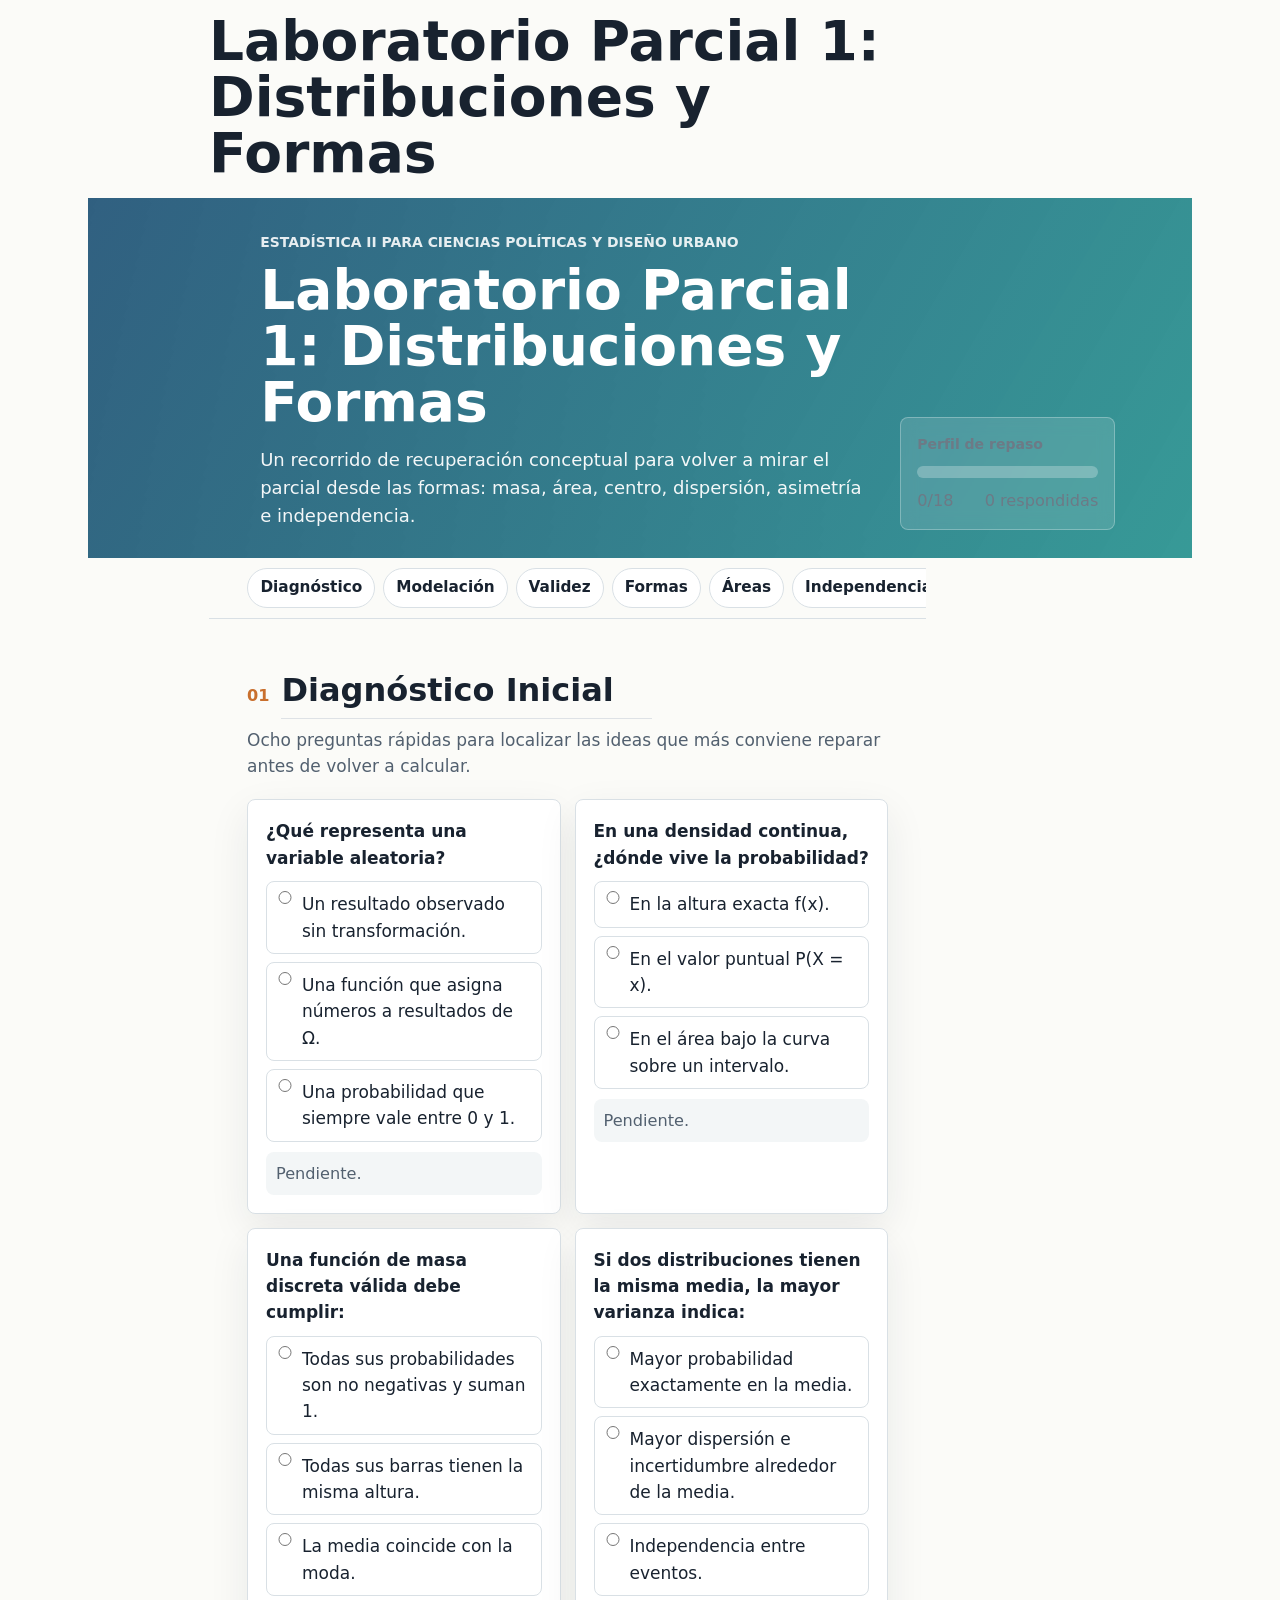
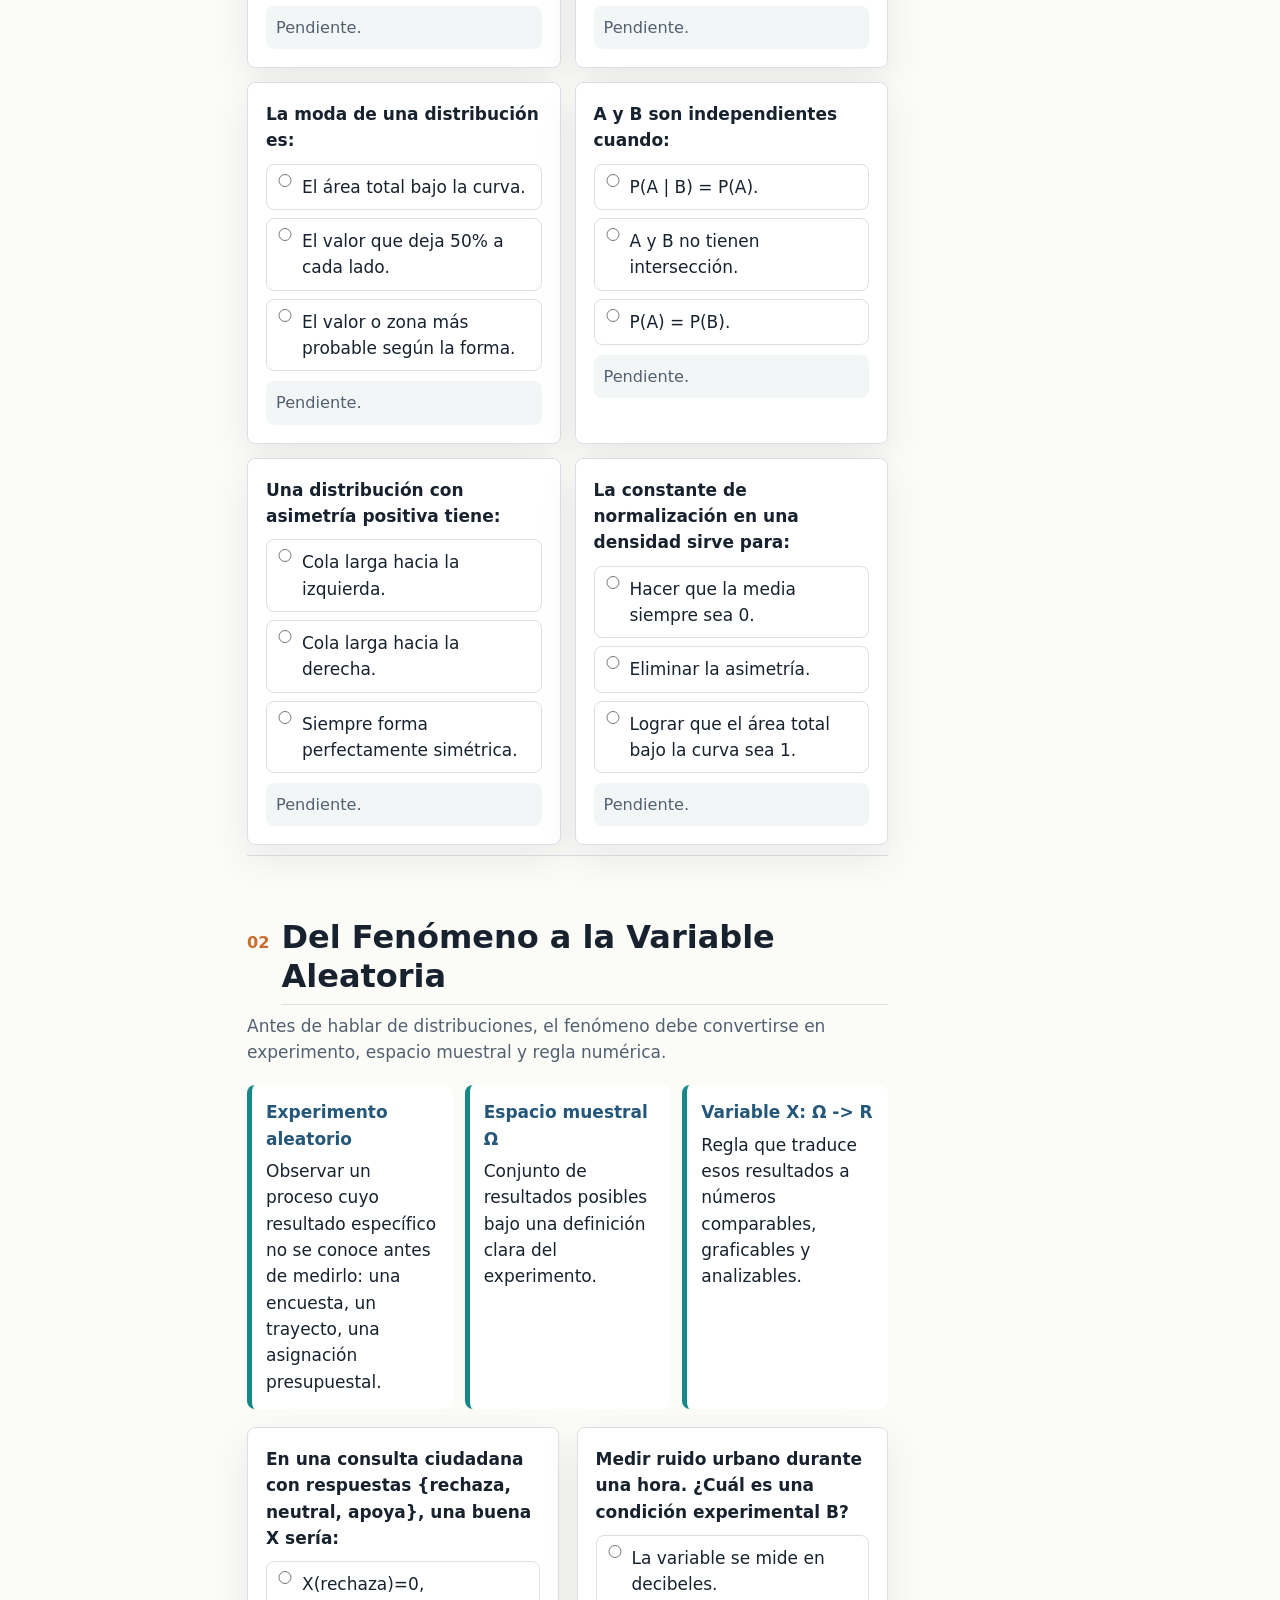
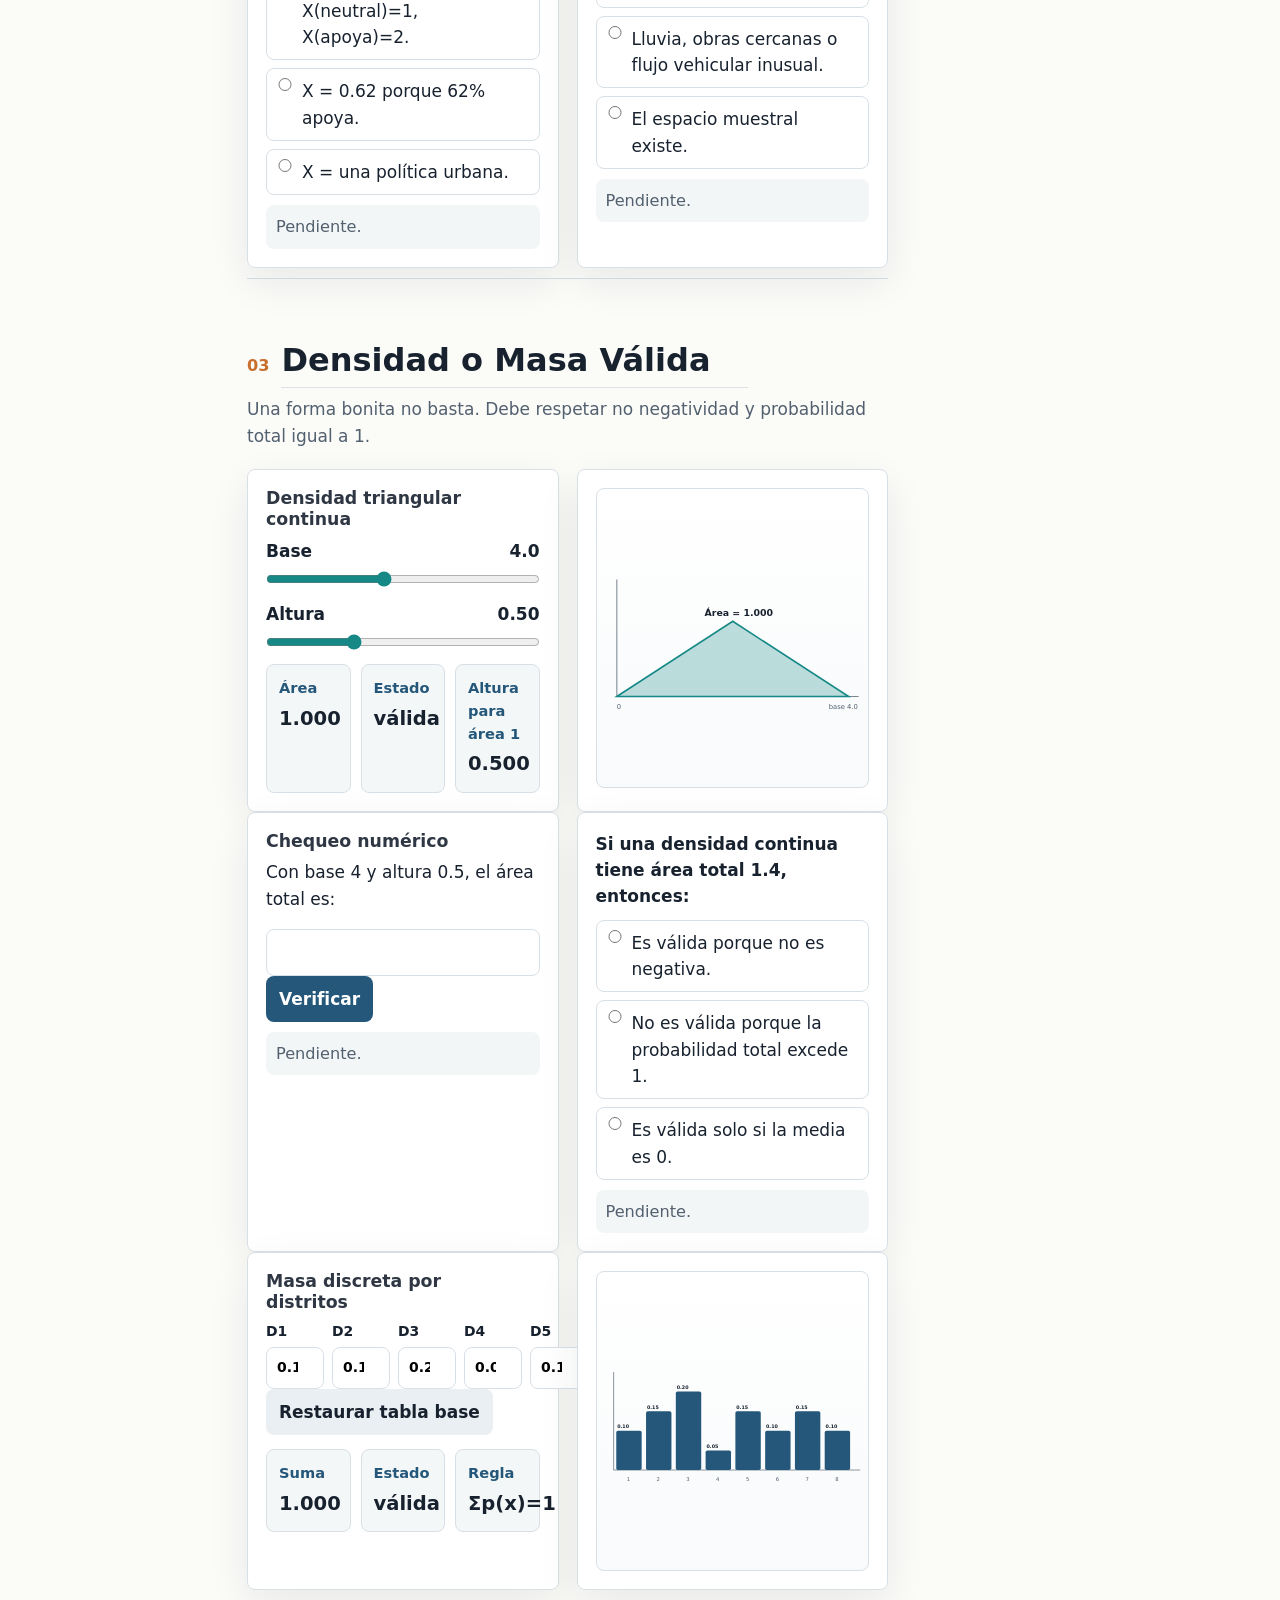
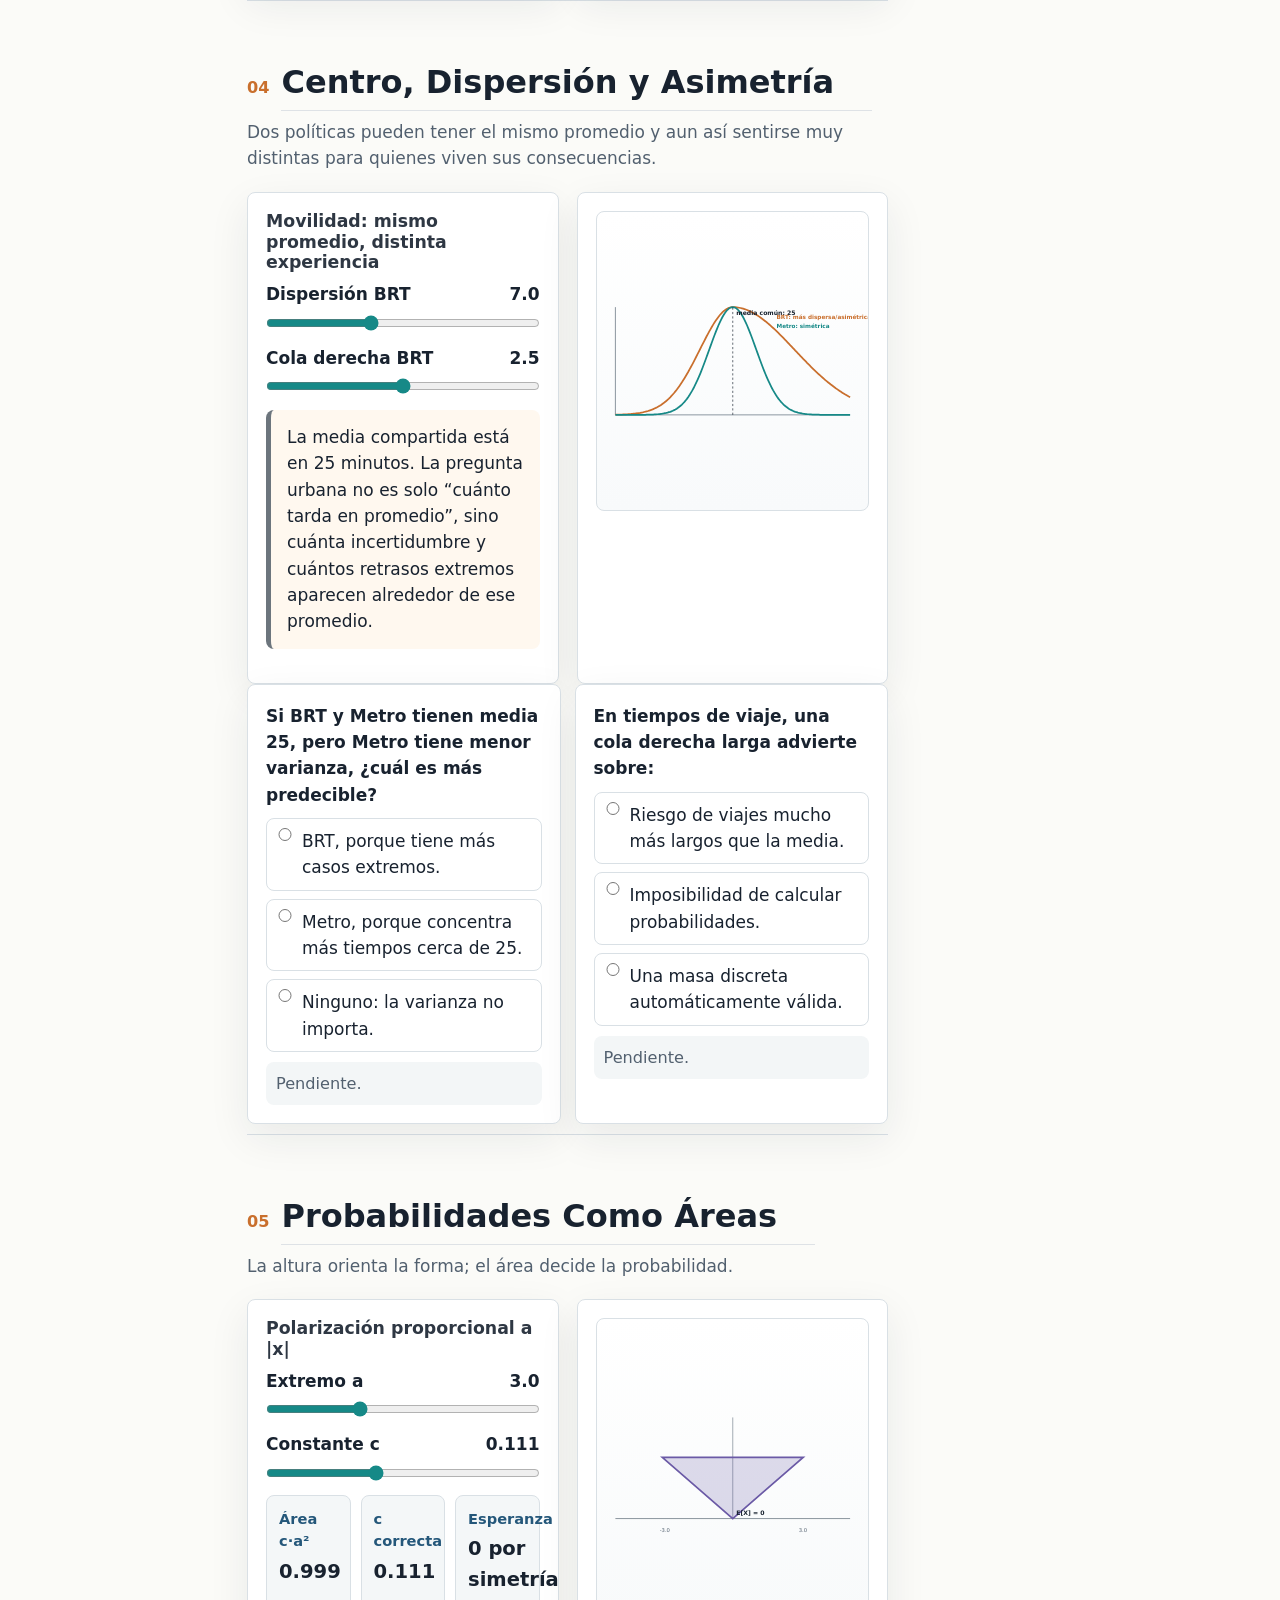
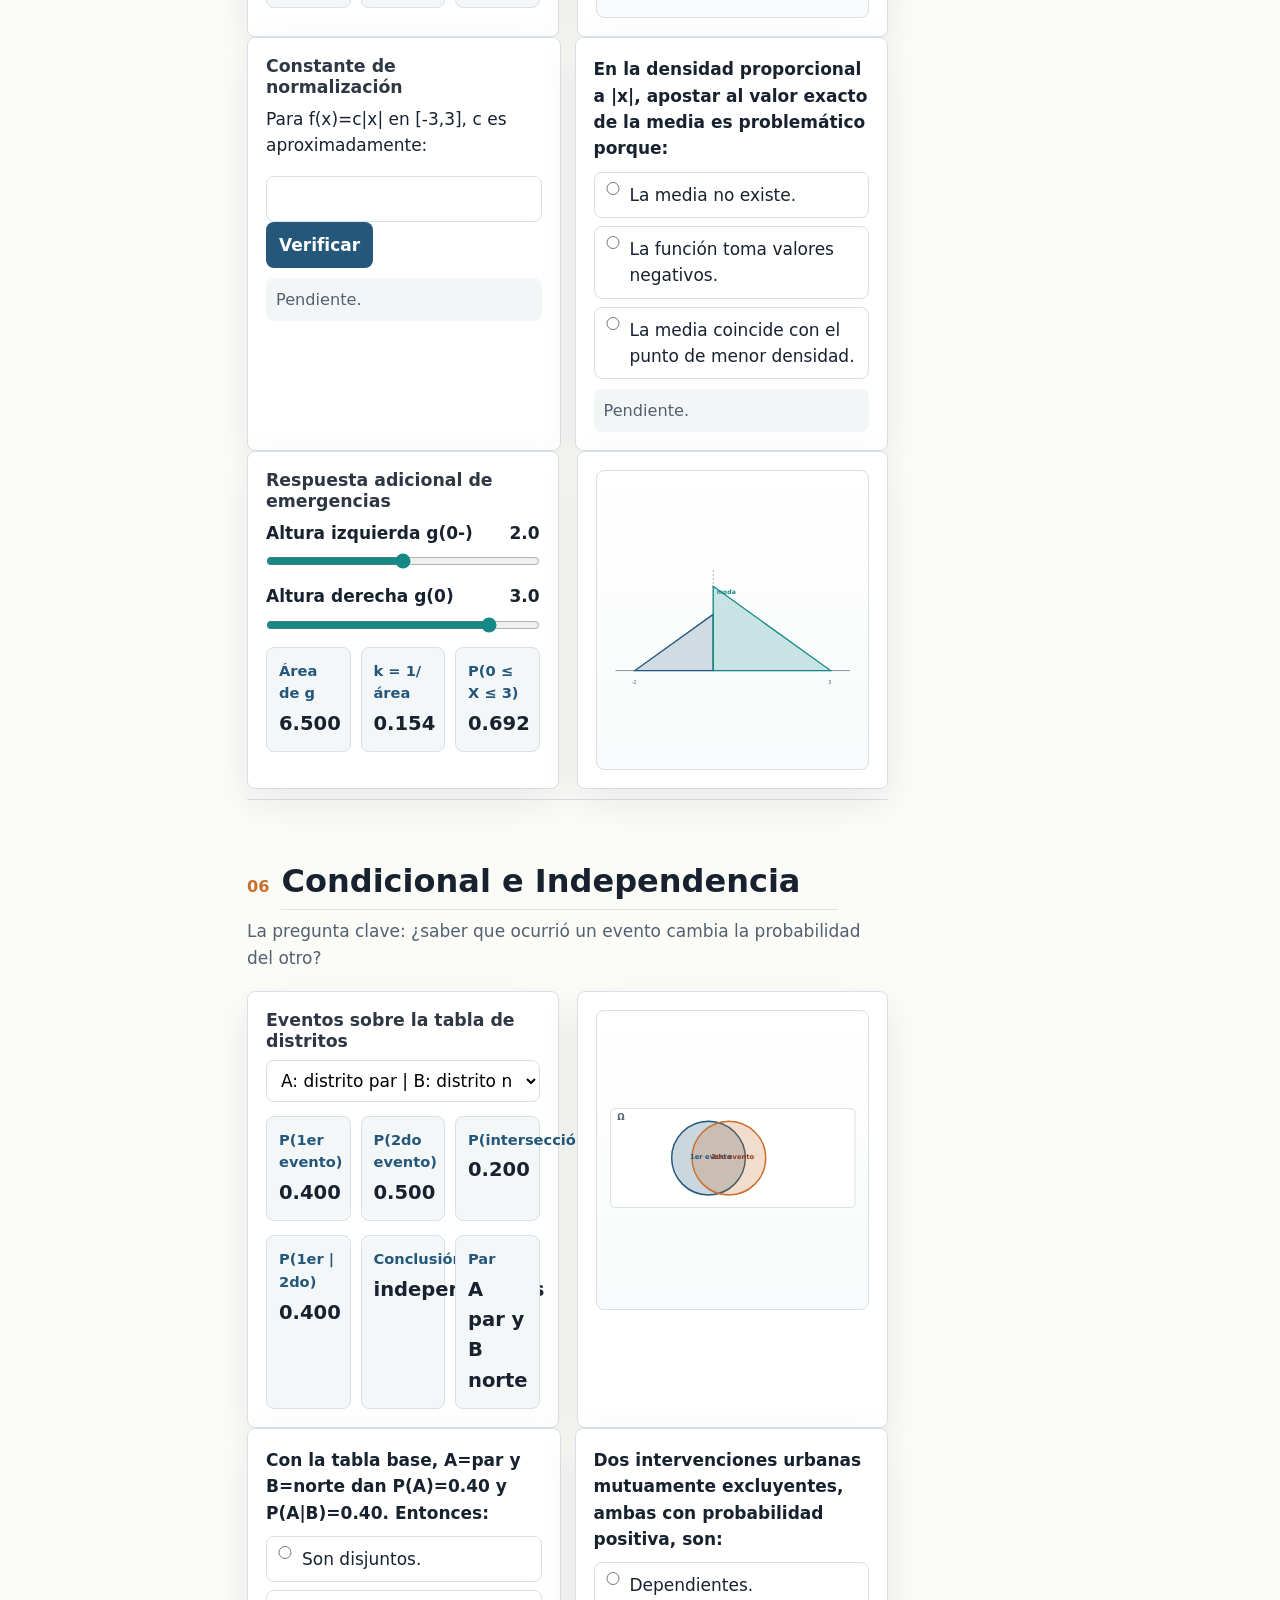
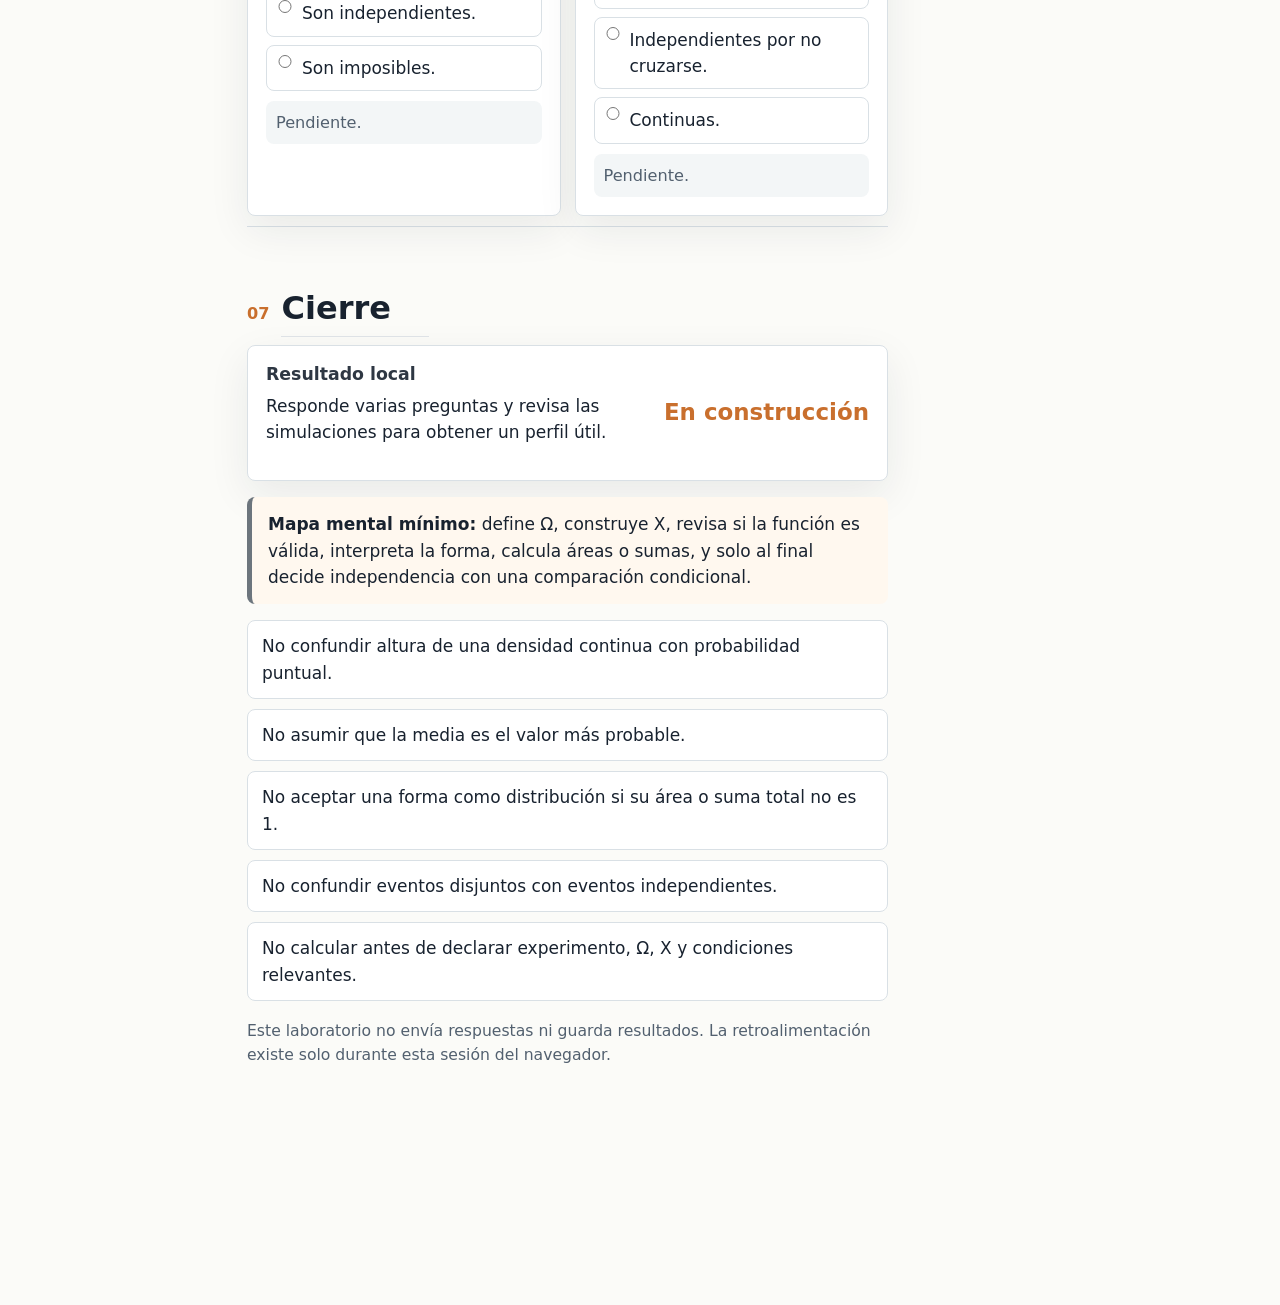
==== docs/index.html @ 86fc9bc8 "Add interactive reinforcement lab" ====
<!DOCTYPE html>
<html xmlns="http://www.w3.org/1999/xhtml" lang="es" xml:lang="es"><head>

<meta charset="utf-8">
<meta name="generator" content="quarto-1.10.18">

<meta name="viewport" content="width=device-width, initial-scale=1.0, user-scalable=yes">


<title>Laboratorio Parcial 1: Distribuciones y Formas – Laboratorio Parcial 1</title>
<style>
/* Default styles provided by pandoc.
** See https://pandoc.org/MANUAL.html#variables-for-html for config info.
*/
span.smallcaps{font-variant: small-caps;}
div.columns{display: flex; gap: 1.5em;}
div.column{flex: auto;}
@media screen {
div.columns{gap: min(4vw, 1.5em);}
div.column{overflow-x: auto;}
}
div.hanging-indent{margin-left: 1.5em; text-indent: -1.5em;}
ul.task-list{list-style: none;}
ul.task-list li input[type="checkbox"] {
  width: 0.8em;
  margin: 0 0.8em 0.2em -1em; /* quarto-specific, see https://github.com/quarto-dev/quarto-cli/issues/4556 */ 
  vertical-align: middle;
}
</style>


<script src="site_libs/quarto-nav/quarto-nav.js"></script>
<script src="site_libs/clipboard/clipboard.min.js"></script>
<script src="site_libs/quarto-html/quarto.js" type="module"></script>
<script src="site_libs/quarto-html/tabsets/tabsets.js" type="module"></script>
<script src="site_libs/quarto-html/popper.min.js"></script>
<script src="site_libs/quarto-html/tippy.umd.min.js"></script>
<script src="site_libs/quarto-html/anchor.min.js"></script>
<link href="site_libs/quarto-html/tippy.css" rel="stylesheet">
<link href="site_libs/quarto-html/quarto-syntax-highlighting-64a204ab8560d761af7679ceaba22944.css" rel="stylesheet" id="quarto-text-highlighting-styles">
<script src="site_libs/bootstrap/bootstrap.min.js"></script>
<link href="site_libs/bootstrap/bootstrap-icons.css" rel="stylesheet">
<link href="site_libs/bootstrap/bootstrap-172ba59bd5e0b52282274ba0c0cc16fc.min.css" rel="stylesheet" append-hash="true" id="quarto-bootstrap" data-mode="light">
<script id="quarto-search-options" type="application/json">{
  "language": {
    "search-no-results-text": "No se han encontrado resultados",
    "search-matching-documents-text": "documentos encontrados",
    "search-copy-link-title": "Copiar el enlace en la búsqueda",
    "search-hide-matches-text": "Ocultar resultados adicionales",
    "search-more-match-text": "resultado adicional en este documento",
    "search-more-matches-text": "resultados adicionales en este documento",
    "search-clear-button-title": "Borrar",
    "search-text-placeholder": "",
    "search-detached-cancel-button-title": "Cancelar",
    "search-submit-button-title": "Enviar",
    "search-label": "Buscar"
  }
}</script>


<link rel="stylesheet" href="styles.css">
</head>

<body class="quarto-light">

<div id="quarto-search-results"></div>
<!-- content -->
<div id="quarto-content" class="quarto-container page-columns page-rows-contents page-layout-article">
<!-- sidebar -->
<!-- margin-sidebar -->
    <div id="quarto-margin-sidebar" class="sidebar margin-sidebar zindex-bottom">
        
    </div>
<!-- main -->
<main class="content page-columns page-full" id="quarto-document-content">

<header id="title-block-header" class="quarto-title-block default">
<div class="quarto-title">
<h1 class="title">Laboratorio Parcial 1: Distribuciones y Formas</h1>
</div>



<div class="quarto-title-meta">

    
  
    
  </div>
  


</header>


<div class="lab-shell page-columns page-full">
  <header class="lab-header page-columns page-full">
    <div class="header-grid page-columns page-full">
      <div>
        <p class="eyebrow">Estadística II para Ciencias Políticas y Diseño Urbano</p>
        <h1>Laboratorio Parcial 1: Distribuciones y Formas</h1>
        <p class="lead">Un recorrido de recuperación conceptual para volver a mirar el parcial desde las formas: masa, área, centro, dispersión, asimetría e independencia.</p>
      </div>
      <aside class="status-panel" aria-label="Progreso de autoevaluación">
        <p class="status-title">Perfil de repaso</p>
        <div class="meter" aria-hidden="true"><div class="meter-fill" id="scoreFill"></div></div>
        <div class="score-line"><span id="scoreCount">0/0</span><span id="answeredCount">0 respondidas</span></div>
      </aside>
    </div>
  </header>

  <nav class="lab-nav" aria-label="Secciones del laboratorio">
    <a href="#diagnostico">Diagnóstico</a>
    <a href="#modelacion">Modelación</a>
    <a href="#validez">Validez</a>
    <a href="#formas">Formas</a>
    <a href="#areas">Áreas</a>
    <a href="#independencia">Independencia</a>
    <a href="#cierre">Cierre</a>
  </nav>

  <main>
    <section class="module" id="diagnostico">
      <div class="module-title"><span>01</span><h2 class="anchored">Diagnóstico Inicial</h2></div>
      <p class="module-intro">Ocho preguntas rápidas para localizar las ideas que más conviene reparar antes de volver a calcular.</p>
      <div class="quiz-grid">
        <article class="quiz-card" data-question="d1" data-answer="b" data-ok="Correcto: una variable aleatoria traduce resultados posibles a números." data-hint="Revisa la regla X: Ω -> R. No es solo una lista de resultados.">
          <p class="question">¿Qué representa una variable aleatoria?</p>
          <div class="options">
            <label class="option"><input type="radio" name="d1" value="a">Un resultado observado sin transformación.</label>
            <label class="option"><input type="radio" name="d1" value="b">Una función que asigna números a resultados de Ω.</label>
            <label class="option"><input type="radio" name="d1" value="c">Una probabilidad que siempre vale entre 0 y 1.</label>
          </div>
          <div class="feedback">Pendiente.</div>
        </article>

        <article class="quiz-card" data-question="d2" data-answer="c" data-ok="Bien: en una continua, la probabilidad está en el área de intervalos." data-hint="En variables continuas, la altura sola no es una probabilidad puntual.">
          <p class="question">En una densidad continua, ¿dónde vive la probabilidad?</p>
          <div class="options">
            <label class="option"><input type="radio" name="d2" value="a">En la altura exacta f(x).</label>
            <label class="option"><input type="radio" name="d2" value="b">En el valor puntual P(X = x).</label>
            <label class="option"><input type="radio" name="d2" value="c">En el área bajo la curva sobre un intervalo.</label>
          </div>
          <div class="feedback">Pendiente.</div>
        </article>

        <article class="quiz-card" data-question="d3" data-answer="a" data-ok="Exacto: una masa discreta válida suma 1 y no tiene probabilidades negativas." data-hint="Para una masa discreta se suman alturas; para una continua se integra área.">
          <p class="question">Una función de masa discreta válida debe cumplir:</p>
          <div class="options">
            <label class="option"><input type="radio" name="d3" value="a">Todas sus probabilidades son no negativas y suman 1.</label>
            <label class="option"><input type="radio" name="d3" value="b">Todas sus barras tienen la misma altura.</label>
            <label class="option"><input type="radio" name="d3" value="c">La media coincide con la moda.</label>
          </div>
          <div class="feedback">Pendiente.</div>
        </article>

        <article class="quiz-card" data-question="d4" data-answer="b" data-ok="Correcto: la varianza mide dispersión alrededor del centro." data-hint="La varianza no ubica el centro; mide cuánto se alejan los valores de él.">
          <p class="question">Si dos distribuciones tienen la misma media, la mayor varianza indica:</p>
          <div class="options">
            <label class="option"><input type="radio" name="d4" value="a">Mayor probabilidad exactamente en la media.</label>
            <label class="option"><input type="radio" name="d4" value="b">Mayor dispersión e incertidumbre alrededor de la media.</label>
            <label class="option"><input type="radio" name="d4" value="c">Independencia entre eventos.</label>
          </div>
          <div class="feedback">Pendiente.</div>
        </article>

        <article class="quiz-card" data-question="d5" data-answer="c" data-ok="Bien visto: la moda está donde la densidad o masa alcanza su máximo." data-hint="La moda no tiene que coincidir con el promedio, especialmente en formas asimétricas.">
          <p class="question">La moda de una distribución es:</p>
          <div class="options">
            <label class="option"><input type="radio" name="d5" value="a">El área total bajo la curva.</label>
            <label class="option"><input type="radio" name="d5" value="b">El valor que deja 50% a cada lado.</label>
            <label class="option"><input type="radio" name="d5" value="c">El valor o zona más probable según la forma.</label>
          </div>
          <div class="feedback">Pendiente.</div>
        </article>

        <article class="quiz-card" data-question="d6" data-answer="a" data-ok="Correcto: independencia significa que saber B no cambia la probabilidad de A." data-hint="No confundas independencia con que los eventos no se crucen.">
          <p class="question">A y B son independientes cuando:</p>
          <div class="options">
            <label class="option"><input type="radio" name="d6" value="a">P(A | B) = P(A).</label>
            <label class="option"><input type="radio" name="d6" value="b">A y B no tienen intersección.</label>
            <label class="option"><input type="radio" name="d6" value="c">P(A) = P(B).</label>
          </div>
          <div class="feedback">Pendiente.</div>
        </article>

        <article class="quiz-card" data-question="d7" data-answer="b" data-ok="Sí: la asimetría positiva alarga la cola hacia valores altos." data-hint="Mira hacia dónde se extiende la cola, no dónde está la mayor altura.">
          <p class="question">Una distribución con asimetría positiva tiene:</p>
          <div class="options">
            <label class="option"><input type="radio" name="d7" value="a">Cola larga hacia la izquierda.</label>
            <label class="option"><input type="radio" name="d7" value="b">Cola larga hacia la derecha.</label>
            <label class="option"><input type="radio" name="d7" value="c">Siempre forma perfectamente simétrica.</label>
          </div>
          <div class="feedback">Pendiente.</div>
        </article>

        <article class="quiz-card" data-question="d8" data-answer="c" data-ok="Correcto: normalizar es ajustar una forma para que su área total sea 1." data-hint="La constante no cambia el soporte; cambia la escala vertical de la función.">
          <p class="question">La constante de normalización en una densidad sirve para:</p>
          <div class="options">
            <label class="option"><input type="radio" name="d8" value="a">Hacer que la media siempre sea 0.</label>
            <label class="option"><input type="radio" name="d8" value="b">Eliminar la asimetría.</label>
            <label class="option"><input type="radio" name="d8" value="c">Lograr que el área total bajo la curva sea 1.</label>
          </div>
          <div class="feedback">Pendiente.</div>
        </article>
      </div>
    </section>

    <section class="module" id="modelacion">
      <div class="module-title"><span>02</span><h2 class="anchored">Del Fenómeno a la Variable Aleatoria</h2></div>
      <p class="module-intro">Antes de hablar de distribuciones, el fenómeno debe convertirse en experimento, espacio muestral y regla numérica.</p>
      <div class="concept-strip">
        <div class="concept"><strong>Experimento aleatorio</strong>Observar un proceso cuyo resultado específico no se conoce antes de medirlo: una encuesta, un trayecto, una asignación presupuestal.</div>
        <div class="concept"><strong>Espacio muestral Ω</strong>Conjunto de resultados posibles bajo una definición clara del experimento.</div>
        <div class="concept"><strong>Variable X: Ω -&gt; R</strong>Regla que traduce esos resultados a números comparables, graficables y analizables.</div>
      </div>
      <div class="grid">
        <article class="quiz-card" data-question="m1" data-answer="a" data-ok="Bien: el resultado cualitativo se traduce a una escala numérica." data-hint="Piensa en cuál opción define una regla de asignación para cada resultado posible.">
          <p class="question">En una consulta ciudadana con respuestas {rechaza, neutral, apoya}, una buena X sería:</p>
          <div class="options">
            <label class="option"><input type="radio" name="m1" value="a">X(rechaza)=0, X(neutral)=1, X(apoya)=2.</label>
            <label class="option"><input type="radio" name="m1" value="b">X = 0.62 porque 62% apoya.</label>
            <label class="option"><input type="radio" name="m1" value="c">X = una política urbana.</label>
          </div>
          <div class="feedback">Pendiente.</div>
        </article>
        <article class="quiz-card" data-question="m2" data-answer="b" data-ok="Correcto: el clima puede afectar la variabilidad, pero no define el experimento." data-hint="Separa lo estructural de lo contextual: una condición B influye sin ser la regla del experimento.">
          <p class="question">Medir ruido urbano durante una hora. ¿Cuál es una condición experimental B?</p>
          <div class="options">
            <label class="option"><input type="radio" name="m2" value="a">La variable se mide en decibeles.</label>
            <label class="option"><input type="radio" name="m2" value="b">Lluvia, obras cercanas o flujo vehicular inusual.</label>
            <label class="option"><input type="radio" name="m2" value="c">El espacio muestral existe.</label>
          </div>
          <div class="feedback">Pendiente.</div>
        </article>
      </div>
    </section>

    <section class="module" id="validez">
      <div class="module-title"><span>03</span><h2 class="anchored">Densidad o Masa Válida</h2></div>
      <p class="module-intro">Una forma bonita no basta. Debe respetar no negatividad y probabilidad total igual a 1.</p>
      <div class="grid">
        <article class="panel">
          <h3 class="anchored">Densidad triangular continua</h3>
          <div class="controls">
            <div class="control-row">
              <label for="triBase">Base <span id="triBaseValue">4.0</span></label>
              <input id="triBase" type="range" min="1" max="8" step="0.1" value="4">
            </div>
            <div class="control-row">
              <label for="triHeight">Altura <span id="triHeightValue">0.50</span></label>
              <input id="triHeight" type="range" min="0.05" max="1.5" step="0.01" value="0.5">
            </div>
          </div>
          <div class="metric-row">
            <div class="metric"><b>Área</b><span id="triArea">1.000</span></div>
            <div class="metric"><b>Estado</b><span id="triValidity">válida</span></div>
            <div class="metric"><b>Altura para área 1</b><span id="triFix">0.500</span></div>
          </div>
        </article>
        <article class="panel">
          <svg class="chart" id="triangleChart" role="img" aria-label="Triángulo de densidad con área calculada"></svg>
        </article>
      </div>
      <div class="grid">
        <article class="panel" data-question="v1" data-numeric-answer="1" data-tolerance="0.001" data-ok="Correcto: base por altura dividido entre dos da 1." data-hint="Usa área = base × altura / 2. Con base 4 y altura 0.5, revisa la multiplicación antes de dividir.">
          <h3 class="anchored">Chequeo numérico</h3>
          <p>Con base 4 y altura 0.5, el área total es:</p>
          <input type="number" step="0.001" aria-label="Área de triángulo">
          <button type="button">Verificar</button>
          <div class="feedback">Pendiente.</div>
        </article>
        <article class="quiz-card" data-question="v2" data-answer="b" data-ok="Exacto: si el área total es 1.4, hay demasiada probabilidad asignada." data-hint="La probabilidad total de todo Ω debe ser exactamente 1.">
          <p class="question">Si una densidad continua tiene área total 1.4, entonces:</p>
          <div class="options">
            <label class="option"><input type="radio" name="v2" value="a">Es válida porque no es negativa.</label>
            <label class="option"><input type="radio" name="v2" value="b">No es válida porque la probabilidad total excede 1.</label>
            <label class="option"><input type="radio" name="v2" value="c">Es válida solo si la media es 0.</label>
          </div>
          <div class="feedback">Pendiente.</div>
        </article>
      </div>

      <div class="grid">
        <article class="panel">
          <h3 class="anchored">Masa discreta por distritos</h3>
          <div class="bars-grid" aria-label="Probabilidades por distrito">
            <label class="bar-control">D1 <input class="prob-input" type="number" min="0" max="1" step="0.01" value="0.10"></label>
            <label class="bar-control">D2 <input class="prob-input" type="number" min="0" max="1" step="0.01" value="0.15"></label>
            <label class="bar-control">D3 <input class="prob-input" type="number" min="0" max="1" step="0.01" value="0.20"></label>
            <label class="bar-control">D4 <input class="prob-input" type="number" min="0" max="1" step="0.01" value="0.05"></label>
            <label class="bar-control">D5 <input class="prob-input" type="number" min="0" max="1" step="0.01" value="0.15"></label>
            <label class="bar-control">D6 <input class="prob-input" type="number" min="0" max="1" step="0.01" value="0.10"></label>
            <label class="bar-control">D7 <input class="prob-input" type="number" min="0" max="1" step="0.01" value="0.15"></label>
            <label class="bar-control">D8 <input class="prob-input" type="number" min="0" max="1" step="0.01" value="0.10"></label>
          </div>
          <button class="secondary" id="resetMass" type="button">Restaurar tabla base</button>
          <div class="metric-row">
            <div class="metric"><b>Suma</b><span id="massTotal">1.000</span></div>
            <div class="metric"><b>Estado</b><span id="massValidity">válida</span></div>
            <div class="metric"><b>Regla</b><span>Σp(x)=1</span></div>
          </div>
        </article>
        <article class="panel">
          <svg class="chart" id="barChart" role="img" aria-label="Barras de probabilidad discreta"></svg>
        </article>
      </div>
    </section>

    <section class="module" id="formas">
      <div class="module-title"><span>04</span><h2 class="anchored">Centro, Dispersión y Asimetría</h2></div>
      <p class="module-intro">Dos políticas pueden tener el mismo promedio y aun así sentirse muy distintas para quienes viven sus consecuencias.</p>
      <div class="grid">
        <article class="panel">
          <h3 class="anchored">Movilidad: mismo promedio, distinta experiencia</h3>
          <div class="controls">
            <div class="control-row">
              <label for="spread">Dispersión BRT <span id="spreadValue">7.0</span></label>
              <input id="spread" type="range" min="4" max="12" step="0.5" value="7">
            </div>
            <div class="control-row">
              <label for="skew">Cola derecha BRT <span id="skewValue">2.5</span></label>
              <input id="skew" type="range" min="0" max="5" step="0.5" value="2.5">
            </div>
          </div>
          <div class="callout">La media compartida está en 25 minutos. La pregunta urbana no es solo “cuánto tarda en promedio”, sino cuánta incertidumbre y cuántos retrasos extremos aparecen alrededor de ese promedio.</div>
        </article>
        <article class="panel">
          <svg class="chart" id="shapeChart" role="img" aria-label="Comparador de formas con la misma media"></svg>
        </article>
      </div>
      <div class="quiz-grid">
        <article class="quiz-card" data-question="f1" data-answer="b" data-ok="Correcto: menor varianza implica tiempos más predecibles alrededor del promedio." data-hint="La predictibilidad se relaciona con menor dispersión, no solo con menor media.">
          <p class="question">Si BRT y Metro tienen media 25, pero Metro tiene menor varianza, ¿cuál es más predecible?</p>
          <div class="options">
            <label class="option"><input type="radio" name="f1" value="a">BRT, porque tiene más casos extremos.</label>
            <label class="option"><input type="radio" name="f1" value="b">Metro, porque concentra más tiempos cerca de 25.</label>
            <label class="option"><input type="radio" name="f1" value="c">Ninguno: la varianza no importa.</label>
          </div>
          <div class="feedback">Pendiente.</div>
        </article>
        <article class="quiz-card" data-question="f2" data-answer="a" data-ok="Bien: una cola derecha sugiere retrasos inusualmente altos." data-hint="Asimetría positiva equivale a cola hacia valores grandes.">
          <p class="question">En tiempos de viaje, una cola derecha larga advierte sobre:</p>
          <div class="options">
            <label class="option"><input type="radio" name="f2" value="a">Riesgo de viajes mucho más largos que la media.</label>
            <label class="option"><input type="radio" name="f2" value="b">Imposibilidad de calcular probabilidades.</label>
            <label class="option"><input type="radio" name="f2" value="c">Una masa discreta automáticamente válida.</label>
          </div>
          <div class="feedback">Pendiente.</div>
        </article>
      </div>
    </section>

    <section class="module" id="areas">
      <div class="module-title"><span>05</span><h2 class="anchored">Probabilidades Como Áreas</h2></div>
      <p class="module-intro">La altura orienta la forma; el área decide la probabilidad.</p>
      <div class="grid">
        <article class="panel">
          <h3 class="anchored">Polarización proporcional a |x|</h3>
          <div class="controls">
            <div class="control-row">
              <label for="vLimit">Extremo a <span id="vLimitValue">3.0</span></label>
              <input id="vLimit" type="range" min="2" max="5" step="0.1" value="3">
            </div>
            <div class="control-row">
              <label for="vConstant">Constante c <span id="vConstantValue">0.111</span></label>
              <input id="vConstant" type="range" min="0.02" max="0.25" step="0.001" value="0.111">
            </div>
          </div>
          <div class="metric-row">
            <div class="metric"><b>Área c·a²</b><span id="vArea">1.000</span></div>
            <div class="metric"><b>c correcta</b><span id="vCorrectC">0.111</span></div>
            <div class="metric"><b>Esperanza</b><span id="vMean">0</span></div>
          </div>
        </article>
        <article class="panel">
          <svg class="chart" id="vChart" role="img" aria-label="Densidad proporcional a valor absoluto"></svg>
        </article>
      </div>
      <div class="quiz-grid">
        <article class="panel" data-question="a1" data-numeric-answer="0.111" data-tolerance="0.002" data-ok="Correcto: para [-3,3], el área de |x| es 9, así que c = 1/9." data-hint="Integra |x| en [-a,a]: el área total es a². Con a=3, despeja c·9=1.">
          <h3 class="anchored">Constante de normalización</h3>
          <p>Para f(x)=c|x| en [-3,3], c es aproximadamente:</p>
          <input type="number" step="0.001" aria-label="Constante c">
          <button type="button">Verificar</button>
          <div class="feedback">Pendiente.</div>
        </article>
        <article class="quiz-card" data-question="a2" data-answer="c" data-ok="Exacto: la media está en el centro por simetría, pero la densidad allí es mínima." data-hint="Distingue centro de masa y punto de mayor altura. En |x| el centro es el valle.">
          <p class="question">En la densidad proporcional a |x|, apostar al valor exacto de la media es problemático porque:</p>
          <div class="options">
            <label class="option"><input type="radio" name="a2" value="a">La media no existe.</label>
            <label class="option"><input type="radio" name="a2" value="b">La función toma valores negativos.</label>
            <label class="option"><input type="radio" name="a2" value="c">La media coincide con el punto de menor densidad.</label>
          </div>
          <div class="feedback">Pendiente.</div>
        </article>
      </div>

      <div class="grid">
        <article class="panel">
          <h3 class="anchored">Respuesta adicional de emergencias</h3>
          <div class="controls">
            <div class="control-row">
              <label for="leftHeight">Altura izquierda g(0-) <span id="leftHeightValue">2.0</span></label>
              <input id="leftHeight" type="range" min="0.5" max="3.5" step="0.1" value="2">
            </div>
            <div class="control-row">
              <label for="rightHeight">Altura derecha g(0) <span id="rightHeightValue">3.0</span></label>
              <input id="rightHeight" type="range" min="0.5" max="3.5" step="0.1" value="3">
            </div>
          </div>
          <div class="metric-row">
            <div class="metric"><b>Área de g</b><span id="rawArea">6.500</span></div>
            <div class="metric"><b>k = 1/área</b><span id="kValue">0.154</span></div>
            <div class="metric"><b>P(0 ≤ X ≤ 3)</b><span id="rightProb">0.692</span></div>
          </div>
        </article>
        <article class="panel">
          <svg class="chart" id="pieceChart" role="img" aria-label="Densidad triangular por tramos"></svg>
        </article>
      </div>
    </section>

    <section class="module" id="independencia">
      <div class="module-title"><span>06</span><h2 class="anchored">Condicional e Independencia</h2></div>
      <p class="module-intro">La pregunta clave: ¿saber que ocurrió un evento cambia la probabilidad del otro?</p>
      <div class="grid">
        <article class="panel">
          <h3 class="anchored">Eventos sobre la tabla de distritos</h3>
          <select id="eventPair" aria-label="Par de eventos">
            <option value="AB">A: distrito par | B: distrito norte</option>
            <option value="AC">A: distrito par | C: distrito prioritario</option>
            <option value="DE">D: distritos 1 a 4 | E: distritos 1 o 2</option>
          </select>
          <div class="metric-row">
            <div class="metric"><b>P(1er evento)</b><span id="pFirst">0.400</span></div>
            <div class="metric"><b>P(2do evento)</b><span id="pSecond">0.500</span></div>
            <div class="metric"><b>P(intersección)</b><span id="pIntersection">0.200</span></div>
          </div>
          <div class="metric-row">
            <div class="metric"><b>P(1er | 2do)</b><span id="pConditional">0.400</span></div>
            <div class="metric"><b>Conclusión</b><span id="independenceResult">independientes</span></div>
            <div class="metric"><b>Par</b><span id="eventPairLabel">A par y B norte</span></div>
          </div>
        </article>
        <article class="panel">
          <svg class="chart" id="vennChart" role="img" aria-label="Diagrama esquemático de eventos en omega"></svg>
        </article>
      </div>
      <div class="quiz-grid">
        <article class="quiz-card" data-question="i1" data-answer="b" data-ok="Correcto: si P(A|B)=P(A), saber B no modifica la probabilidad de A." data-hint="Compara la probabilidad condicional con la marginal del primer evento.">
          <p class="question">Con la tabla base, A=par y B=norte dan P(A)=0.40 y P(A|B)=0.40. Entonces:</p>
          <div class="options">
            <label class="option"><input type="radio" name="i1" value="a">Son disjuntos.</label>
            <label class="option"><input type="radio" name="i1" value="b">Son independientes.</label>
            <label class="option"><input type="radio" name="i1" value="c">Son imposibles.</label>
          </div>
          <div class="feedback">Pendiente.</div>
        </article>
        <article class="quiz-card" data-question="i2" data-answer="a" data-ok="Exacto: disyunción con probabilidades positivas produce dependencia, no independencia." data-hint="Si dos eventos positivos no se cruzan, saber que ocurrió uno hace imposible el otro.">
          <p class="question">Dos intervenciones urbanas mutuamente excluyentes, ambas con probabilidad positiva, son:</p>
          <div class="options">
            <label class="option"><input type="radio" name="i2" value="a">Dependientes.</label>
            <label class="option"><input type="radio" name="i2" value="b">Independientes por no cruzarse.</label>
            <label class="option"><input type="radio" name="i2" value="c">Continuas.</label>
          </div>
          <div class="feedback">Pendiente.</div>
        </article>
      </div>
    </section>

    <section class="module" id="cierre">
      <div class="module-title"><span>07</span><h2 class="anchored">Cierre</h2></div>
      <div class="profile-box">
        <div>
          <h3 class="anchored">Resultado local</h3>
          <p id="profileText">Responde varias preguntas y revisa las simulaciones para obtener un perfil útil.</p>
        </div>
        <div class="profile-label" id="profileLabel">En construcción</div>
      </div>
      <div class="callout"><strong>Mapa mental mínimo:</strong> define Ω, construye X, revisa si la función es válida, interpreta la forma, calcula áreas o sumas, y solo al final decide independencia con una comparación condicional.</div>
      <ul class="checklist">
        <li>No confundir altura de una densidad continua con probabilidad puntual.</li>
        <li>No asumir que la media es el valor más probable.</li>
        <li>No aceptar una forma como distribución si su área o suma total no es 1.</li>
        <li>No confundir eventos disjuntos con eventos independientes.</li>
        <li>No calcular antes de declarar experimento, Ω, X y condiciones relevantes.</li>
      </ul>
      <p class="footer-note">Este laboratorio no envía respuestas ni guarda resultados. La retroalimentación existe solo durante esta sesión del navegador.</p>
    </section>
  </main>
</div>



</main> <!-- /main -->
<script id="quarto-html-after-body" type="application/javascript">
  window.document.addEventListener("DOMContentLoaded", function (event) {
    const icon = "";
    const anchorJS = new window.AnchorJS();
    anchorJS.options = {
      placement: 'right',
      icon: icon
    };
    anchorJS.add('.anchored');
    const isCodeAnnotation = (el) => {
      for (const clz of el.classList) {
        if (clz.startsWith('code-annotation-')) {                     
          return true;
        }
      }
      return false;
    }
    const onCopySuccess = function(e) {
      // button target
      const button = e.trigger;
      // don't keep focus
      button.blur();
      // flash "checked"
      button.classList.add('code-copy-button-checked');
      var currentTitle = button.getAttribute("title");
      button.setAttribute("title", "Copiado");
      let tooltip;
      if (window.bootstrap) {
        button.setAttribute("data-bs-toggle", "tooltip");
        button.setAttribute("data-bs-placement", "left");
        button.setAttribute("data-bs-title", "Copiado");
        tooltip = new bootstrap.Tooltip(button, 
          { trigger: "manual", 
            customClass: "code-copy-button-tooltip",
            offset: [0, -8]});
        tooltip.show();    
      }
      setTimeout(function() {
        if (tooltip) {
          tooltip.hide();
          button.removeAttribute("data-bs-title");
          button.removeAttribute("data-bs-toggle");
          button.removeAttribute("data-bs-placement");
        }
        button.setAttribute("title", currentTitle);
        button.classList.remove('code-copy-button-checked');
      }, 1000);
      // clear code selection
      e.clearSelection();
    }
    const getTextToCopy = function(trigger) {
      const outerScaffold = trigger.parentElement.cloneNode(true);
      const codeEl = outerScaffold.querySelector('code');
      for (const childEl of codeEl.children) {
        if (isCodeAnnotation(childEl)) {
          childEl.remove();
        }
      }
      return codeEl.innerText;
    }
    const clipboard = new window.ClipboardJS('.code-copy-button:not([data-in-quarto-modal])', {
      text: getTextToCopy
    });
    clipboard.on('success', onCopySuccess);
    if (window.document.getElementById('quarto-embedded-source-code-modal')) {
      const clipboardModal = new window.ClipboardJS('.code-copy-button[data-in-quarto-modal]', {
        text: getTextToCopy,
        container: window.document.getElementById('quarto-embedded-source-code-modal')
      });
      clipboardModal.on('success', onCopySuccess);
    }
      var localhostRegex = new RegExp(/^(?:http|https):\/\/localhost\:?[0-9]*\//);
      var mailtoRegex = new RegExp(/^mailto:/);
        var filterRegex = new RegExp('/' + window.location.host + '/');
      var isInternal = (href) => {
          return filterRegex.test(href) || localhostRegex.test(href) || mailtoRegex.test(href);
      }
      // Inspect non-navigation links and adorn them if external
     var links = window.document.querySelectorAll('a[href]:not(.nav-link):not(.navbar-brand):not(.toc-action):not(.sidebar-link):not(.sidebar-item-toggle):not(.pagination-link):not(.no-external):not([aria-hidden]):not(.dropdown-item):not(.quarto-navigation-tool):not(.about-link)');
      for (var i=0; i<links.length; i++) {
        const link = links[i];
        if (!isInternal(link.href)) {
          // undo the damage that might have been done by quarto-nav.js in the case of
          // links that we want to consider external
          if (link.dataset.originalHref !== undefined) {
            link.href = link.dataset.originalHref;
          }
        }
      }
    function tippyHover(el, contentFn, onTriggerFn, onUntriggerFn) {
      const config = {
        allowHTML: true,
        maxWidth: 500,
        delay: 100,
        arrow: false,
        appendTo: function(el) {
            return el.parentElement;
        },
        interactive: true,
        interactiveBorder: 10,
        theme: 'quarto',
        placement: 'bottom-start',
      };
      if (contentFn) {
        config.content = contentFn;
      }
      if (onTriggerFn) {
        config.onTrigger = onTriggerFn;
      }
      if (onUntriggerFn) {
        config.onUntrigger = onUntriggerFn;
      }
      window.tippy(el, config); 
    }
    const noterefs = window.document.querySelectorAll('a[role="doc-noteref"]');
    for (var i=0; i<noterefs.length; i++) {
      const ref = noterefs[i];
      tippyHover(ref, function() {
        // use id or data attribute instead here
        let href = ref.getAttribute('data-footnote-href') || ref.getAttribute('href');
        try { href = new URL(href).hash; } catch {}
        const id = href.replace(/^#\/?/, "");
        const note = window.document.getElementById(id);
        if (note) {
          return note.innerHTML;
        } else {
          return "";
        }
      });
    }
    const xrefs = window.document.querySelectorAll('a.quarto-xref');
    const processXRef = (id, note) => {
      // Strip column container classes
      const stripColumnClz = (el) => {
        el.classList.remove("page-full", "page-columns");
        if (el.children) {
          for (const child of el.children) {
            stripColumnClz(child);
          }
        }
      }
      stripColumnClz(note)
      if (id === null || id.startsWith('sec-')) {
        // Special case sections, only their first couple elements
        const container = document.createElement("div");
        if (note.children && note.children.length > 2) {
          container.appendChild(note.children[0].cloneNode(true));
          for (let i = 1; i < note.children.length; i++) {
            const child = note.children[i];
            if (child.tagName === "P" && child.innerText === "") {
              continue;
            } else {
              container.appendChild(child.cloneNode(true));
              break;
            }
          }
          if (window.Quarto?.typesetMath) {
            window.Quarto.typesetMath(container);
          }
          return container.innerHTML
        } else {
          if (window.Quarto?.typesetMath) {
            window.Quarto.typesetMath(note);
          }
          return note.innerHTML;
        }
      } else {
        // Remove any anchor links if they are present
        const anchorLink = note.querySelector('a.anchorjs-link');
        if (anchorLink) {
          anchorLink.remove();
        }
        if (window.Quarto?.typesetMath) {
          window.Quarto.typesetMath(note);
        }
        if (note.classList.contains("callout")) {
          return note.outerHTML;
        } else {
          return note.innerHTML;
        }
      }
    }
    for (var i=0; i<xrefs.length; i++) {
      const xref = xrefs[i];
      tippyHover(xref, undefined, function(instance) {
        instance.disable();
        let url = xref.getAttribute('href');
        let hash = undefined; 
        if (url.startsWith('#')) {
          hash = url;
        } else {
          try { hash = new URL(url).hash; } catch {}
        }
        if (hash) {
          const id = hash.replace(/^#\/?/, "");
          const note = window.document.getElementById(id);
          if (note !== null) {
            try {
              const html = processXRef(id, note.cloneNode(true));
              instance.setContent(html);
            } finally {
              instance.enable();
              instance.show();
            }
          } else {
            // See if we can fetch this
            fetch(url.split('#')[0])
            .then(res => res.text())
            .then(html => {
              const parser = new DOMParser();
              const htmlDoc = parser.parseFromString(html, "text/html");
              const note = htmlDoc.getElementById(id);
              if (note !== null) {
                const html = processXRef(id, note);
                instance.setContent(html);
              } 
            }).finally(() => {
              instance.enable();
              instance.show();
            });
          }
        } else {
          // See if we can fetch a full url (with no hash to target)
          // This is a special case and we should probably do some content thinning / targeting
          fetch(url)
          .then(res => res.text())
          .then(html => {
            const parser = new DOMParser();
            const htmlDoc = parser.parseFromString(html, "text/html");
            const note = htmlDoc.querySelector('main.content');
            if (note !== null) {
              // This should only happen for chapter cross references
              // (since there is no id in the URL)
              // remove the first header
              if (note.children.length > 0 && note.children[0].tagName === "HEADER") {
                note.children[0].remove();
              }
              const html = processXRef(null, note);
              instance.setContent(html);
            } 
          }).finally(() => {
            instance.enable();
            instance.show();
          });
        }
      }, function(instance) {
      });
    }
        let selectedAnnoteEl;
        const selectorForAnnotation = ( cell, annotation) => {
          let cellAttr = 'data-code-cell="' + cell + '"';
          let lineAttr = 'data-code-annotation="' +  annotation + '"';
          const selector = 'span[' + cellAttr + '][' + lineAttr + ']';
          return selector;
        }
        const selectCodeLines = (annoteEl) => {
          const doc = window.document;
          const targetCell = annoteEl.getAttribute("data-target-cell");
          const targetAnnotation = annoteEl.getAttribute("data-target-annotation");
          const annoteSpan = window.document.querySelector(selectorForAnnotation(targetCell, targetAnnotation));
          const lines = annoteSpan.getAttribute("data-code-lines").split(",");
          const lineIds = lines.map((line) => {
            return targetCell + "-" + line;
          })
          let top = null;
          let height = null;
          let parent = null;
          if (lineIds.length > 0) {
              //compute the position of the single el (top and bottom and make a div)
              const el = window.document.getElementById(lineIds[0]);
              top = el.offsetTop;
              height = el.offsetHeight;
              parent = el.parentElement.parentElement;
            if (lineIds.length > 1) {
              const lastEl = window.document.getElementById(lineIds[lineIds.length - 1]);
              const bottom = lastEl.offsetTop + lastEl.offsetHeight;
              height = bottom - top;
            }
            if (top !== null && height !== null && parent !== null) {
              // cook up a div (if necessary) and position it 
              let div = window.document.getElementById("code-annotation-line-highlight");
              if (div === null) {
                div = window.document.createElement("div");
                div.setAttribute("id", "code-annotation-line-highlight");
                div.style.position = 'absolute';
                parent.appendChild(div);
              }
              div.style.top = top - 2 + "px";
              div.style.height = height + 4 + "px";
              div.style.left = 0;
              let gutterDiv = window.document.getElementById("code-annotation-line-highlight-gutter");
              if (gutterDiv === null) {
                gutterDiv = window.document.createElement("div");
                gutterDiv.setAttribute("id", "code-annotation-line-highlight-gutter");
                gutterDiv.style.position = 'absolute';
                const codeCell = window.document.getElementById(targetCell);
                const gutter = codeCell.querySelector('.code-annotation-gutter');
                gutter.appendChild(gutterDiv);
              }
              gutterDiv.style.top = top - 2 + "px";
              gutterDiv.style.height = height + 4 + "px";
            }
            selectedAnnoteEl = annoteEl;
          }
        };
        const unselectCodeLines = () => {
          const elementsIds = ["code-annotation-line-highlight", "code-annotation-line-highlight-gutter"];
          elementsIds.forEach((elId) => {
            const div = window.document.getElementById(elId);
            if (div) {
              div.remove();
            }
          });
          selectedAnnoteEl = undefined;
        };
          // Handle positioning of the toggle
      window.addEventListener(
        "resize",
        throttle(() => {
          elRect = undefined;
          if (selectedAnnoteEl) {
            selectCodeLines(selectedAnnoteEl);
          }
        }, 10)
      );
      function throttle(fn, ms) {
      let throttle = false;
      let timer;
        return (...args) => {
          if(!throttle) { // first call gets through
              fn.apply(this, args);
              throttle = true;
          } else { // all the others get throttled
              if(timer) clearTimeout(timer); // cancel #2
              timer = setTimeout(() => {
                fn.apply(this, args);
                timer = throttle = false;
              }, ms);
          }
        };
      }
        // Attach click handler to the DT
        const annoteDls = window.document.querySelectorAll('dt[data-target-cell]');
        for (const annoteDlNode of annoteDls) {
          annoteDlNode.addEventListener('click', (event) => {
            const clickedEl = event.target;
            if (clickedEl !== selectedAnnoteEl) {
              unselectCodeLines();
              const activeEl = window.document.querySelector('dt[data-target-cell].code-annotation-active');
              if (activeEl) {
                activeEl.classList.remove('code-annotation-active');
              }
              selectCodeLines(clickedEl);
              clickedEl.classList.add('code-annotation-active');
            } else {
              // Unselect the line
              unselectCodeLines();
              clickedEl.classList.remove('code-annotation-active');
            }
          });
        }
    const findCites = (el) => {
      const parentEl = el.parentElement;
      if (parentEl) {
        const cites = parentEl.dataset.cites;
        if (cites) {
          return {
            el,
            cites: cites.split(' ')
          };
        } else {
          return findCites(el.parentElement)
        }
      } else {
        return undefined;
      }
    };
    var bibliorefs = window.document.querySelectorAll('a[role="doc-biblioref"]');
    for (var i=0; i<bibliorefs.length; i++) {
      const ref = bibliorefs[i];
      const citeInfo = findCites(ref);
      if (citeInfo) {
        tippyHover(citeInfo.el, function() {
          var popup = window.document.createElement('div');
          citeInfo.cites.forEach(function(cite) {
            var citeDiv = window.document.createElement('div');
            citeDiv.classList.add('hanging-indent');
            citeDiv.classList.add('csl-entry');
            var biblioDiv = window.document.getElementById('ref-' + cite);
            if (biblioDiv) {
              citeDiv.innerHTML = biblioDiv.innerHTML;
            }
            popup.appendChild(citeDiv);
          });
          return popup.innerHTML;
        });
      }
    }
  });
  </script>
</div> <!-- /content -->
<script src="data.js"></script>
<script src="lab.js"></script>




</body></html>
---- docs/site_libs/quarto-html/tippy.css ----
.tippy-box[data-animation=fade][data-state=hidden]{opacity:0}[data-tippy-root]{max-width:calc(100vw - 10px)}.tippy-box{position:relative;background-color:#333;color:#fff;border-radius:4px;font-size:14px;line-height:1.4;white-space:normal;outline:0;transition-property:transform,visibility,opacity}.tippy-box[data-placement^=top]>.tippy-arrow{bottom:0}.tippy-box[data-placement^=top]>.tippy-arrow:before{bottom:-7px;left:0;border-width:8px 8px 0;border-top-color:initial;transform-origin:center top}.tippy-box[data-placement^=bottom]>.tippy-arrow{top:0}.tippy-box[data-placement^=bottom]>.tippy-arrow:before{top:-7px;left:0;border-width:0 8px 8px;border-bottom-color:initial;transform-origin:center bottom}.tippy-box[data-placement^=left]>.tippy-arrow{right:0}.tippy-box[data-placement^=left]>.tippy-arrow:before{border-width:8px 0 8px 8px;border-left-color:initial;right:-7px;transform-origin:center left}.tippy-box[data-placement^=right]>.tippy-arrow{left:0}.tippy-box[data-placement^=right]>.tippy-arrow:before{left:-7px;border-width:8px 8px 8px 0;border-right-color:initial;transform-origin:center right}.tippy-box[data-inertia][data-state=visible]{transition-timing-function:cubic-bezier(.54,1.5,.38,1.11)}.tippy-arrow{width:16px;height:16px;color:#333}.tippy-arrow:before{content:"";position:absolute;border-color:transparent;border-style:solid}.tippy-content{position:relative;padding:5px 9px;z-index:1}
---- docs/site_libs/quarto-html/quarto-syntax-highlighting-64a204ab8560d761af7679ceaba22944.css ----
/* quarto syntax highlight colors */
:root {
  --quarto-hl-ot-color: #003B4F;
  --quarto-hl-at-color: #657422;
  --quarto-hl-ss-color: #20794D;
  --quarto-hl-an-color: #5E5E5E;
  --quarto-hl-fu-color: #4758AB;
  --quarto-hl-st-color: #20794D;
  --quarto-hl-cf-color: #003B4F;
  --quarto-hl-op-color: #5E5E5E;
  --quarto-hl-er-color: #AD0000;
  --quarto-hl-bn-color: #AD0000;
  --quarto-hl-al-color: #AD0000;
  --quarto-hl-va-color: #111111;
  --quarto-hl-bu-color: inherit;
  --quarto-hl-ex-color: inherit;
  --quarto-hl-pp-color: #AD0000;
  --quarto-hl-in-color: #5E5E5E;
  --quarto-hl-vs-color: #20794D;
  --quarto-hl-wa-color: #5E5E5E;
  --quarto-hl-do-color: #5E5E5E;
  --quarto-hl-im-color: #00769E;
  --quarto-hl-ch-color: #20794D;
  --quarto-hl-dt-color: #AD0000;
  --quarto-hl-fl-color: #AD0000;
  --quarto-hl-co-color: #5E5E5E;
  --quarto-hl-cv-color: #5E5E5E;
  --quarto-hl-cn-color: #8f5902;
  --quarto-hl-sc-color: #5E5E5E;
  --quarto-hl-dv-color: #AD0000;
  --quarto-hl-kw-color: #003B4F;
}

/* other quarto variables */
:root {
  --quarto-font-monospace: SFMono-Regular, Menlo, Monaco, Consolas, "Liberation Mono", "Courier New", monospace;
}

/* syntax highlight based on Pandoc's rules */
pre > code.sourceCode > span {
  color: #003B4F;
}

code.sourceCode > span {
  color: #003B4F;
}

div.sourceCode,
div.sourceCode pre.sourceCode {
  color: #003B4F;
}

/* Normal */
code span {
  color: #003B4F;
}

/* Alert */
code span.al {
  color: #AD0000;
  font-style: inherit;
}

/* Annotation */
code span.an {
  color: #5E5E5E;
  font-style: inherit;
}

/* Attribute */
code span.at {
  color: #657422;
  font-style: inherit;
}

/* BaseN */
code span.bn {
  color: #AD0000;
  font-style: inherit;
}

/* BuiltIn */
code span.bu {
  font-style: inherit;
}

/* ControlFlow */
code span.cf {
  color: #003B4F;
  font-weight: bold;
  font-style: inherit;
}

/* Char */
code span.ch {
  color: #20794D;
  font-style: inherit;
}

/* Constant */
code span.cn {
  color: #8f5902;
  font-style: inherit;
}

/* Comment */
code span.co {
  color: #5E5E5E;
  font-style: inherit;
}

/* CommentVar */
code span.cv {
  color: #5E5E5E;
  font-style: italic;
}

/* Documentation */
code span.do {
  color: #5E5E5E;
  font-style: italic;
}

/* DataType */
code span.dt {
  color: #AD0000;
  font-style: inherit;
}

/* DecVal */
code span.dv {
  color: #AD0000;
  font-style: inherit;
}

/* Error */
code span.er {
  color: #AD0000;
  font-style: inherit;
}

/* Extension */
code span.ex {
  font-style: inherit;
}

/* Float */
code span.fl {
  color: #AD0000;
  font-style: inherit;
}

/* Function */
code span.fu {
  color: #4758AB;
  font-style: inherit;
}

/* Import */
code span.im {
  color: #00769E;
  font-style: inherit;
}

/* Information */
code span.in {
  color: #5E5E5E;
  font-style: inherit;
}

/* Keyword */
code span.kw {
  color: #003B4F;
  font-weight: bold;
  font-style: inherit;
}

/* Operator */
code span.op {
  color: #5E5E5E;
  font-style: inherit;
}

/* Other */
code span.ot {
  color: #003B4F;
  font-style: inherit;
}

/* Preprocessor */
code span.pp {
  color: #AD0000;
  font-style: inherit;
}

/* SpecialChar */
code span.sc {
  color: #5E5E5E;
  font-style: inherit;
}

/* SpecialString */
code span.ss {
  color: #20794D;
  font-style: inherit;
}

/* String */
code span.st {
  color: #20794D;
  font-style: inherit;
}

/* Variable */
code span.va {
  color: #111111;
  font-style: inherit;
}

/* VerbatimString */
code span.vs {
  color: #20794D;
  font-style: inherit;
}

/* Warning */
code span.wa {
  color: #5E5E5E;
  font-style: italic;
}

.prevent-inlining {
  content: "</";
}

/*# sourceMappingURL=9d8d5bb603a83b8298b89080a598c93b.css.map */
---- docs/styles.css ----
:root {
  --ink: #18222f;
  --muted: #52606f;
  --paper: #fbfbf8;
  --surface: #ffffff;
  --line: #d9e0e5;
  --blue: #24577a;
  --teal: #168987;
  --orange: #c96f2d;
  --green: #3a7d44;
  --red: #b94747;
  --violet: #6b5aa6;
  --shadow: 0 14px 40px rgba(24, 34, 47, 0.08);
}

* {
  box-sizing: border-box;
}

html {
  scroll-behavior: smooth;
}

body {
  margin: 0;
  color: var(--ink);
  background: var(--paper);
  font-family: Inter, ui-sans-serif, system-ui, -apple-system, BlinkMacSystemFont, "Segoe UI", sans-serif;
  line-height: 1.55;
}

a {
  color: var(--blue);
}

.lab-shell {
  min-height: 100vh;
}

.lab-header {
  background:
    linear-gradient(120deg, rgba(36, 87, 122, 0.94), rgba(22, 137, 135, 0.86)),
    linear-gradient(45deg, rgba(201, 111, 45, 0.2), transparent 55%);
  color: white;
  padding: 34px clamp(18px, 4vw, 52px) 28px;
}

.header-grid {
  display: grid;
  grid-template-columns: minmax(0, 1.4fr) minmax(280px, 0.8fr);
  gap: 26px;
  align-items: end;
  max-width: 1180px;
  margin: 0 auto;
}

.eyebrow {
  margin: 0 0 8px;
  font-size: 0.82rem;
  font-weight: 700;
  letter-spacing: 0;
  text-transform: uppercase;
  opacity: 0.88;
}

h1 {
  margin: 0;
  max-width: 780px;
  font-size: clamp(2rem, 4.3vw, 4rem);
  line-height: 1.02;
  letter-spacing: 0;
}

.lead {
  max-width: 760px;
  margin: 16px 0 0;
  font-size: 1.06rem;
  opacity: 0.94;
}

.status-panel {
  background: rgba(255, 255, 255, 0.13);
  border: 1px solid rgba(255, 255, 255, 0.28);
  border-radius: 8px;
  padding: 16px;
  backdrop-filter: blur(8px);
}

.status-title {
  margin: 0 0 10px;
  font-weight: 800;
}

.meter {
  height: 12px;
  background: rgba(255, 255, 255, 0.26);
  border-radius: 999px;
  overflow: hidden;
}

.meter-fill {
  width: 0%;
  height: 100%;
  background: #f3c35b;
  transition: width 180ms ease;
}

.score-line {
  display: flex;
  justify-content: space-between;
  gap: 10px;
  margin-top: 10px;
  font-size: 0.95rem;
}

.lab-nav {
  position: sticky;
  top: 0;
  z-index: 10;
  display: flex;
  gap: 8px;
  overflow-x: auto;
  padding: 10px clamp(12px, 3vw, 42px);
  background: rgba(251, 251, 248, 0.94);
  border-bottom: 1px solid var(--line);
  backdrop-filter: blur(10px);
}

.lab-nav a {
  flex: 0 0 auto;
  color: var(--ink);
  text-decoration: none;
  border: 1px solid var(--line);
  background: var(--surface);
  border-radius: 999px;
  padding: 7px 12px;
  font-size: 0.9rem;
  font-weight: 650;
}

.lab-nav a:focus-visible,
button:focus-visible,
input:focus-visible,
select:focus-visible {
  outline: 3px solid rgba(201, 111, 45, 0.35);
  outline-offset: 2px;
}

main {
  max-width: 1180px;
  margin: 0 auto;
  padding: 24px clamp(16px, 3vw, 38px) 58px;
}

.module {
  margin: 0 0 34px;
  padding: 28px 0 10px;
  border-bottom: 1px solid var(--line);
}

.module:last-child {
  border-bottom: 0;
}

.module-title {
  display: flex;
  align-items: baseline;
  gap: 12px;
  margin: 0 0 8px;
}

.module-title span {
  color: var(--orange);
  font-size: 0.95rem;
  font-weight: 800;
}

h2 {
  margin: 0;
  font-size: clamp(1.5rem, 2.5vw, 2.2rem);
  letter-spacing: 0;
}

h3 {
  margin: 0 0 8px;
  font-size: 1.02rem;
  letter-spacing: 0;
}

.module-intro {
  max-width: 820px;
  color: var(--muted);
  margin: 0 0 20px;
}

.grid {
  display: grid;
  grid-template-columns: repeat(2, minmax(0, 1fr));
  gap: 18px;
}

.grid.three {
  grid-template-columns: repeat(3, minmax(0, 1fr));
}

.panel,
.quiz-card {
  background: var(--surface);
  border: 1px solid var(--line);
  border-radius: 8px;
  box-shadow: var(--shadow);
  padding: 18px;
}

.concept-strip {
  display: grid;
  grid-template-columns: repeat(3, minmax(0, 1fr));
  gap: 12px;
  margin: 18px 0;
}

.concept {
  background: var(--surface);
  border-left: 5px solid var(--teal);
  border-radius: 8px;
  padding: 14px;
  min-height: 126px;
}

.concept strong {
  display: block;
  margin-bottom: 6px;
  color: var(--blue);
}

.quiz-grid {
  display: grid;
  grid-template-columns: repeat(2, minmax(0, 1fr));
  gap: 14px;
}

.question {
  margin: 0 0 10px;
  font-weight: 750;
}

.options {
  display: grid;
  gap: 8px;
}

.option {
  display: grid;
  grid-template-columns: 18px 1fr;
  gap: 8px;
  align-items: start;
  padding: 9px;
  border: 1px solid var(--line);
  border-radius: 8px;
  cursor: pointer;
}

.option:hover {
  border-color: rgba(22, 137, 135, 0.58);
}

.feedback {
  min-height: 34px;
  margin-top: 10px;
  padding: 9px 10px;
  border-radius: 8px;
  color: var(--muted);
  background: #f3f6f7;
  font-size: 0.95rem;
}

.feedback.ok {
  color: #23562a;
  background: #e9f5ec;
}

.feedback.warn {
  color: #8a3b23;
  background: #fff0e5;
}

.controls {
  display: grid;
  gap: 14px;
}

.control-row {
  display: grid;
  gap: 7px;
}

.control-row label {
  display: flex;
  justify-content: space-between;
  gap: 14px;
  font-weight: 700;
}

input[type="range"] {
  width: 100%;
  accent-color: var(--teal);
}

input[type="number"],
select {
  width: 100%;
  border: 1px solid var(--line);
  border-radius: 8px;
  padding: 9px 10px;
  font: inherit;
  background: white;
}

button {
  border: 0;
  border-radius: 8px;
  padding: 10px 13px;
  background: var(--blue);
  color: white;
  font-weight: 800;
  cursor: pointer;
}

button.secondary {
  background: #e9eff2;
  color: var(--ink);
}

button:hover {
  filter: brightness(1.04);
}

.metric-row {
  display: grid;
  grid-template-columns: repeat(3, minmax(0, 1fr));
  gap: 10px;
  margin-top: 14px;
}

.metric {
  padding: 12px;
  border-radius: 8px;
  background: #f4f7f8;
  border: 1px solid var(--line);
}

.metric b {
  display: block;
  color: var(--blue);
  font-size: 0.86rem;
}

.metric span {
  display: block;
  margin-top: 4px;
  font-size: 1.15rem;
  font-weight: 850;
}

.chart {
  width: 100%;
  min-height: 300px;
  border: 1px solid var(--line);
  border-radius: 8px;
  background: linear-gradient(#ffffff, #f8fafb);
}

.bars-grid {
  display: grid;
  grid-template-columns: repeat(8, minmax(58px, 1fr));
  gap: 8px;
  align-items: end;
}

.bar-control {
  display: grid;
  gap: 5px;
  font-size: 0.82rem;
  font-weight: 700;
}

.bar-control input {
  min-width: 0;
}

.callout {
  border-left: 5px solid var(--orange);
  background: #fff8ef;
  border-radius: 8px;
  padding: 14px 16px;
  margin: 16px 0;
}

.checklist {
  display: grid;
  gap: 10px;
  margin: 0;
  padding: 0;
  list-style: none;
}

.checklist li {
  background: var(--surface);
  border: 1px solid var(--line);
  border-radius: 8px;
  padding: 12px 14px;
}

.profile-box {
  display: grid;
  grid-template-columns: minmax(0, 1fr) auto;
  gap: 16px;
  align-items: center;
  background: var(--surface);
  border: 1px solid var(--line);
  border-radius: 8px;
  box-shadow: var(--shadow);
  padding: 18px;
}

.profile-label {
  color: var(--orange);
  font-weight: 900;
  font-size: 1.35rem;
}

.footer-note {
  color: var(--muted);
  font-size: 0.92rem;
  margin-top: 18px;
}

@media (max-width: 860px) {
  .header-grid,
  .grid,
  .grid.three,
  .quiz-grid,
  .concept-strip,
  .profile-box {
    grid-template-columns: 1fr;
  }

  .metric-row {
    grid-template-columns: 1fr;
  }

  .bars-grid {
    grid-template-columns: repeat(4, minmax(58px, 1fr));
  }

  .chart {
    min-height: 250px;
  }
}

@media (max-width: 520px) {
  .module {
    padding-top: 22px;
  }

  .panel,
  .quiz-card {
    padding: 14px;
  }

  .bars-grid {
    grid-template-columns: repeat(2, minmax(58px, 1fr));
  }
}
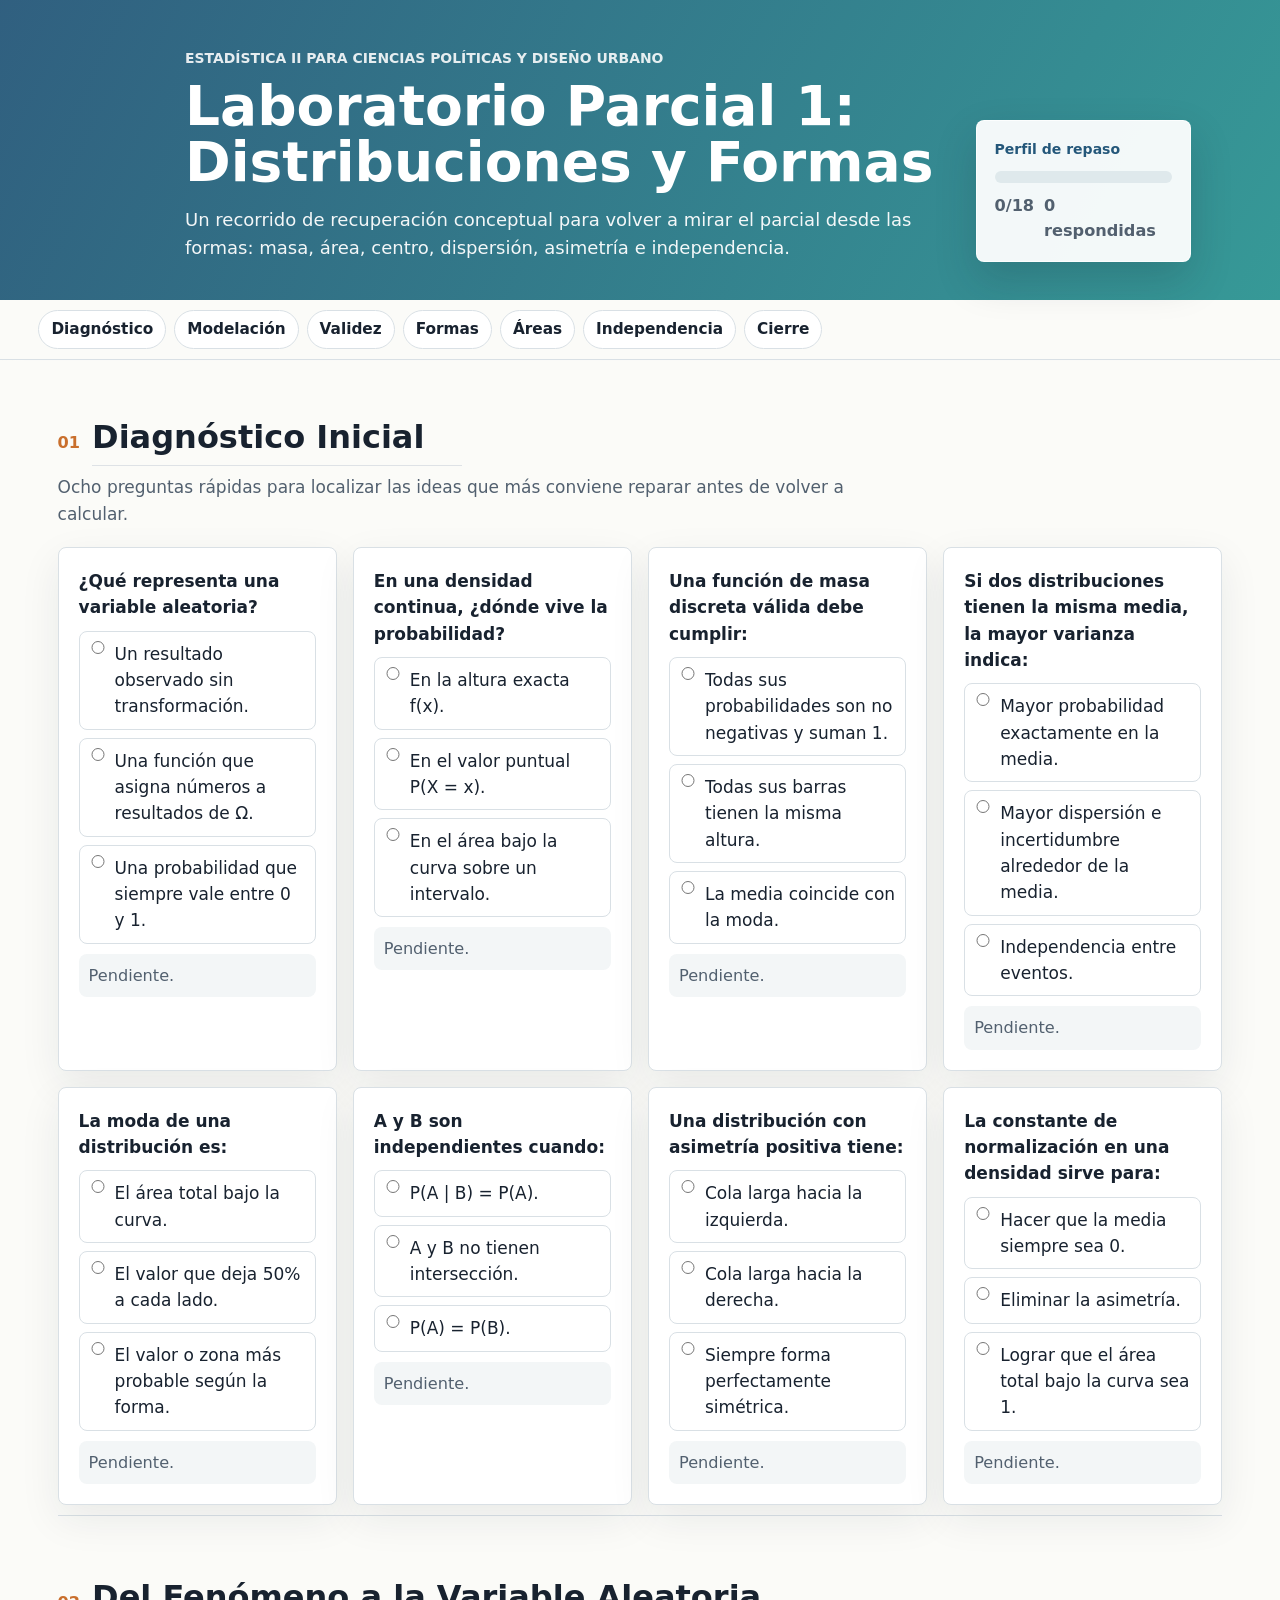
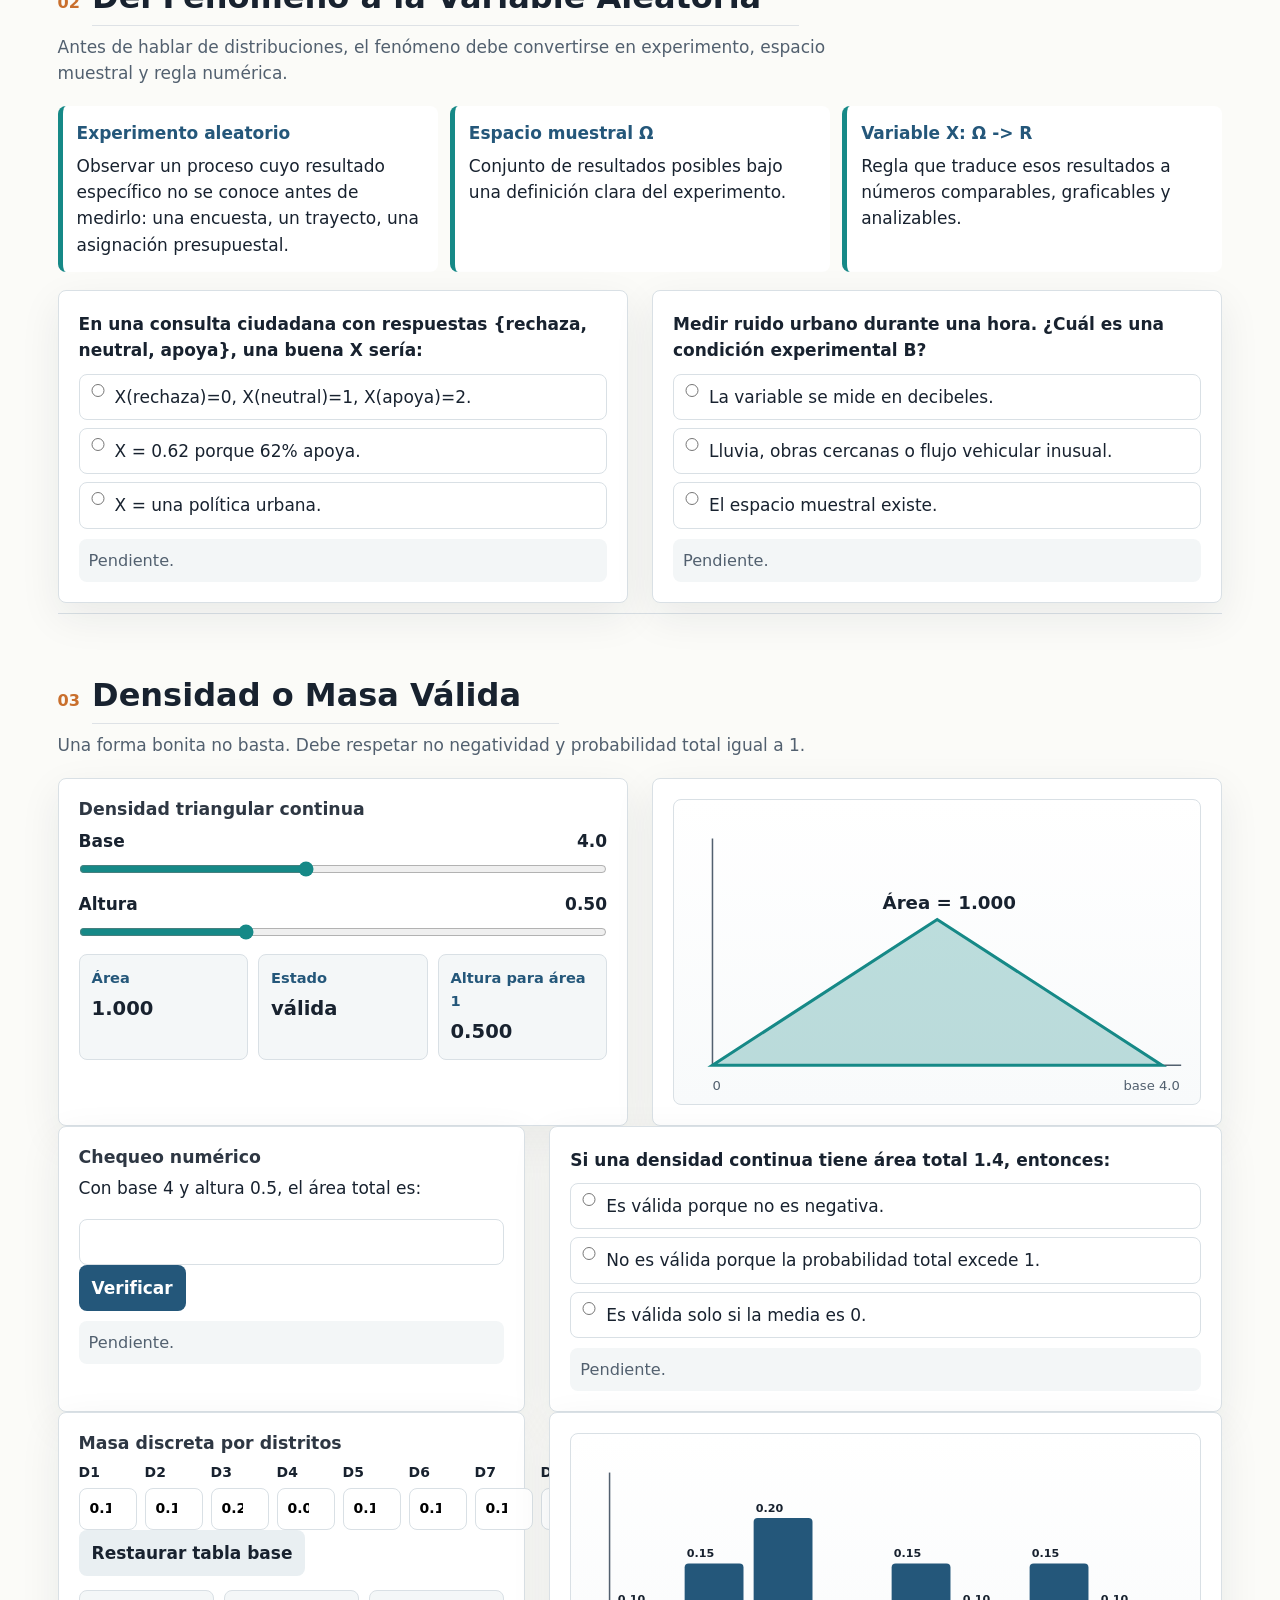
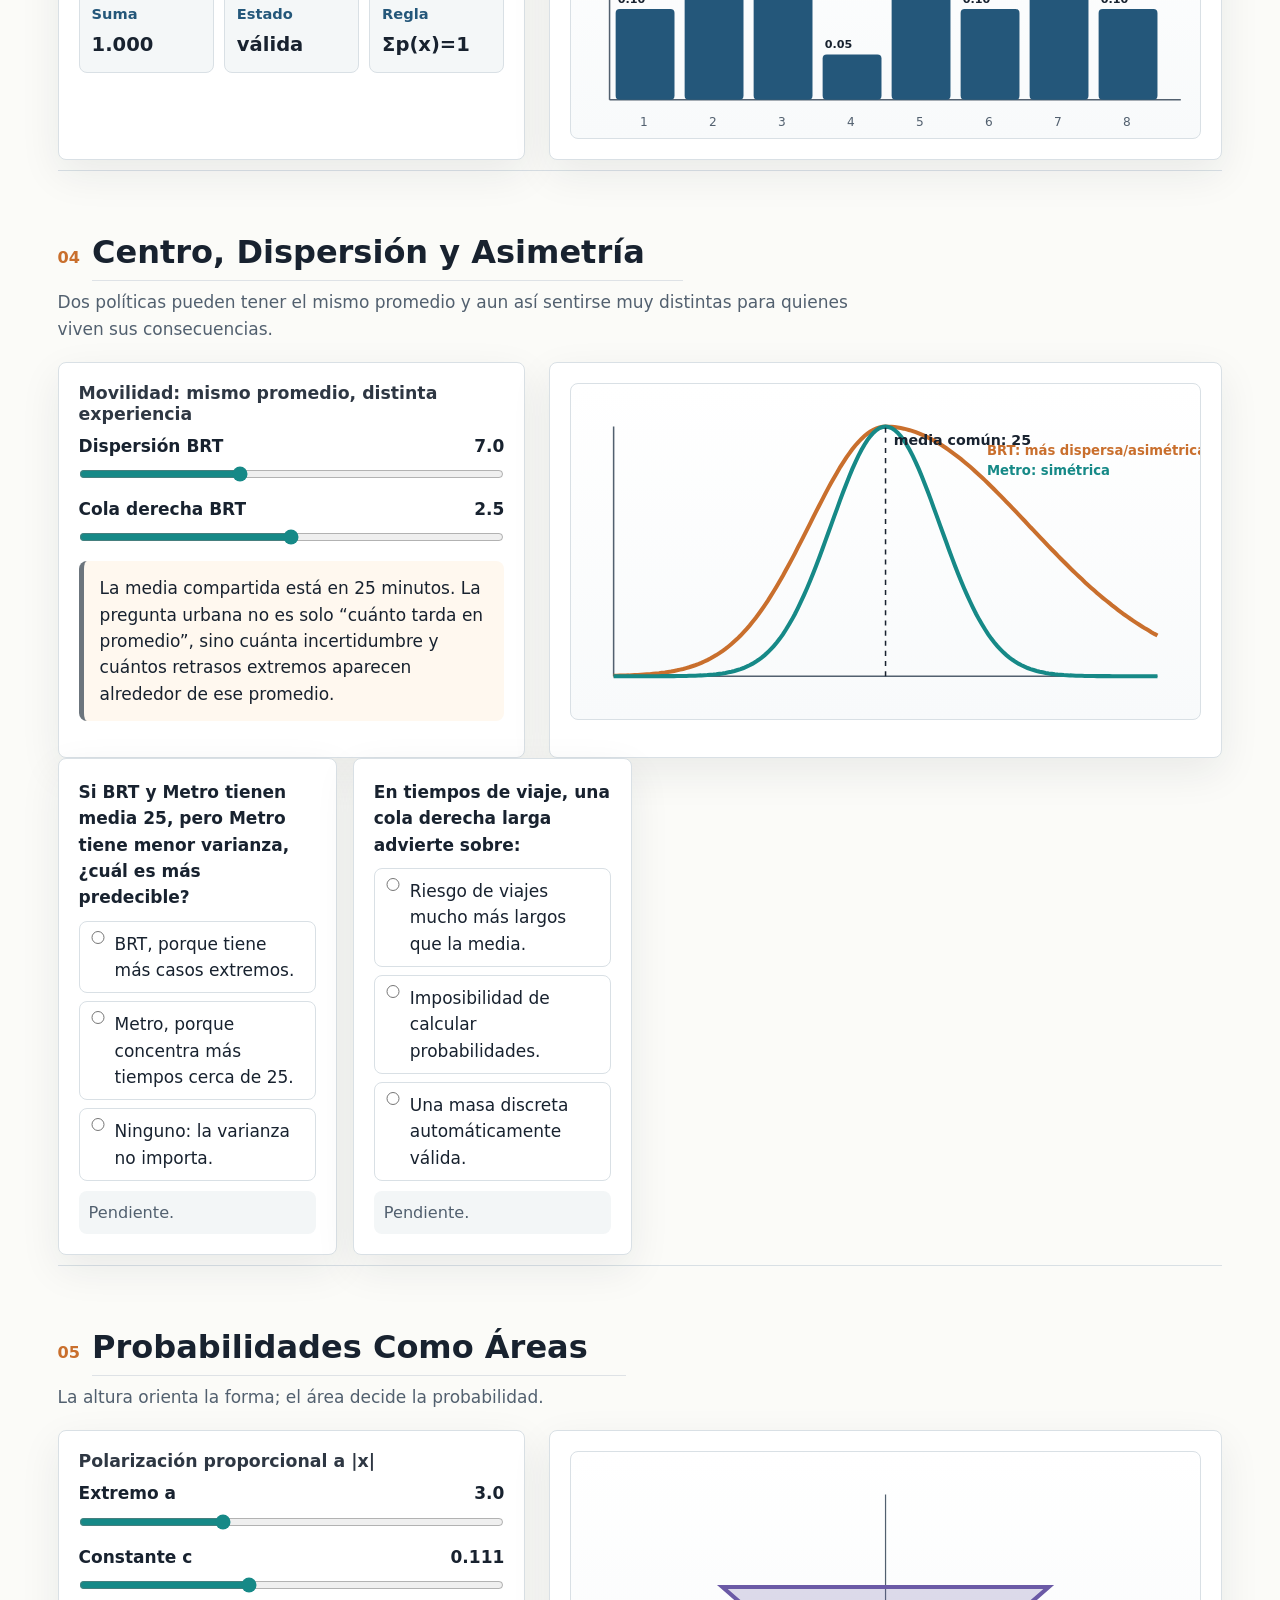
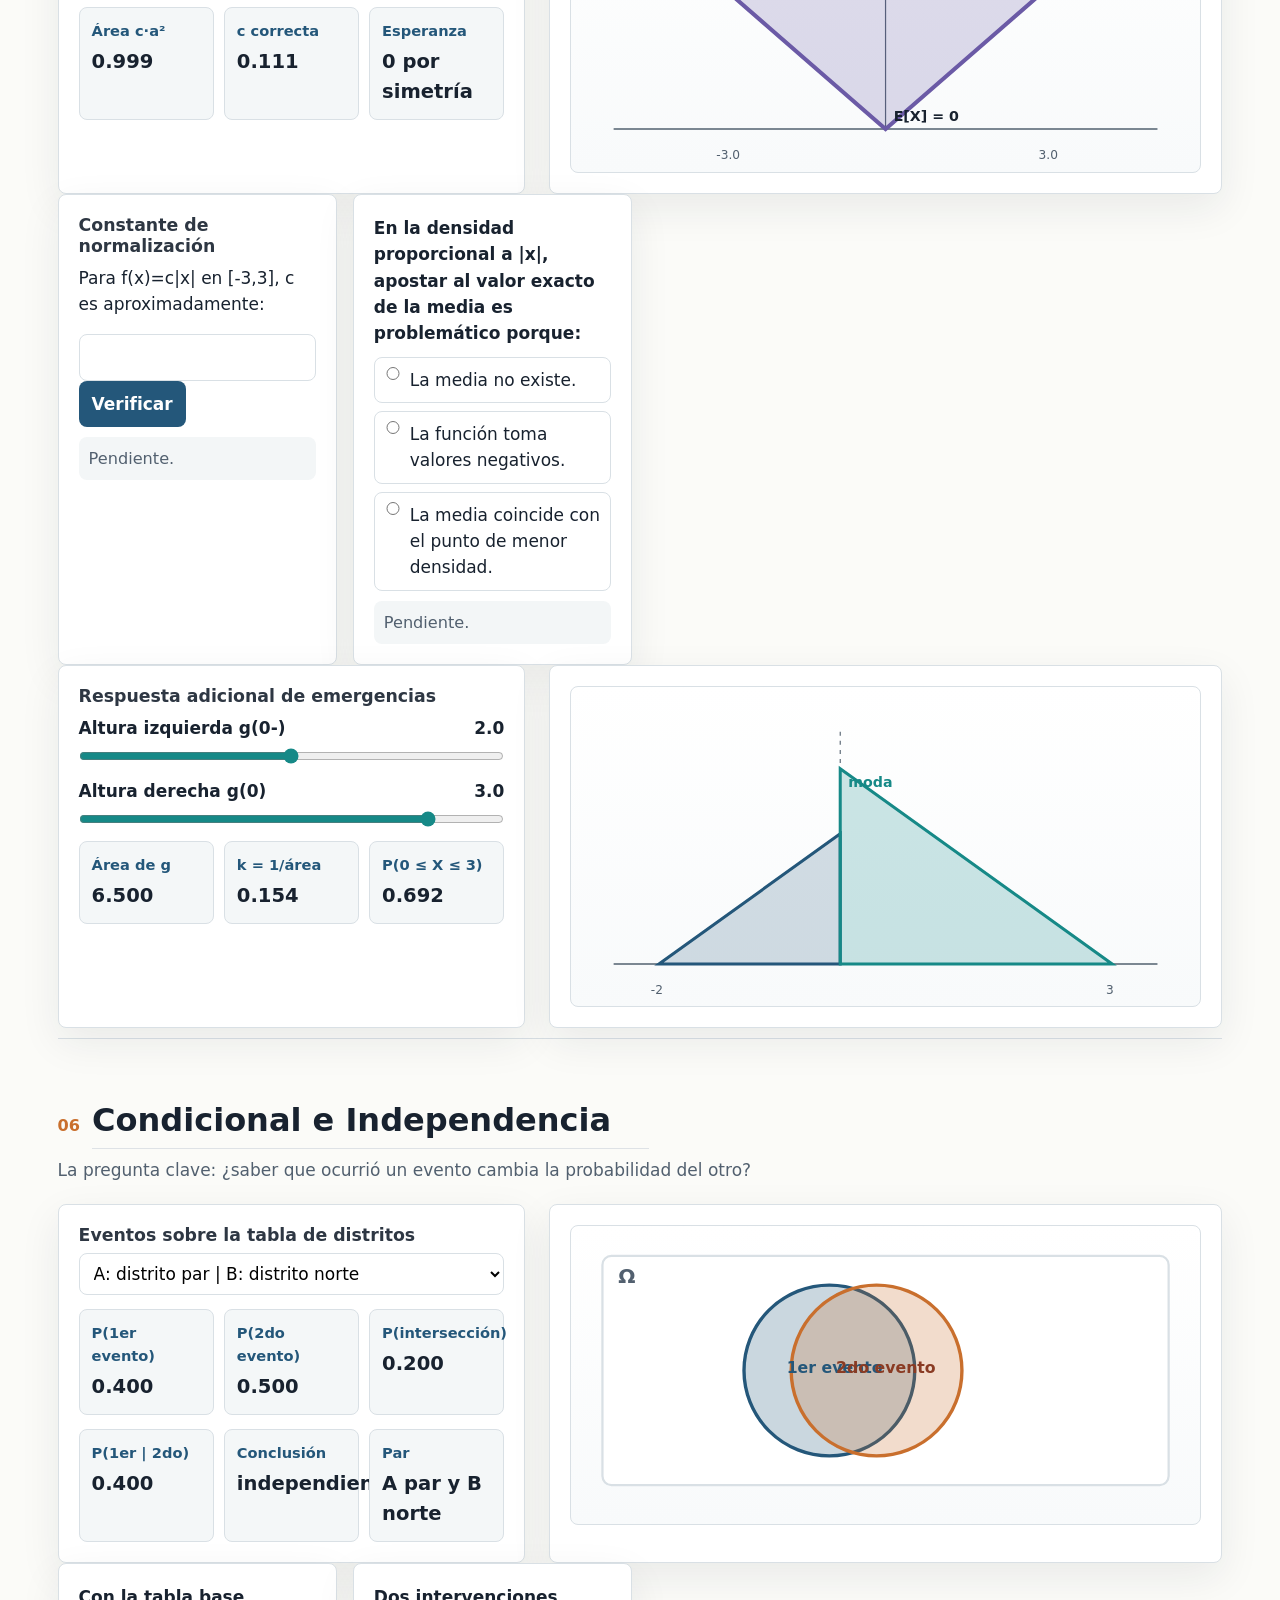
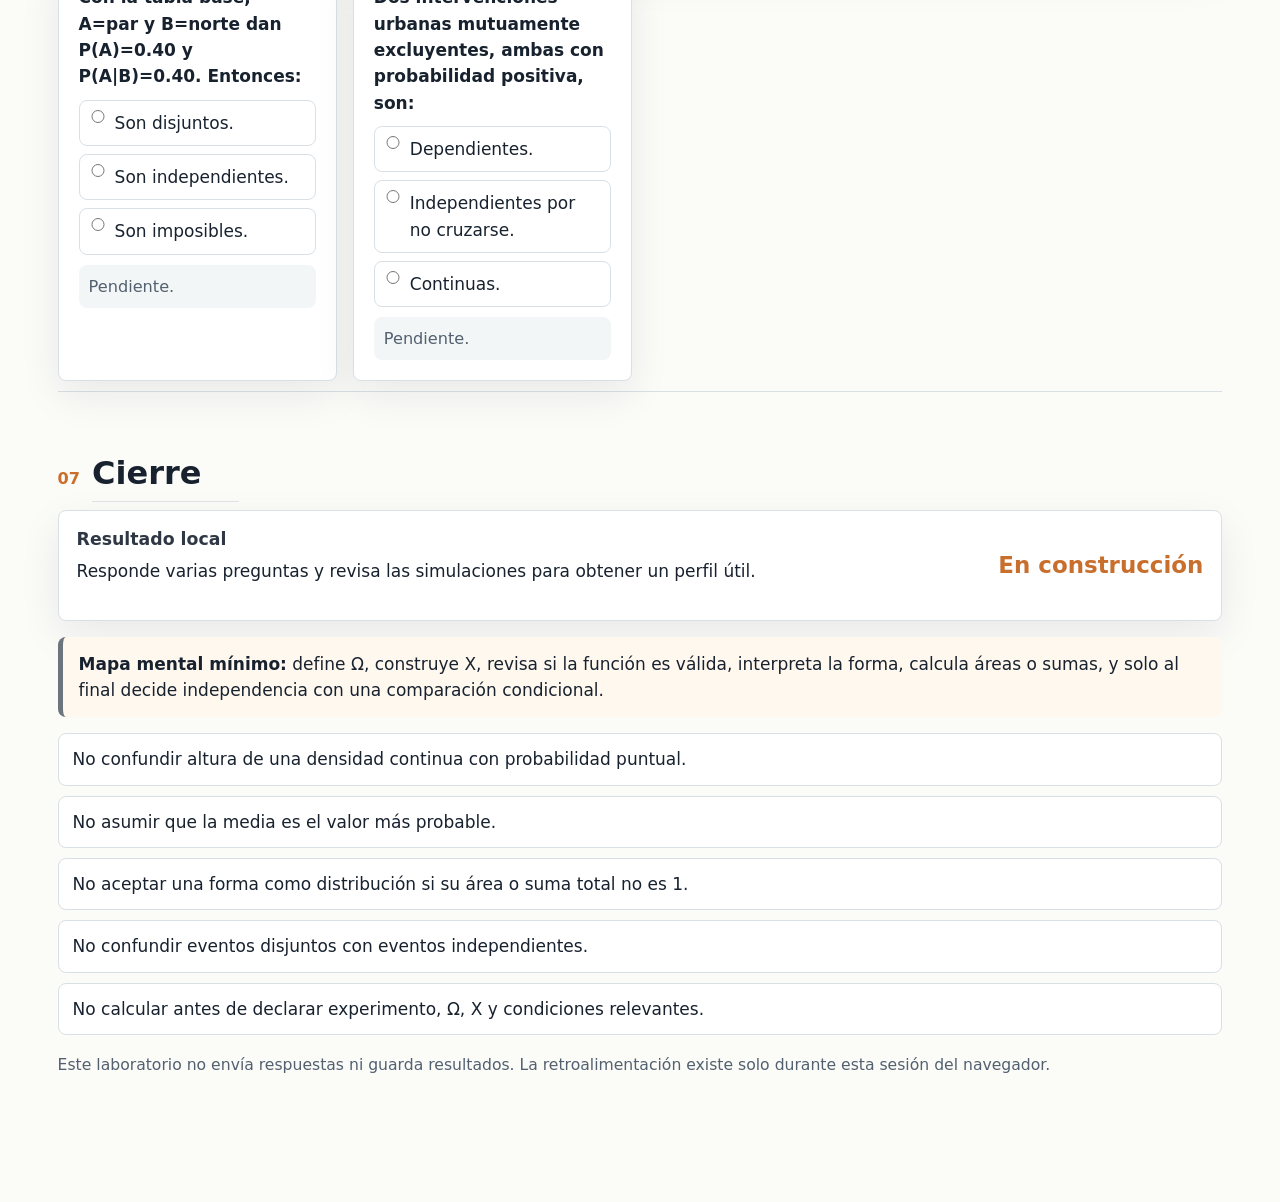
==== commit 6a97ec96: "Improve lab desktop layout and progress contrast" ====
--- a/docs/index.html
+++ b/docs/index.html
@@ -262,7 +262,7 @@
           <svg class="chart" id="triangleChart" role="img" aria-label="Triángulo de densidad con área calculada"></svg>
         </article>
       </div>
-      <div class="grid">
+      <div class="grid visual-pair">
         <article class="panel" data-question="v1" data-numeric-answer="1" data-tolerance="0.001" data-ok="Correcto: base por altura dividido entre dos da 1." data-hint="Usa área = base × altura / 2. Con base 4 y altura 0.5, revisa la multiplicación antes de dividir.">
           <h3 class="anchored">Chequeo numérico</h3>
           <p>Con base 4 y altura 0.5, el área total es:</p>
@@ -281,7 +281,7 @@
         </article>
       </div>
 
-      <div class="grid">
+      <div class="grid visual-pair">
         <article class="panel">
           <h3 class="anchored">Masa discreta por distritos</h3>
           <div class="bars-grid" aria-label="Probabilidades por distrito">
@@ -310,7 +310,7 @@
     <section class="module" id="formas">
       <div class="module-title"><span>04</span><h2 class="anchored">Centro, Dispersión y Asimetría</h2></div>
       <p class="module-intro">Dos políticas pueden tener el mismo promedio y aun así sentirse muy distintas para quienes viven sus consecuencias.</p>
-      <div class="grid">
+      <div class="grid visual-pair">
         <article class="panel">
           <h3 class="anchored">Movilidad: mismo promedio, distinta experiencia</h3>
           <div class="controls">
@@ -354,7 +354,7 @@
     <section class="module" id="areas">
       <div class="module-title"><span>05</span><h2 class="anchored">Probabilidades Como Áreas</h2></div>
       <p class="module-intro">La altura orienta la forma; el área decide la probabilidad.</p>
-      <div class="grid">
+      <div class="grid visual-pair">
         <article class="panel">
           <h3 class="anchored">Polarización proporcional a |x|</h3>
           <div class="controls">
@@ -396,7 +396,7 @@
         </article>
       </div>
 
-      <div class="grid">
+      <div class="grid visual-pair">
         <article class="panel">
           <h3 class="anchored">Respuesta adicional de emergencias</h3>
           <div class="controls">
@@ -424,7 +424,7 @@
     <section class="module" id="independencia">
       <div class="module-title"><span>06</span><h2 class="anchored">Condicional e Independencia</h2></div>
       <p class="module-intro">La pregunta clave: ¿saber que ocurrió un evento cambia la probabilidad del otro?</p>
-      <div class="grid">
+      <div class="grid visual-pair">
         <article class="panel">
           <h3 class="anchored">Eventos sobre la tabla de distritos</h3>
           <select id="eventPair" aria-label="Par de eventos">
--- a/docs/styles.css
+++ b/docs/styles.css
@@ -29,12 +29,33 @@
   line-height: 1.55;
 }
 
+#quarto-content {
+  display: block !important;
+  padding: 0 !important;
+}
+
+#title-block-header,
+#quarto-margin-sidebar,
+.margin-sidebar {
+  display: none !important;
+}
+
+main#quarto-document-content {
+  display: block !important;
+  width: 100% !important;
+  max-width: none !important;
+  margin: 0 !important;
+  padding: 0 !important;
+}
+
 a {
   color: var(--blue);
 }
 
 .lab-shell {
+  display: block !important;
   min-height: 100vh;
+  width: 100%;
 }
 
 .lab-header {
@@ -42,15 +63,15 @@
     linear-gradient(120deg, rgba(36, 87, 122, 0.94), rgba(22, 137, 135, 0.86)),
     linear-gradient(45deg, rgba(201, 111, 45, 0.2), transparent 55%);
   color: white;
-  padding: 34px clamp(18px, 4vw, 52px) 28px;
+  padding: 48px clamp(24px, 5vw, 76px) 38px;
 }
 
 .header-grid {
   display: grid;
-  grid-template-columns: minmax(0, 1.4fr) minmax(280px, 0.8fr);
-  gap: 26px;
+  grid-template-columns: minmax(0, 1.55fr) minmax(320px, 0.55fr);
+  gap: 34px;
   align-items: end;
-  max-width: 1180px;
+  max-width: 1500px;
   margin: 0 auto;
 }
 
@@ -79,21 +100,23 @@
 }
 
 .status-panel {
-  background: rgba(255, 255, 255, 0.13);
-  border: 1px solid rgba(255, 255, 255, 0.28);
-  border-radius: 8px;
-  padding: 16px;
-  backdrop-filter: blur(8px);
+  color: var(--ink);
+  background: rgba(255, 255, 255, 0.94);
+  border: 1px solid rgba(255, 255, 255, 0.78);
+  border-radius: 8px;
+  padding: 18px;
+  box-shadow: 0 18px 42px rgba(24, 34, 47, 0.18);
 }
 
 .status-title {
   margin: 0 0 10px;
   font-weight: 800;
+  color: var(--blue);
 }
 
 .meter {
   height: 12px;
-  background: rgba(255, 255, 255, 0.26);
+  background: #dfe9ec;
   border-radius: 999px;
   overflow: hidden;
 }
@@ -101,7 +124,7 @@
 .meter-fill {
   width: 0%;
   height: 100%;
-  background: #f3c35b;
+  background: var(--orange);
   transition: width 180ms ease;
 }
 
@@ -111,6 +134,8 @@
   gap: 10px;
   margin-top: 10px;
   font-size: 0.95rem;
+  color: var(--muted);
+  font-weight: 750;
 }
 
 .lab-nav {
@@ -146,10 +171,12 @@
   outline-offset: 2px;
 }
 
-main {
-  max-width: 1180px;
+.lab-shell > main {
+  grid-column: screen-start / screen-end !important;
+  width: 100% !important;
+  max-width: 1500px;
   margin: 0 auto;
-  padding: 24px clamp(16px, 3vw, 38px) 58px;
+  padding: 30px clamp(24px, 4.5vw, 76px) 64px;
 }
 
 .module {
@@ -196,7 +223,7 @@
 .grid {
   display: grid;
   grid-template-columns: repeat(2, minmax(0, 1fr));
-  gap: 18px;
+  gap: 24px;
 }
 
 .grid.three {
@@ -235,8 +262,8 @@
 
 .quiz-grid {
   display: grid;
-  grid-template-columns: repeat(2, minmax(0, 1fr));
-  gap: 14px;
+  grid-template-columns: repeat(4, minmax(230px, 1fr));
+  gap: 16px;
 }
 
 .question {
@@ -458,6 +485,17 @@
   }
 }
 
+@media (min-width: 1180px) {
+  .grid.visual-pair {
+    grid-template-columns: minmax(360px, 0.82fr) minmax(540px, 1.18fr);
+  }
+
+  .quiz-card,
+  .panel {
+    padding: 20px;
+  }
+}
+
 @media (max-width: 520px) {
   .module {
     padding-top: 22px;
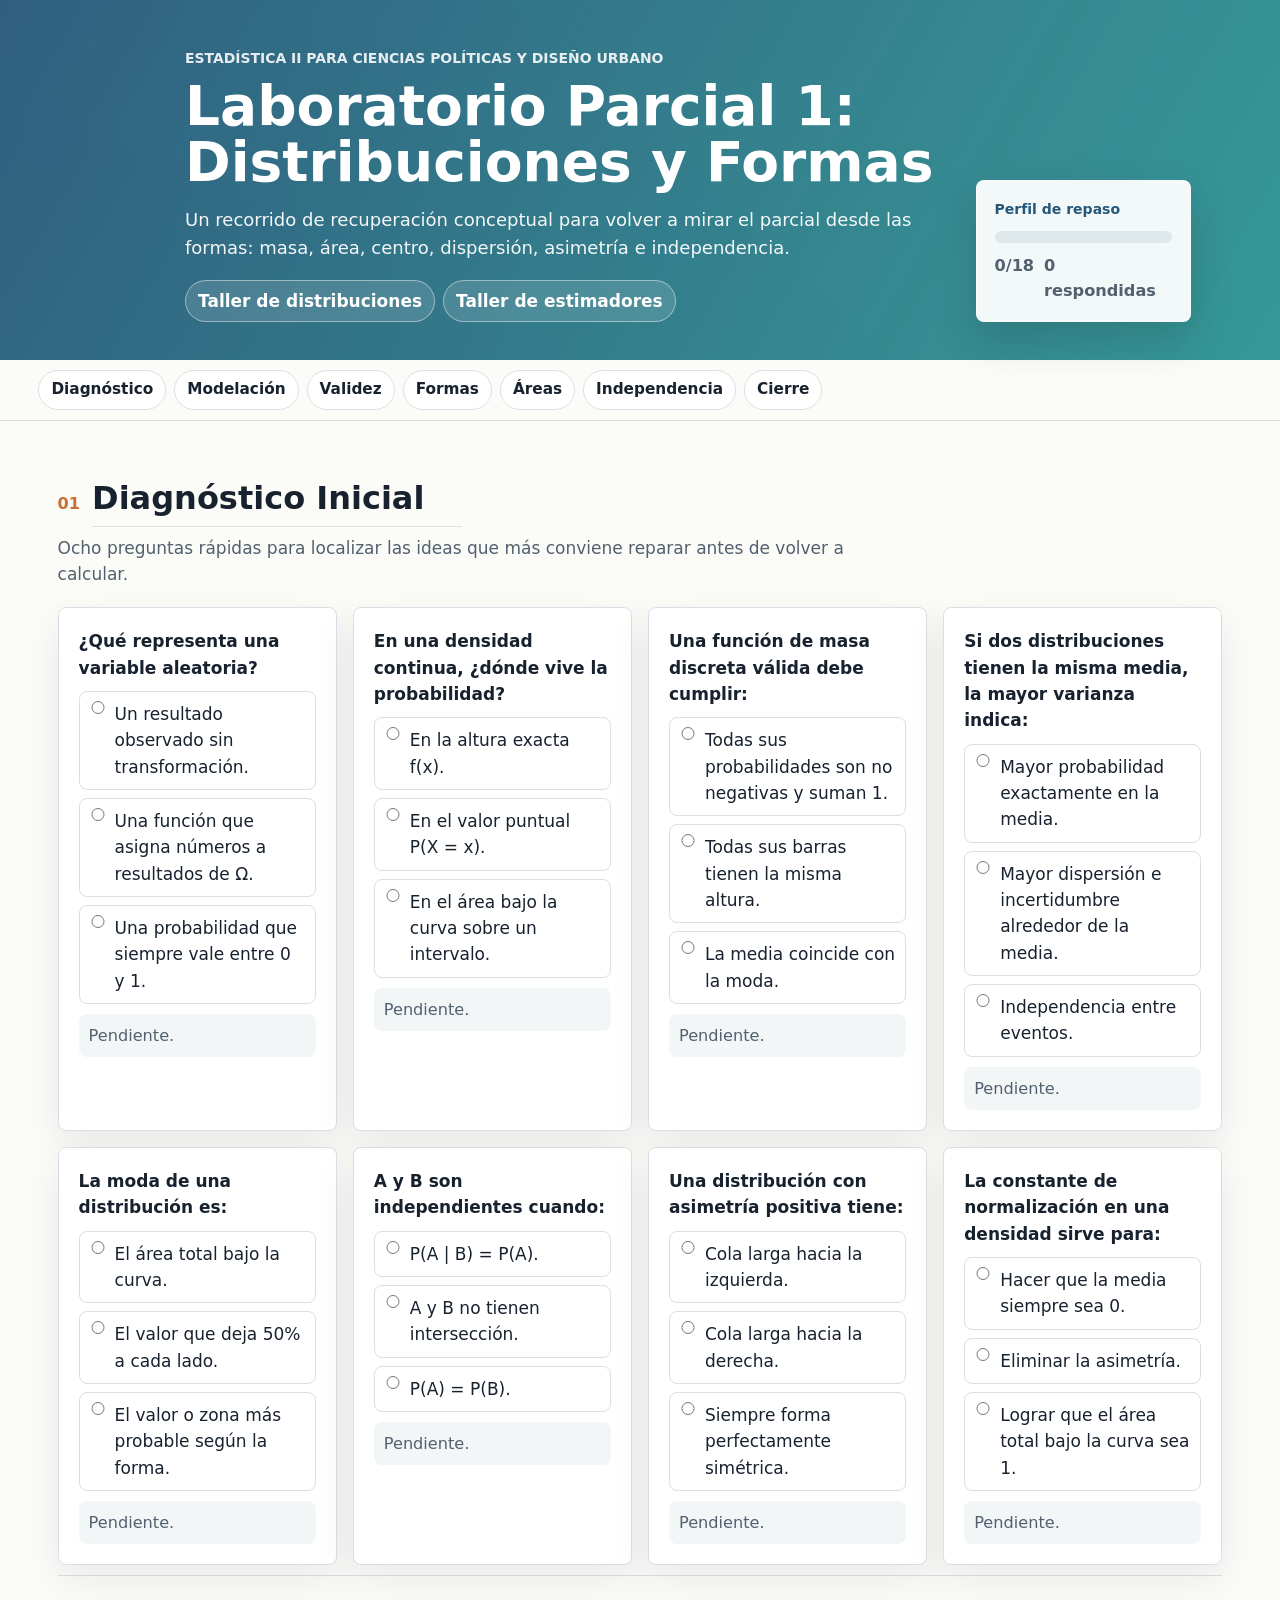
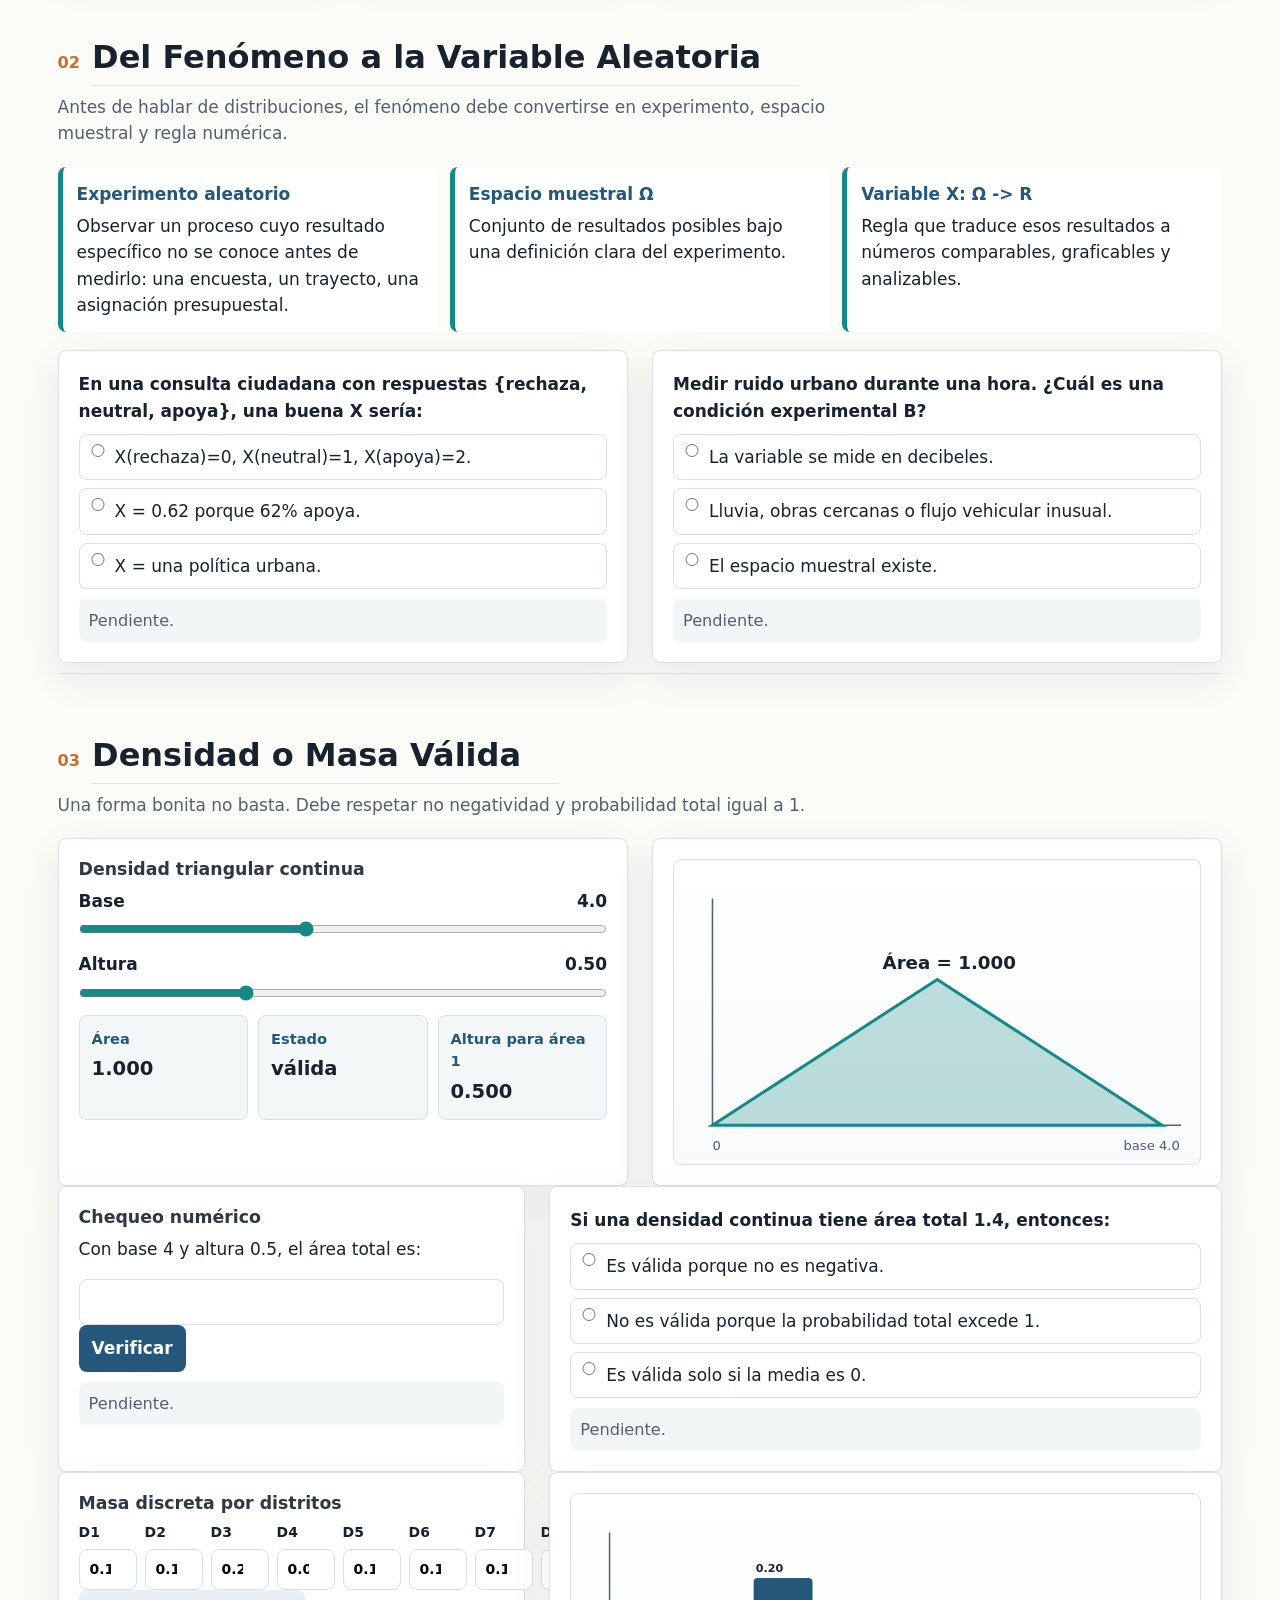
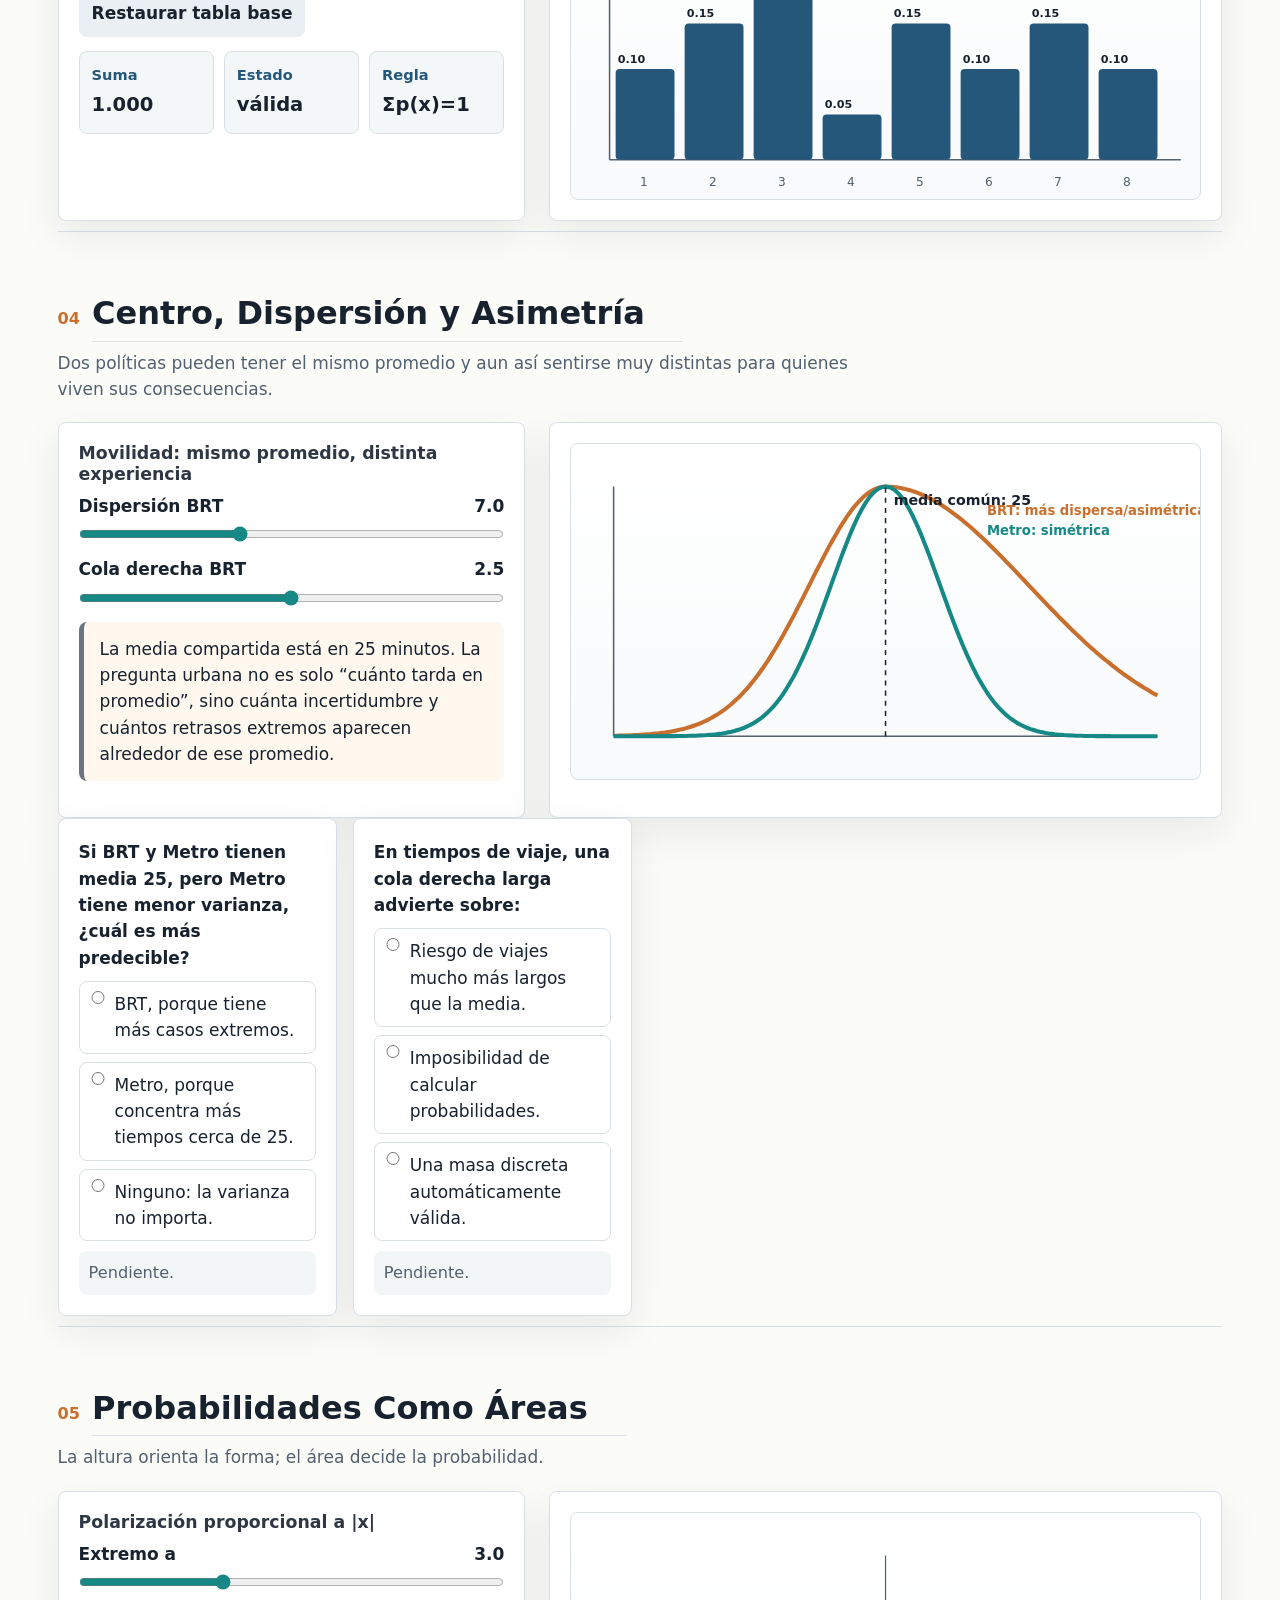
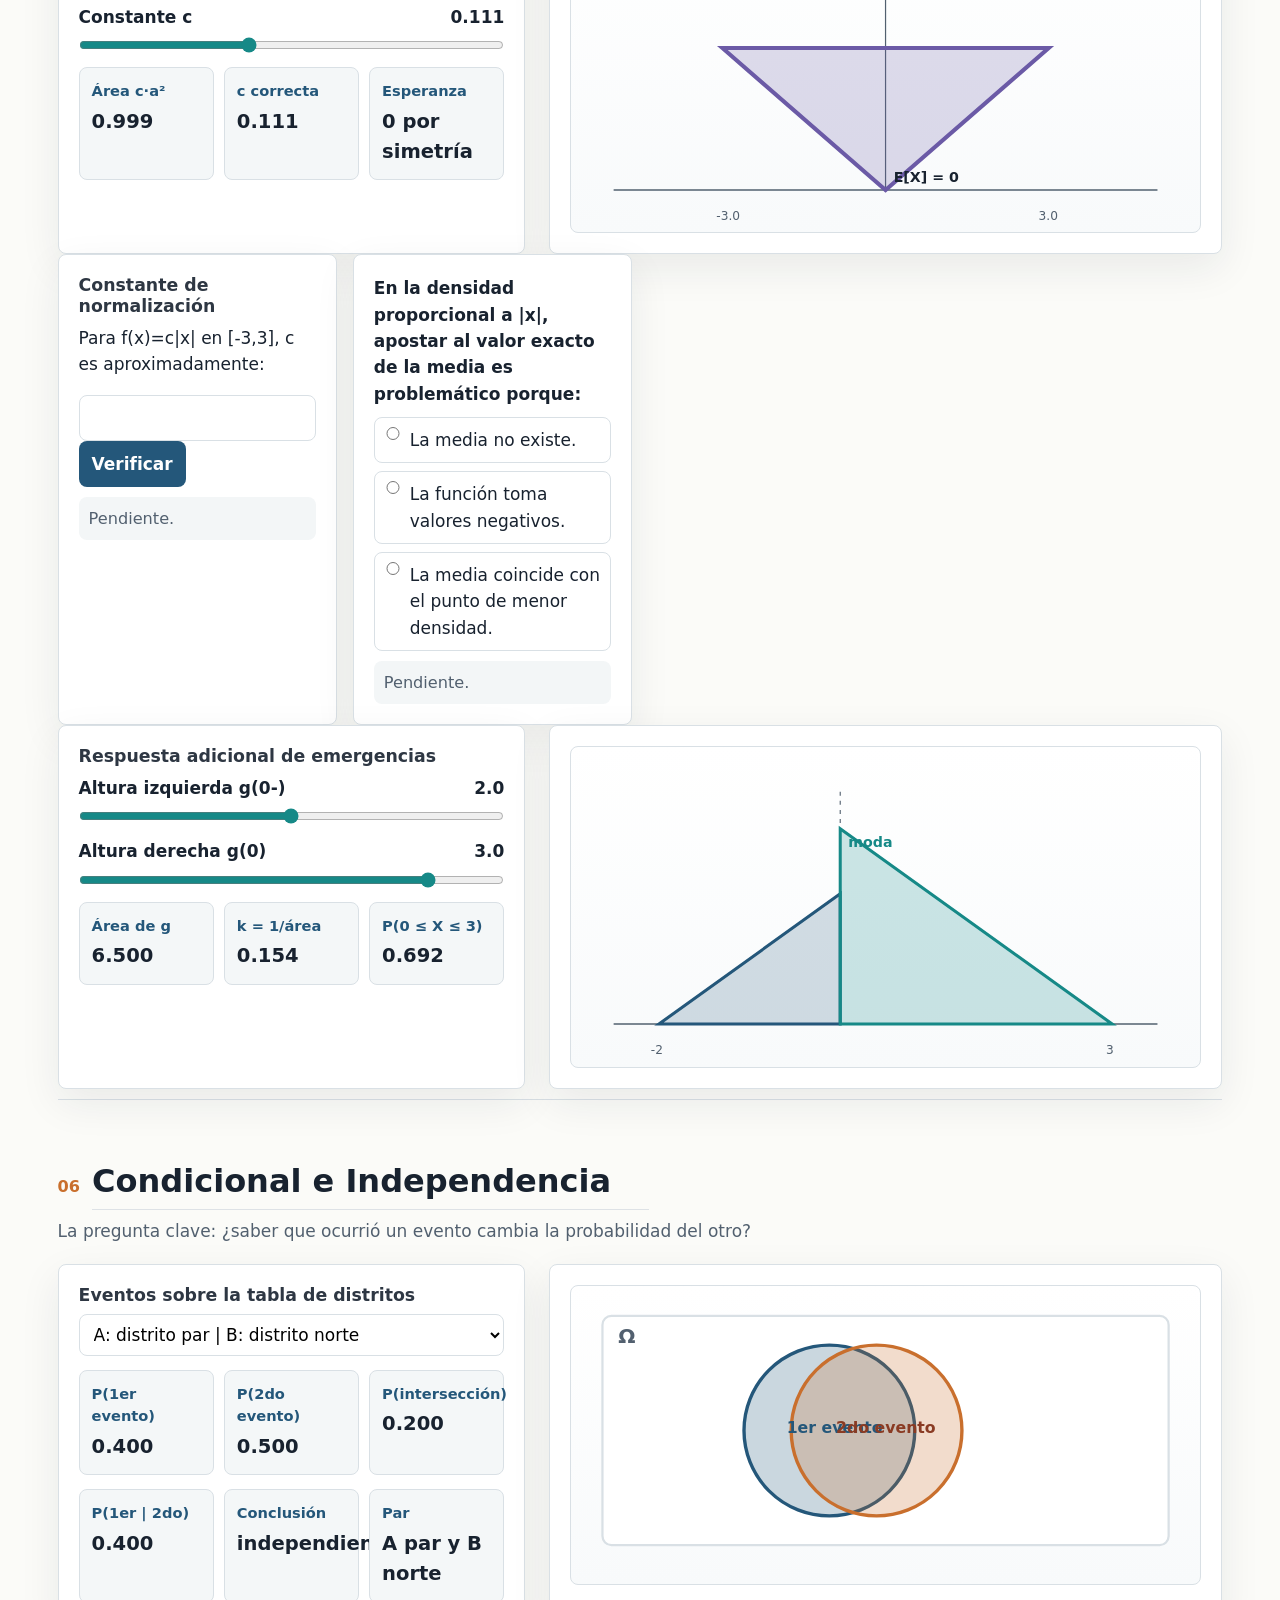
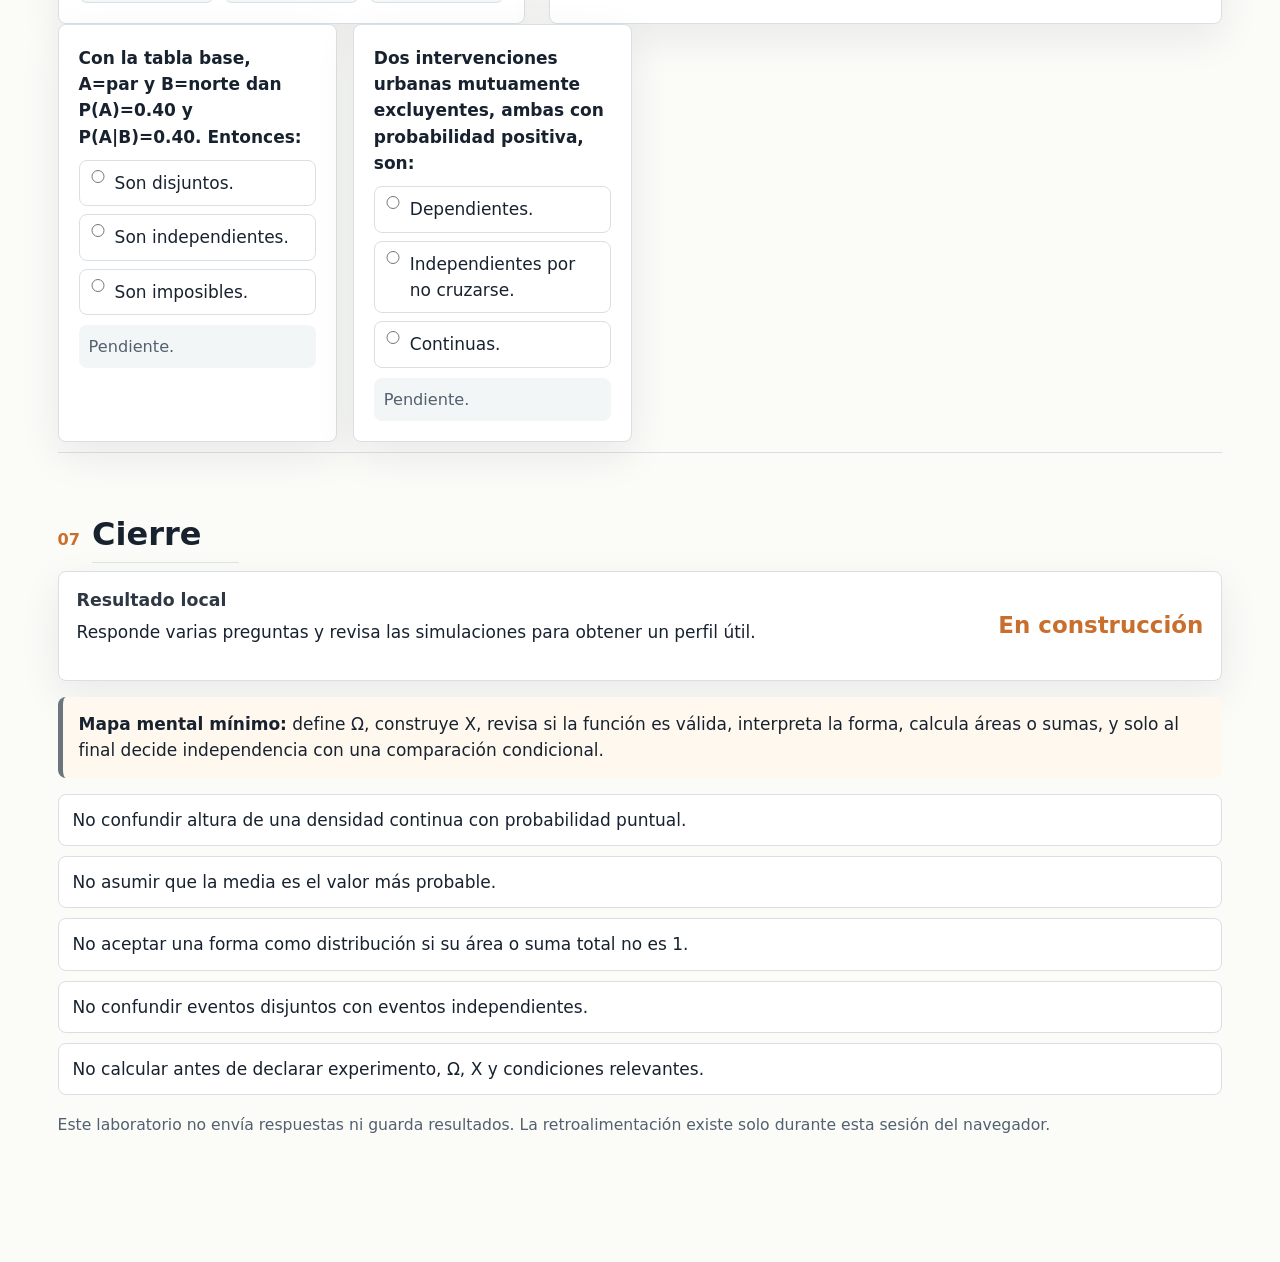
==== commit cb951feb: "Add interactive distribution and estimator workshops" ====
--- a/docs/index.html
+++ b/docs/index.html
@@ -59,6 +59,7 @@
 
 
 <link rel="stylesheet" href="styles.css">
+<link rel="stylesheet" href="workshops.css">
 </head>
 
 <body class="quarto-light">
@@ -100,6 +101,10 @@
         <p class="eyebrow">Estadística II para Ciencias Políticas y Diseño Urbano</p>
         <h1>Laboratorio Parcial 1: Distribuciones y Formas</h1>
         <p class="lead">Un recorrido de recuperación conceptual para volver a mirar el parcial desde las formas: masa, área, centro, dispersión, asimetría e independencia.</p>
+        <div class="site-links">
+          <a href="taller_distribuciones/">Taller de distribuciones</a>
+          <a href="taller_estimadores/">Taller de estimadores</a>
+        </div>
       </div>
       <aside class="status-panel" aria-label="Progreso de autoevaluación">
         <p class="status-title">Perfil de repaso</p>
--- a/docs/workshops.css
+++ b/docs/workshops.css
@@ -0,0 +1,193 @@
+:root {
+  --workshop-aqua: #168987;
+  --workshop-blue: #24577a;
+  --workshop-orange: #c96f2d;
+  --workshop-purple: #6b5aa6;
+}
+
+.workshop-kicker {
+  display: inline-flex;
+  align-items: center;
+  gap: 8px;
+  margin-top: 14px;
+  color: rgba(255, 255, 255, 0.92);
+  font-weight: 750;
+}
+
+.site-links {
+  display: flex;
+  flex-wrap: wrap;
+  gap: 8px;
+  margin-top: 18px;
+}
+
+.site-links a {
+  color: white;
+  text-decoration: none;
+  border: 1px solid rgba(255, 255, 255, 0.44);
+  border-radius: 999px;
+  padding: 7px 12px;
+  font-weight: 750;
+  background: rgba(255, 255, 255, 0.13);
+}
+
+.dist-gallery {
+  display: grid;
+  grid-template-columns: repeat(4, minmax(210px, 1fr));
+  gap: 16px;
+}
+
+.dist-card {
+  background: var(--surface);
+  border: 1px solid var(--line);
+  border-radius: 8px;
+  padding: 16px;
+  box-shadow: var(--shadow);
+  min-height: 230px;
+}
+
+.dist-card strong {
+  display: block;
+  color: var(--blue);
+  font-size: 1.05rem;
+  margin-bottom: 6px;
+}
+
+.tag-row {
+  display: flex;
+  flex-wrap: wrap;
+  gap: 6px;
+  margin: 10px 0 12px;
+}
+
+.tag {
+  display: inline-flex;
+  border-radius: 999px;
+  padding: 4px 8px;
+  background: #eef5f5;
+  color: var(--blue);
+  font-size: 0.78rem;
+  font-weight: 800;
+}
+
+.choice-grid {
+  display: grid;
+  grid-template-columns: repeat(3, minmax(0, 1fr));
+  gap: 10px;
+}
+
+.choice-button {
+  border: 1px solid var(--line);
+  background: #f7fafb;
+  color: var(--ink);
+  text-align: left;
+  min-height: 72px;
+}
+
+.choice-button.selected-ok {
+  border-color: #65a86f;
+  background: #e9f5ec;
+}
+
+.choice-button.selected-warn {
+  border-color: #d4915a;
+  background: #fff0e5;
+}
+
+.parameter-grid {
+  display: grid;
+  grid-template-columns: repeat(2, minmax(0, 1fr));
+  gap: 12px;
+}
+
+.plot-pair {
+  display: grid;
+  grid-template-columns: minmax(390px, 1fr) minmax(390px, 1fr);
+  gap: 16px;
+  align-items: start;
+}
+
+.wide-chart {
+  min-height: 360px;
+}
+
+.mini-note {
+  color: var(--muted);
+  font-size: 0.92rem;
+  margin: 8px 0 0;
+}
+
+.formula-chip {
+  display: inline-flex;
+  align-items: center;
+  border: 1px solid var(--line);
+  border-radius: 8px;
+  padding: 8px 10px;
+  background: #f8fafb;
+  color: var(--blue);
+  font-family: ui-monospace, SFMono-Regular, Consolas, "Liberation Mono", monospace;
+  font-weight: 800;
+}
+
+.sim-actions {
+  display: flex;
+  flex-wrap: wrap;
+  gap: 10px;
+  margin-top: 12px;
+}
+
+.coverage-pill {
+  display: inline-flex;
+  align-items: center;
+  min-height: 40px;
+  border-radius: 999px;
+  padding: 8px 14px;
+  background: #eef5f5;
+  color: var(--blue);
+  font-weight: 850;
+}
+
+.hypothesis-band {
+  display: grid;
+  grid-template-columns: minmax(0, 0.8fr) minmax(0, 1.2fr);
+  gap: 16px;
+}
+
+.target-grid {
+  display: grid;
+  grid-template-columns: repeat(4, minmax(0, 1fr));
+  gap: 14px;
+}
+
+.target-card {
+  background: white;
+  border: 1px solid var(--line);
+  border-radius: 8px;
+  padding: 12px;
+  text-align: center;
+}
+
+.target-card svg {
+  width: 100%;
+  height: auto;
+}
+
+.target-card strong {
+  color: var(--blue);
+}
+
+@media (max-width: 980px) {
+  .dist-gallery,
+  .choice-grid,
+  .plot-pair,
+  .hypothesis-band,
+  .target-grid {
+    grid-template-columns: 1fr;
+  }
+}
+
+@media (max-width: 640px) {
+  .parameter-grid {
+    grid-template-columns: 1fr;
+  }
+}
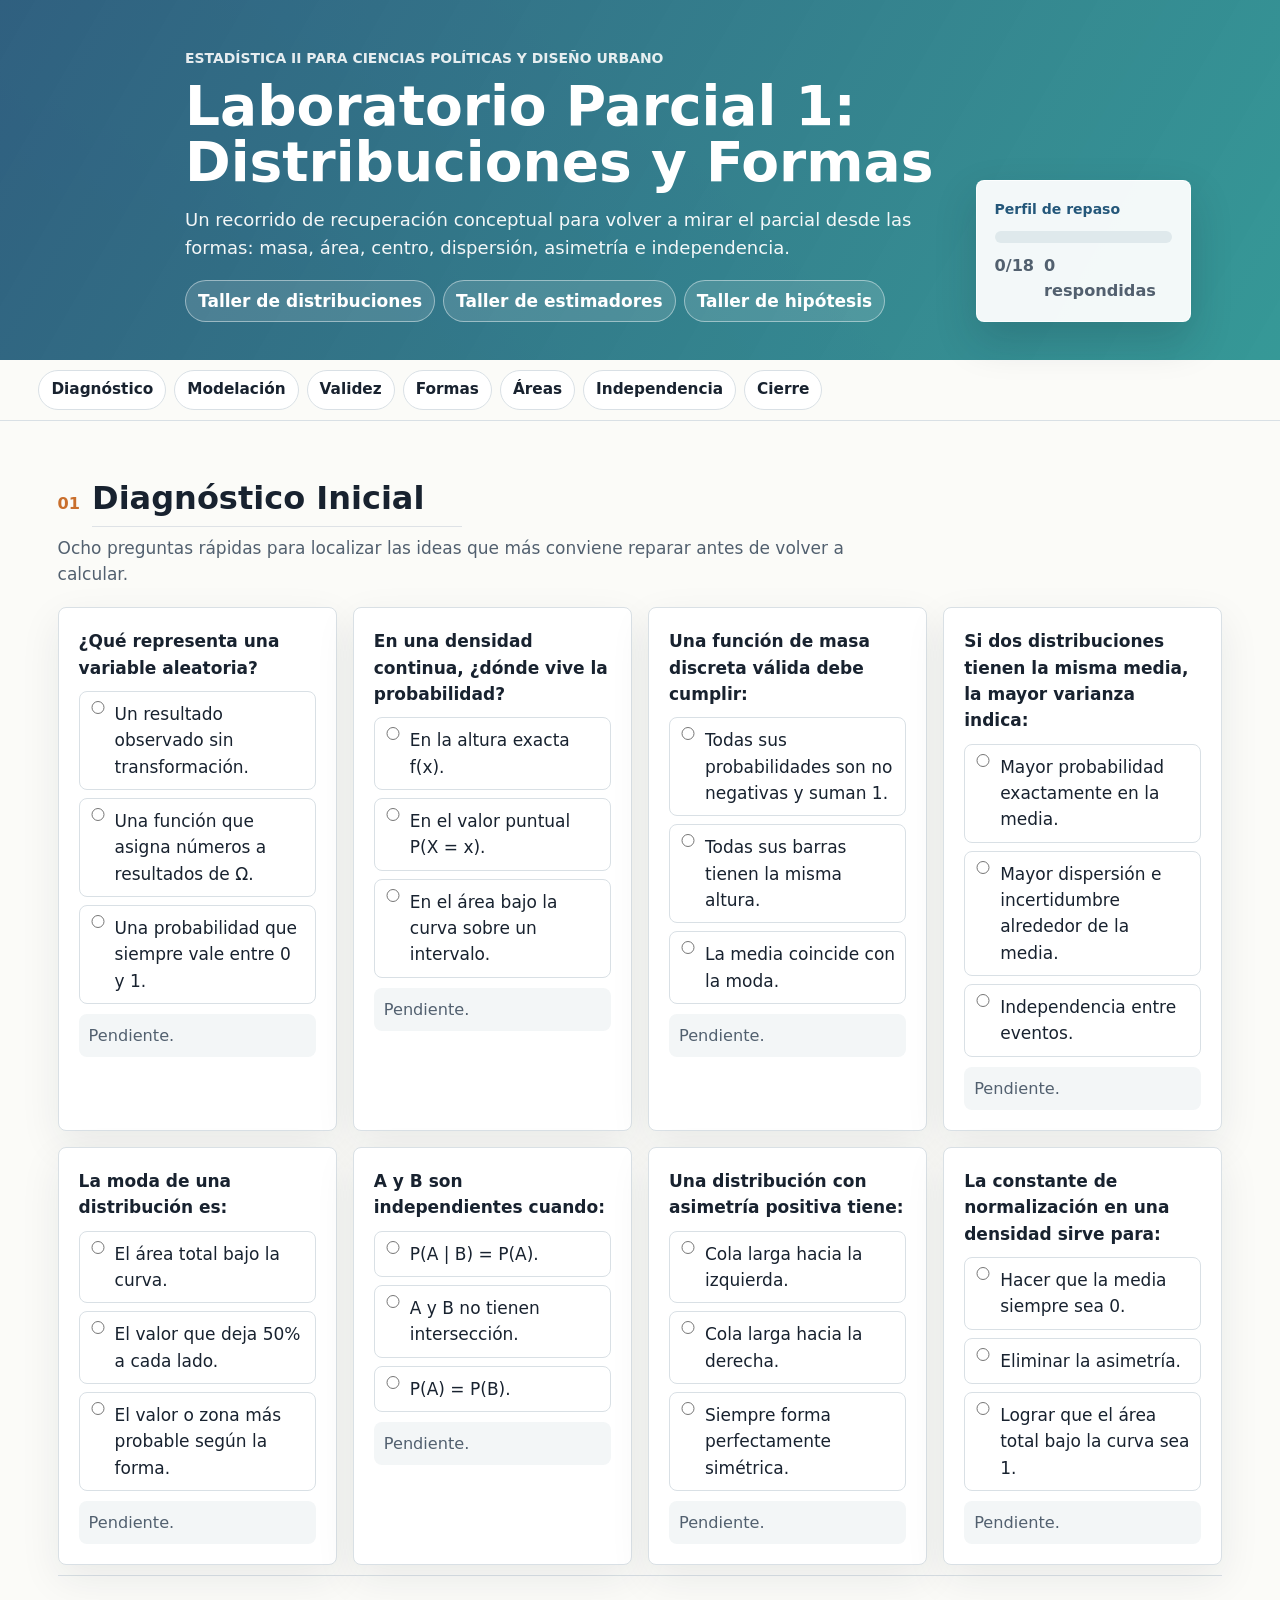
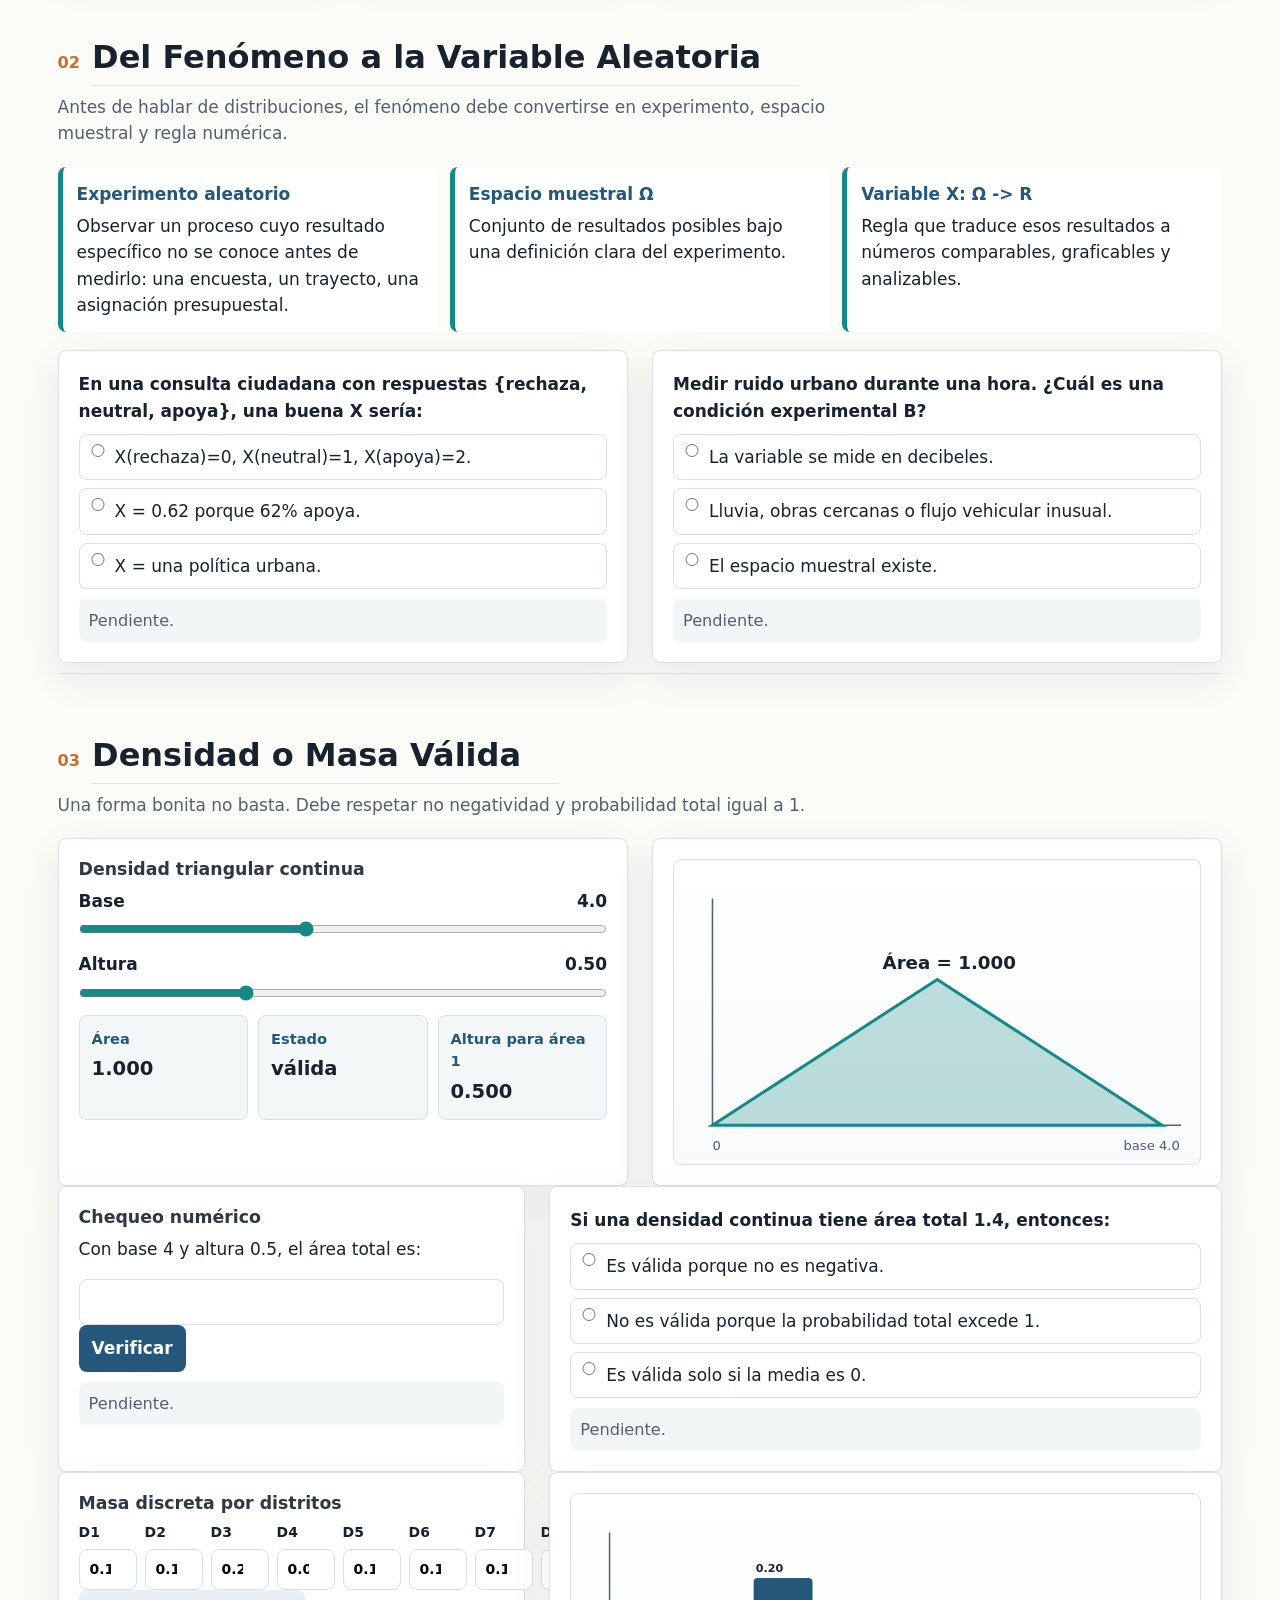
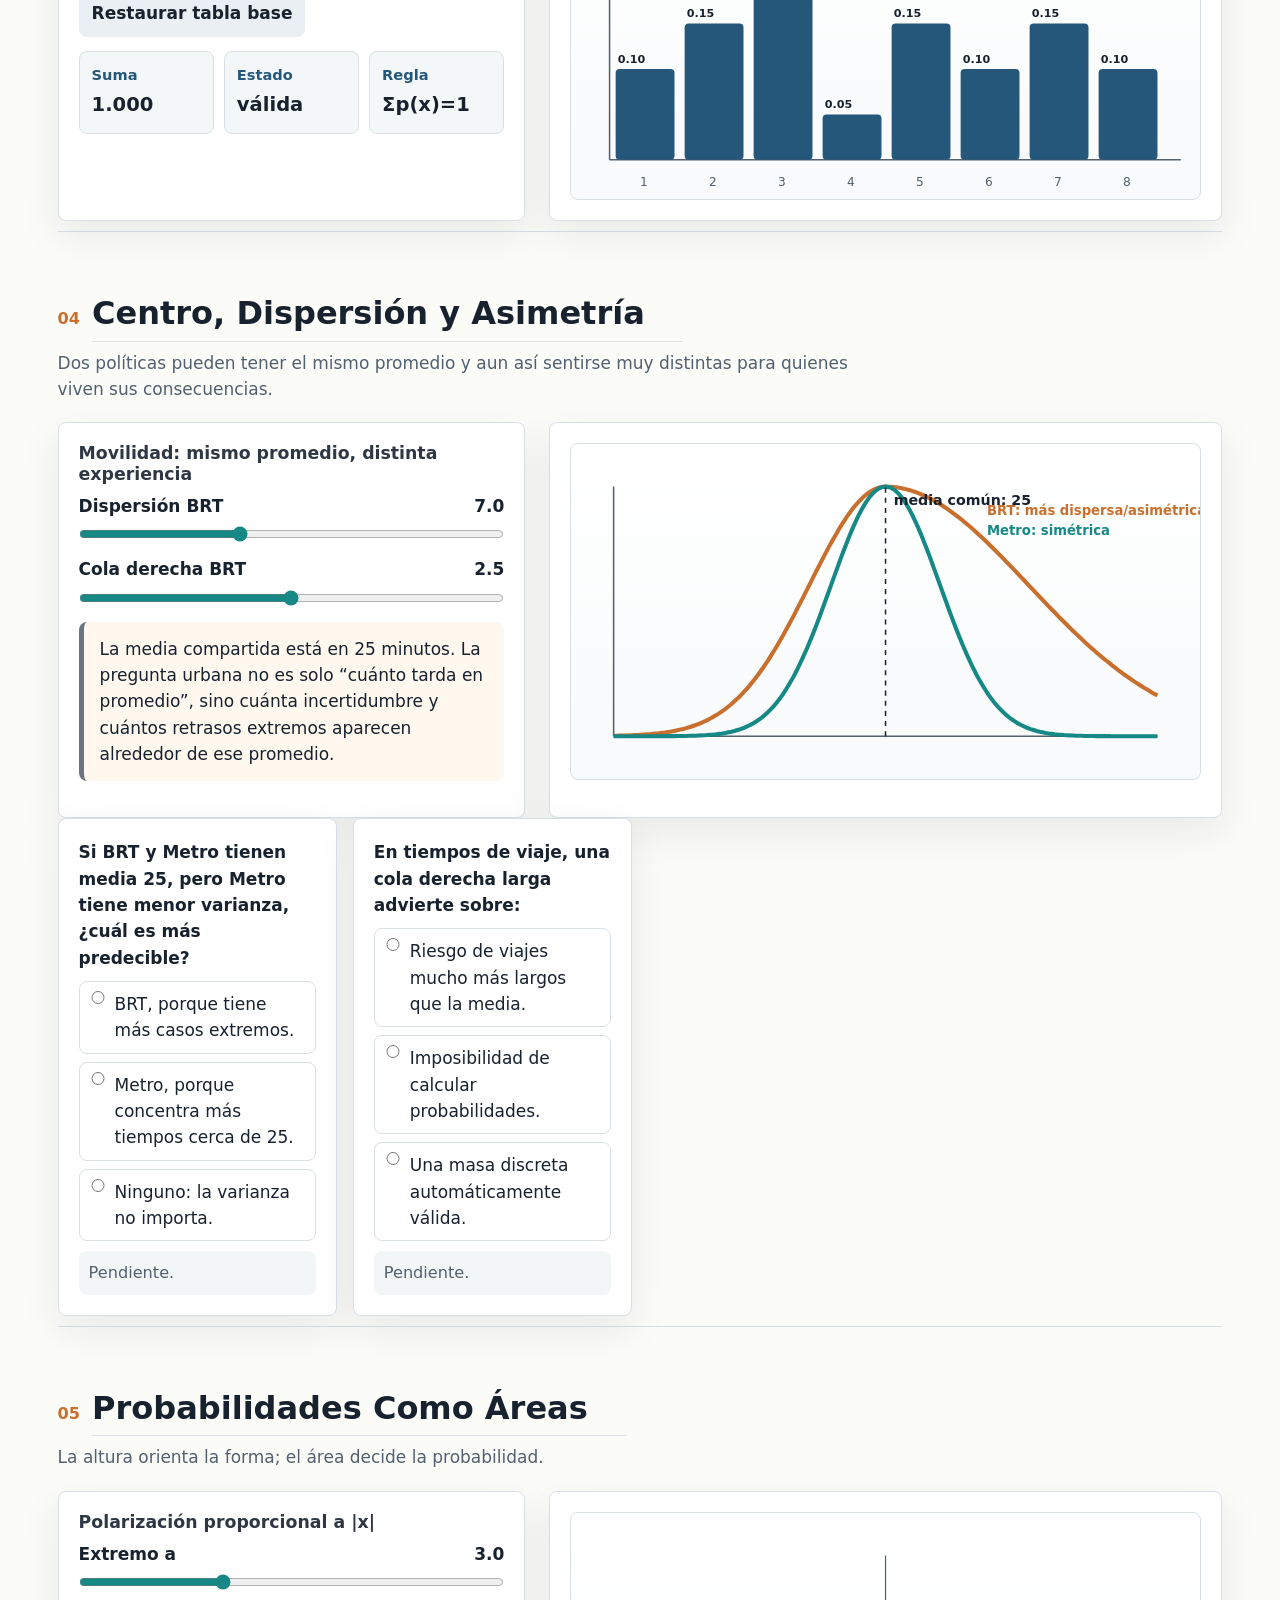
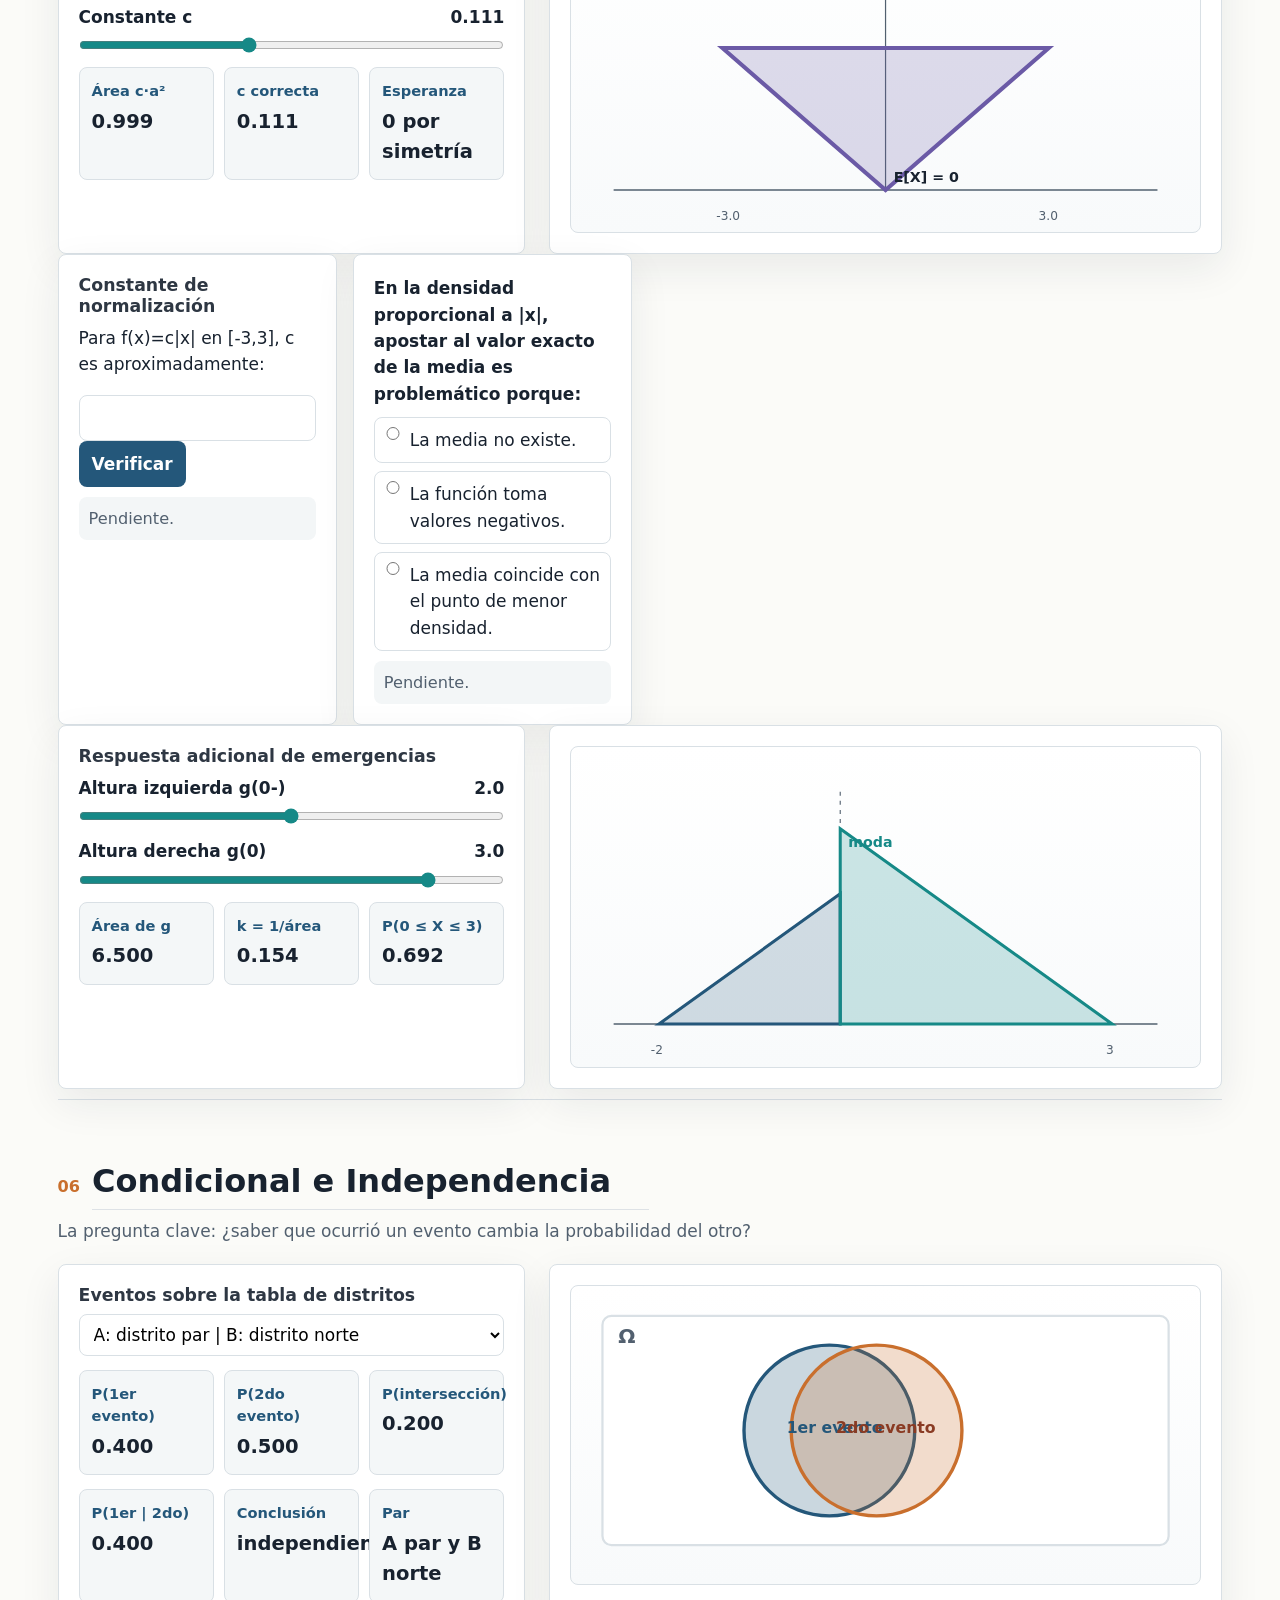
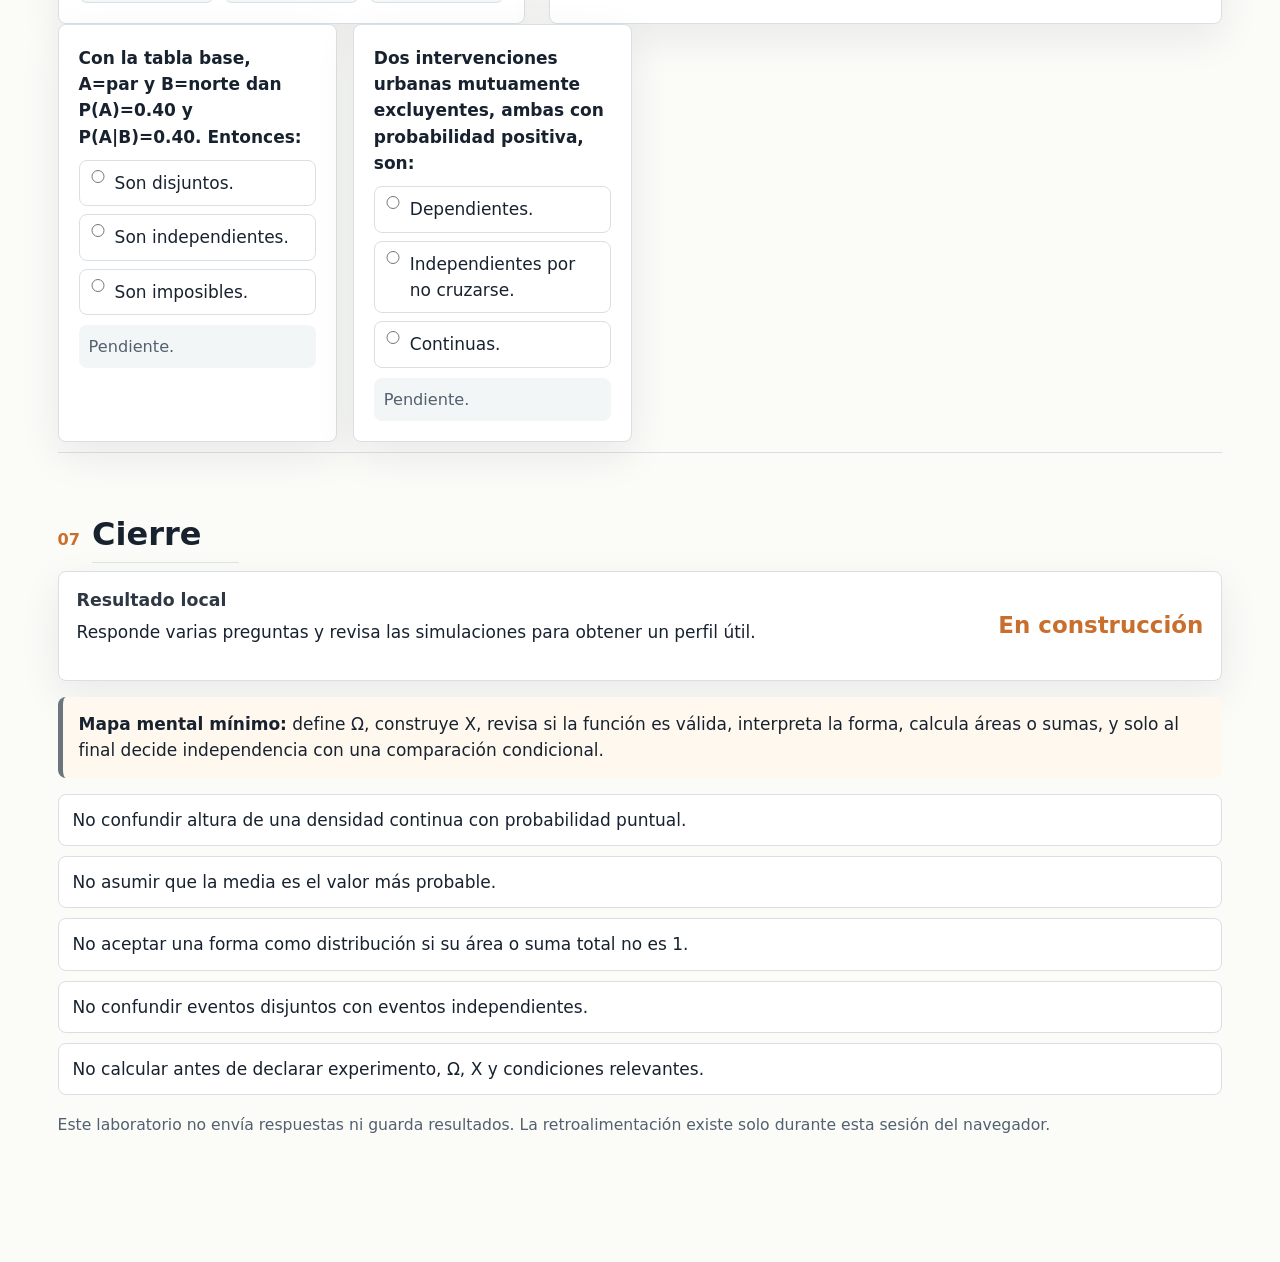
==== commit 5c4f6811: "Add hypothesis testing workshop" ====
--- a/docs/index.html
+++ b/docs/index.html
@@ -104,6 +104,7 @@
         <div class="site-links">
           <a href="taller_distribuciones/">Taller de distribuciones</a>
           <a href="taller_estimadores/">Taller de estimadores</a>
+          <a href="taller_hipotesis/">Taller de hipótesis</a>
         </div>
       </div>
       <aside class="status-panel" aria-label="Progreso de autoevaluación">
--- a/docs/workshops.css
+++ b/docs/workshops.css
@@ -153,6 +153,50 @@
   gap: 16px;
 }
 
+.test-selector-grid {
+  display: grid;
+  grid-template-columns: repeat(2, minmax(0, 1fr));
+  gap: 12px;
+}
+
+.decision-panel {
+  margin-top: 14px;
+  border-left: 5px solid var(--workshop-aqua);
+  border-radius: 8px;
+  background: #eef7f7;
+  color: var(--ink);
+  padding: 14px 16px;
+}
+
+.decision-panel strong {
+  display: block;
+  color: var(--workshop-blue);
+  font-size: 1.04rem;
+  margin-bottom: 5px;
+}
+
+.decision-panel p {
+  margin: 0;
+}
+
+.table-input-grid {
+  display: grid;
+  grid-template-columns: 90px repeat(2, minmax(92px, 1fr));
+  gap: 8px;
+  align-items: center;
+}
+
+.table-input-grid strong {
+  color: var(--workshop-blue);
+  font-size: 0.9rem;
+}
+
+.case-pack {
+  display: grid;
+  grid-template-columns: repeat(3, minmax(260px, 1fr));
+  gap: 16px;
+}
+
 .target-grid {
   display: grid;
   grid-template-columns: repeat(4, minmax(0, 1fr));
@@ -181,13 +225,19 @@
   .choice-grid,
   .plot-pair,
   .hypothesis-band,
-  .target-grid {
+  .target-grid,
+  .case-pack {
     grid-template-columns: 1fr;
   }
 }
 
 @media (max-width: 640px) {
-  .parameter-grid {
+  .parameter-grid,
+  .test-selector-grid {
     grid-template-columns: 1fr;
   }
-}
+
+  .table-input-grid {
+    grid-template-columns: 72px repeat(2, minmax(76px, 1fr));
+  }
+}
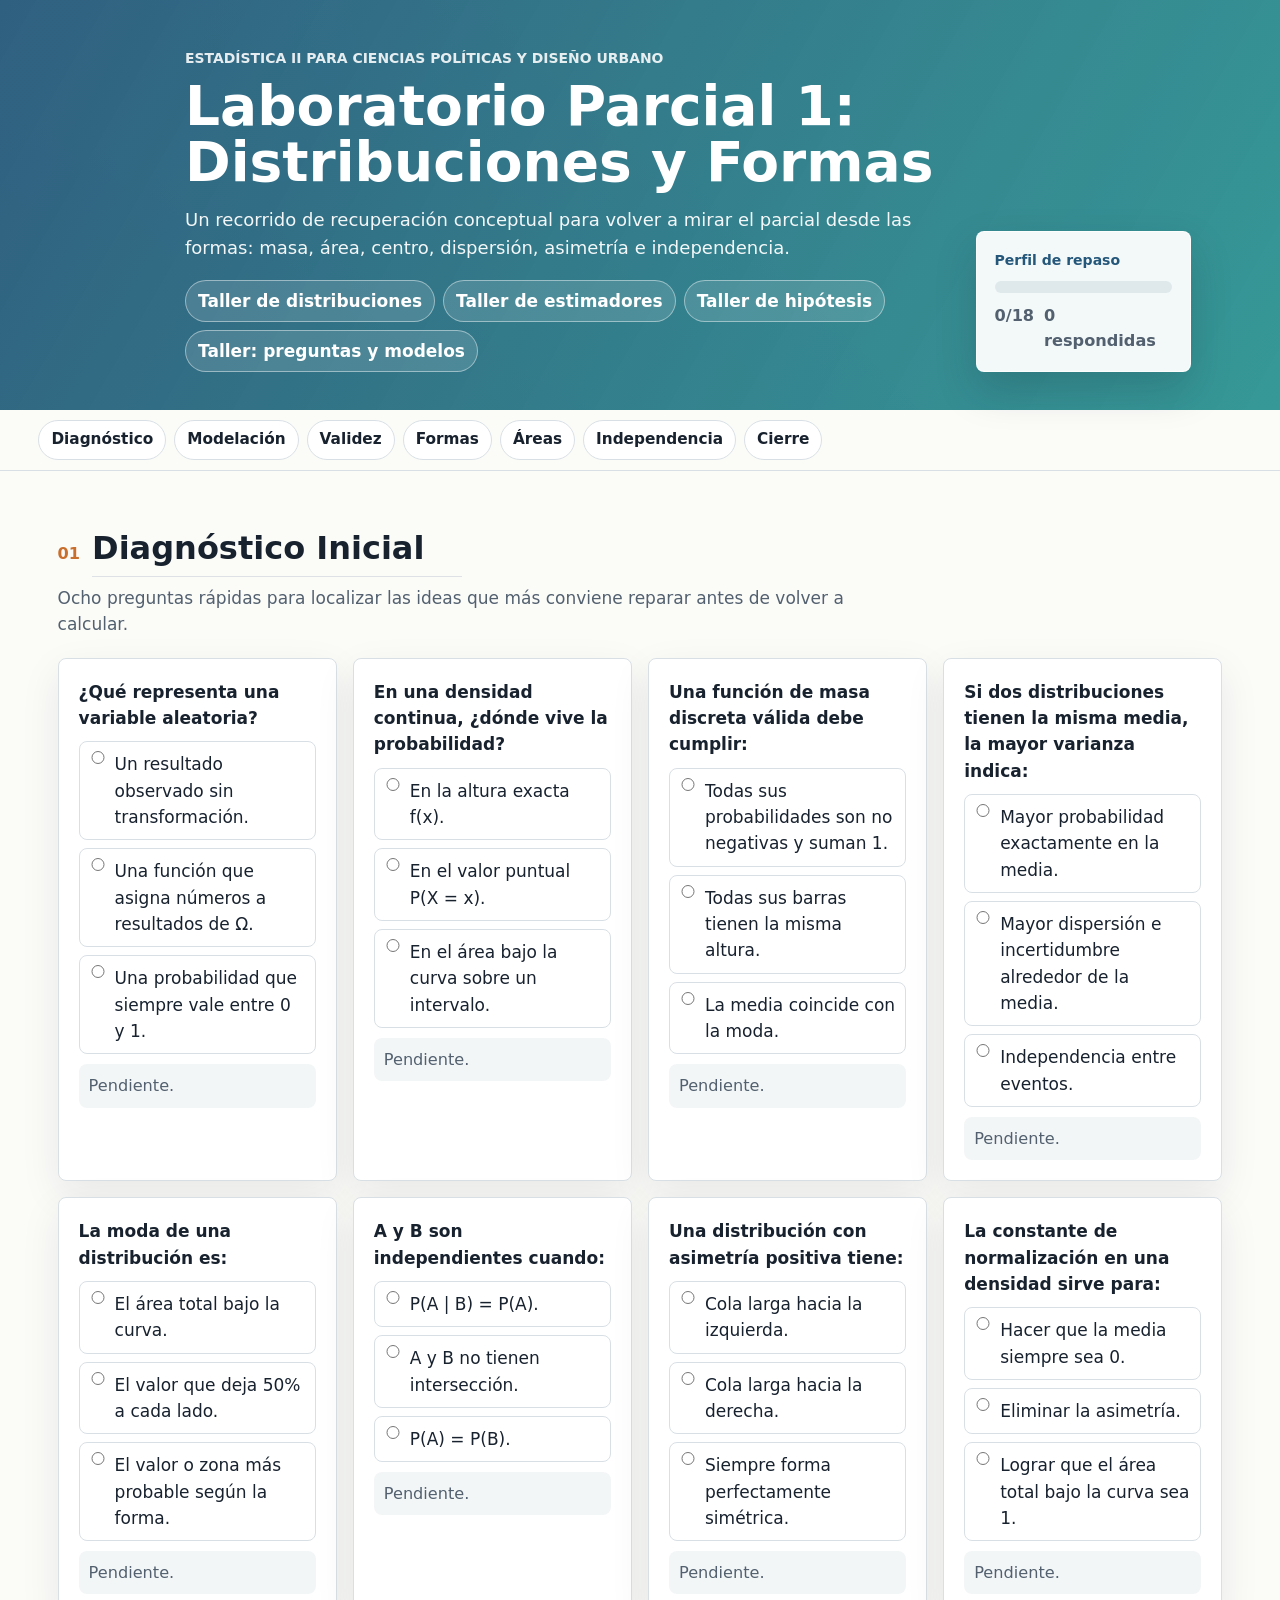
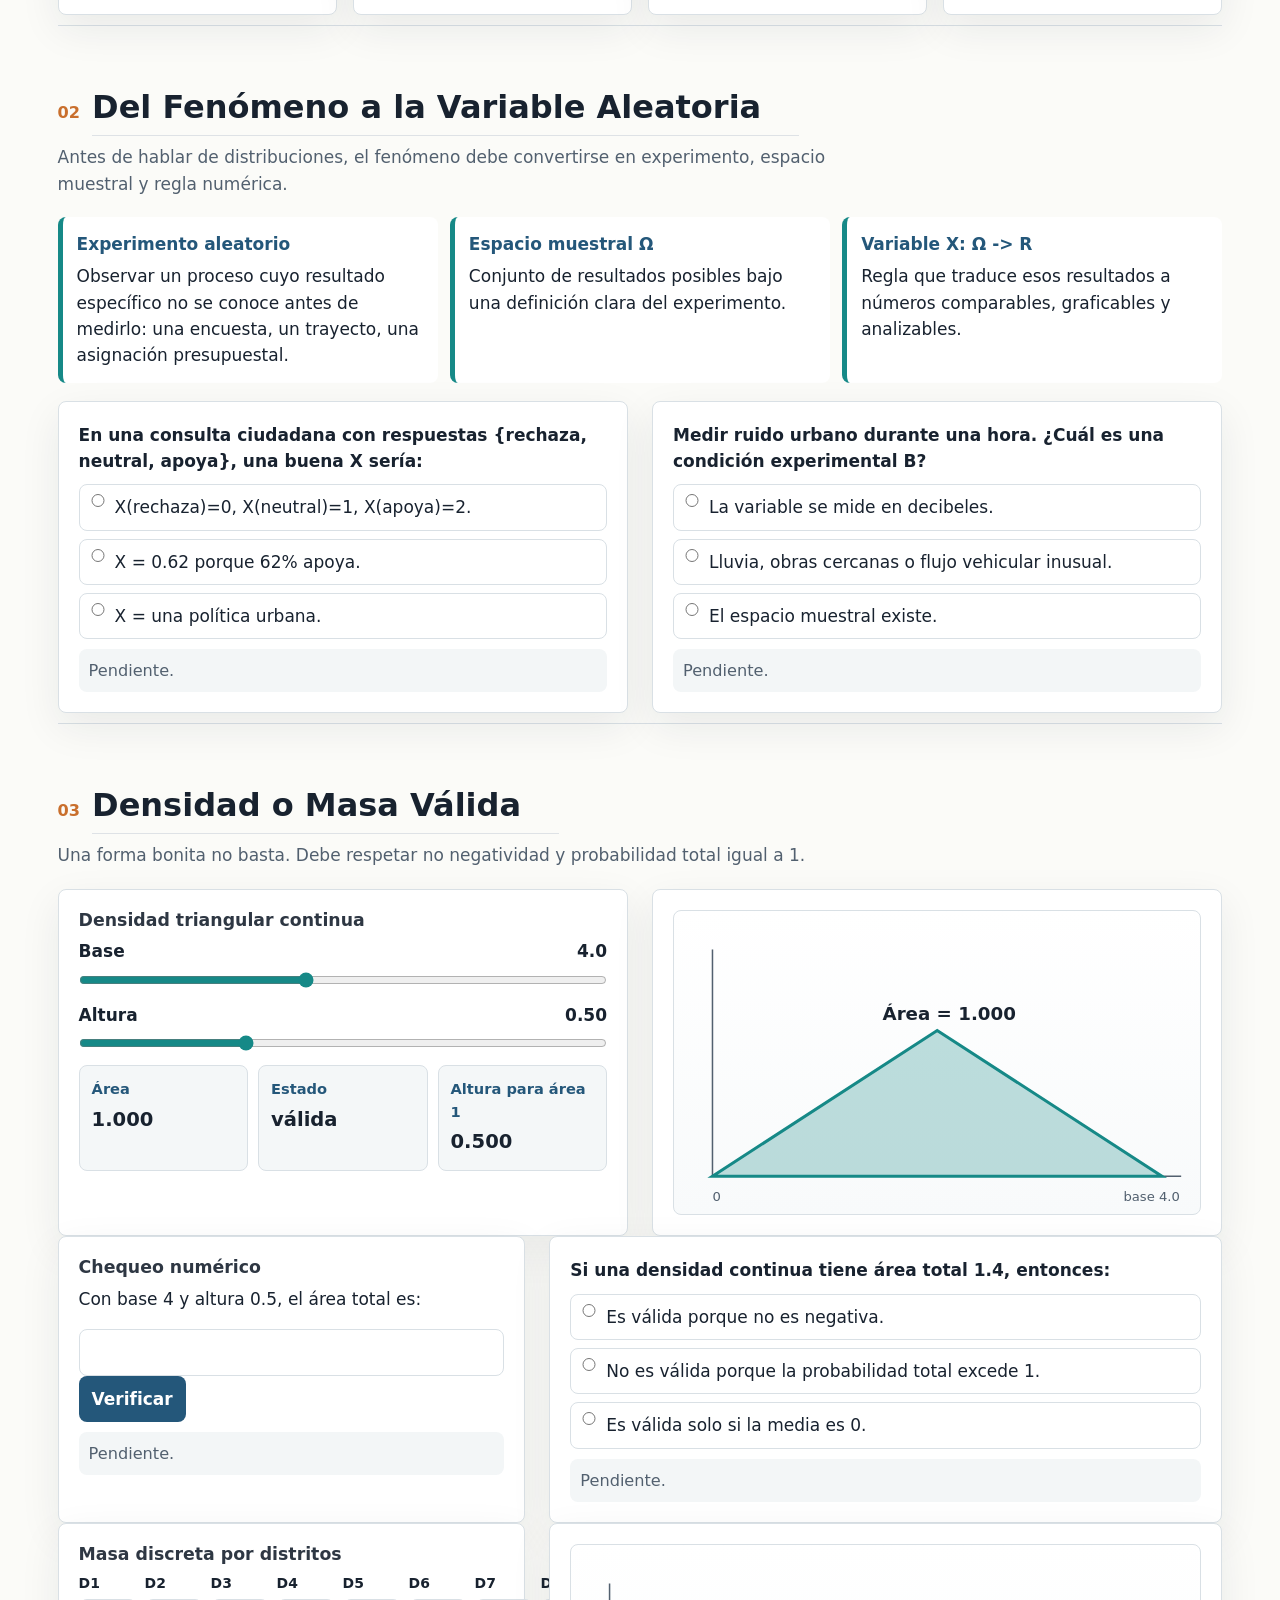
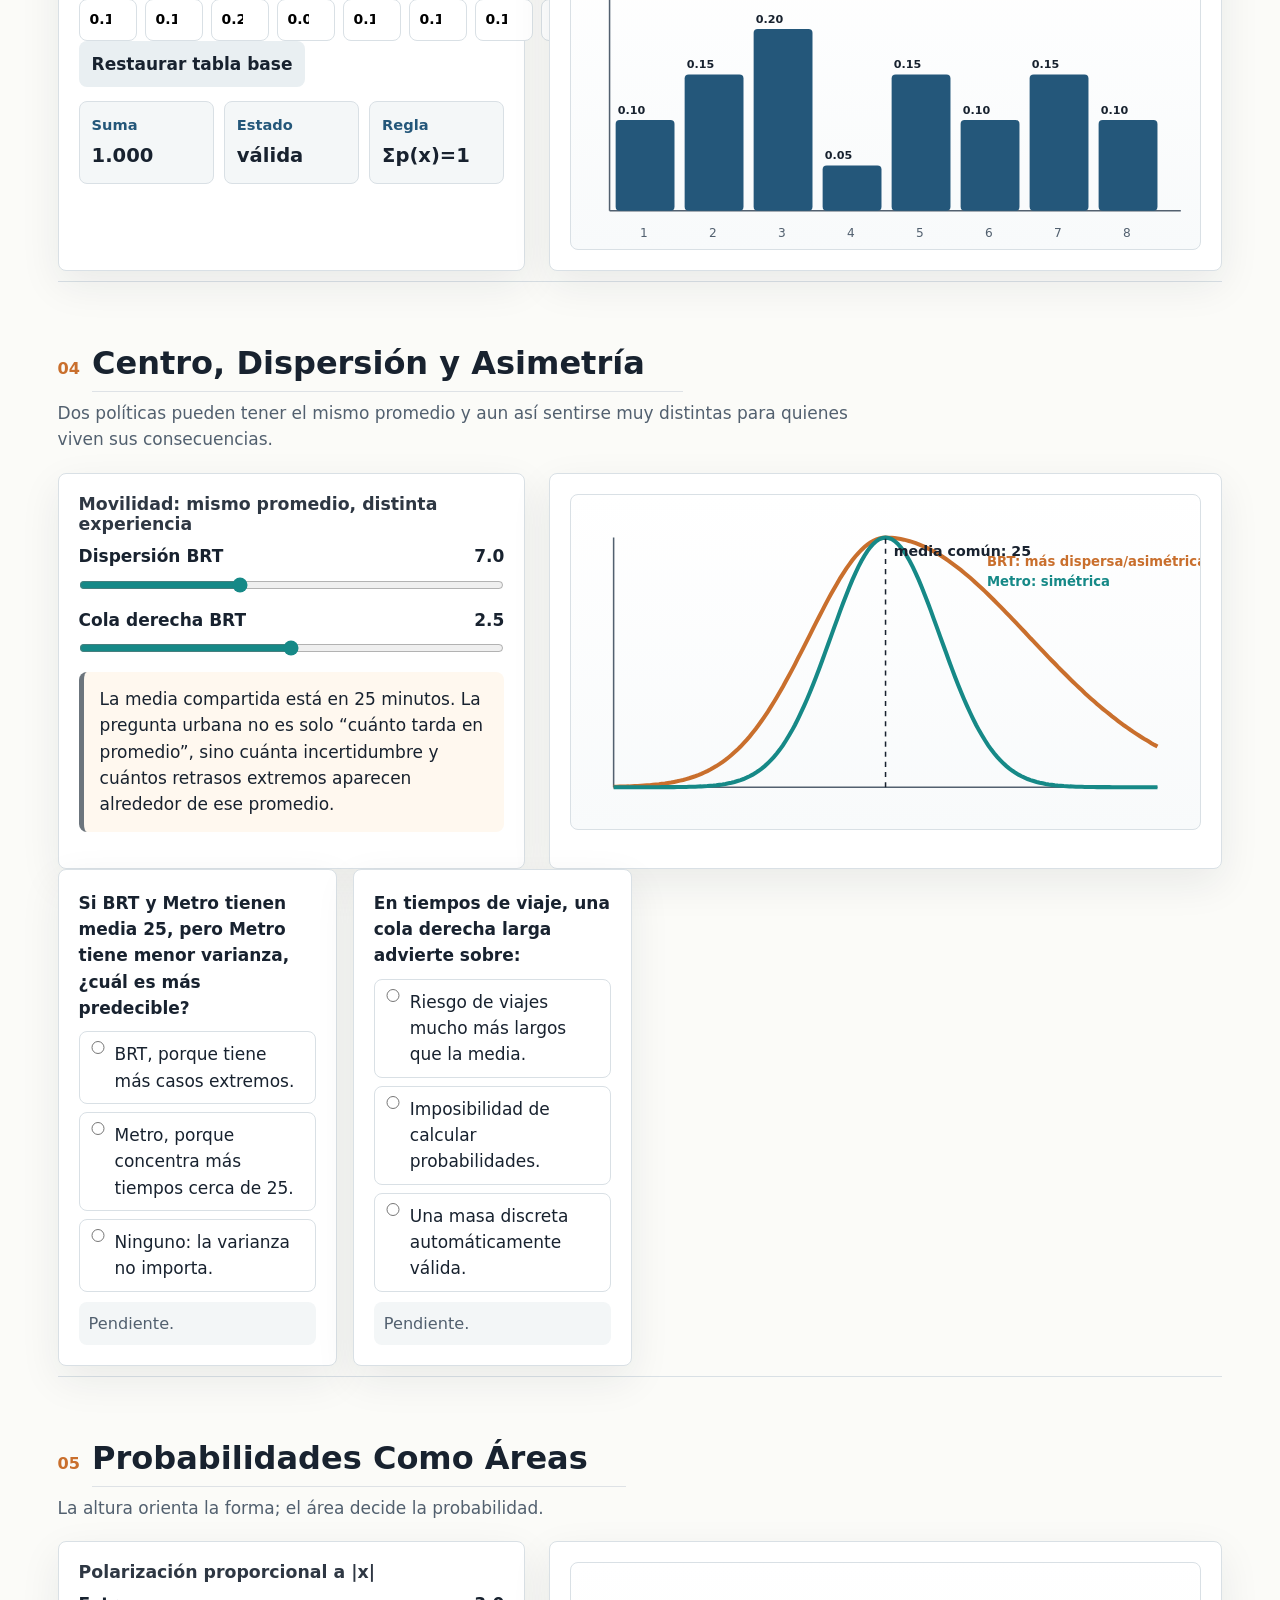
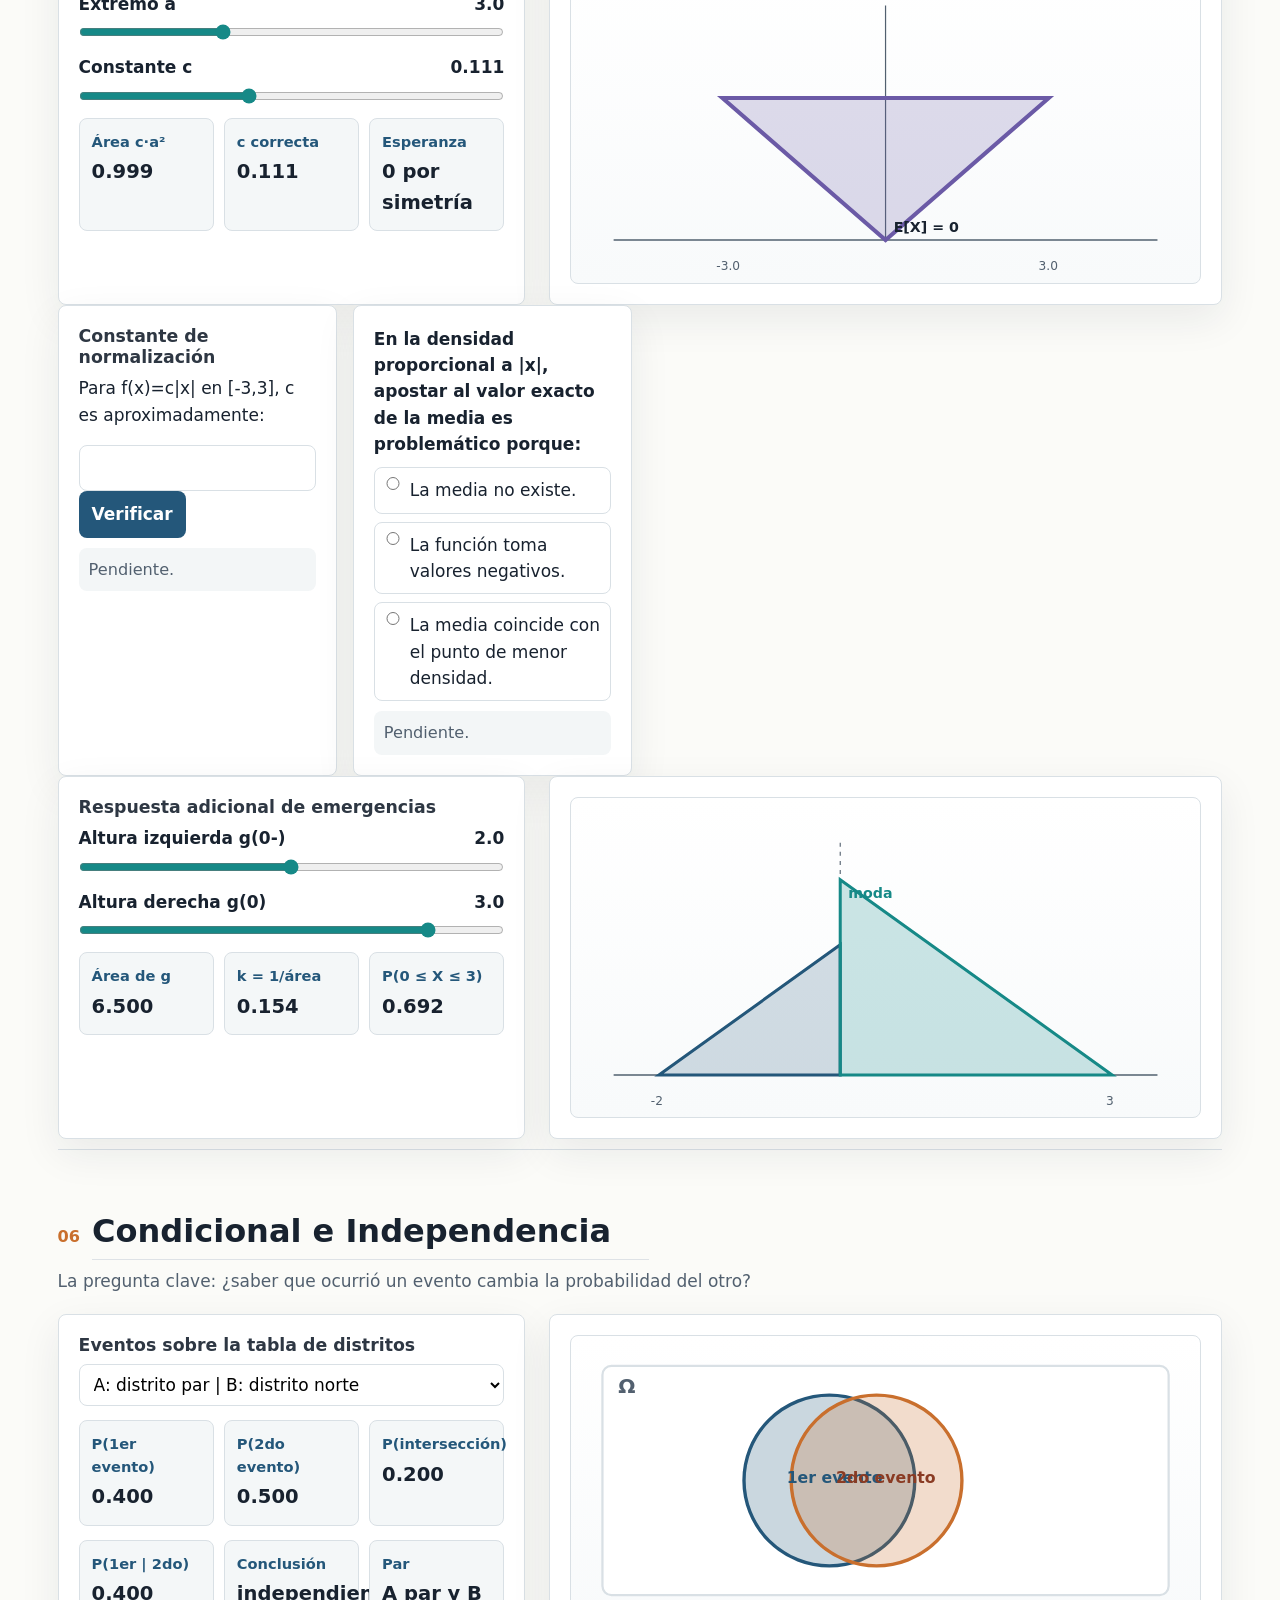
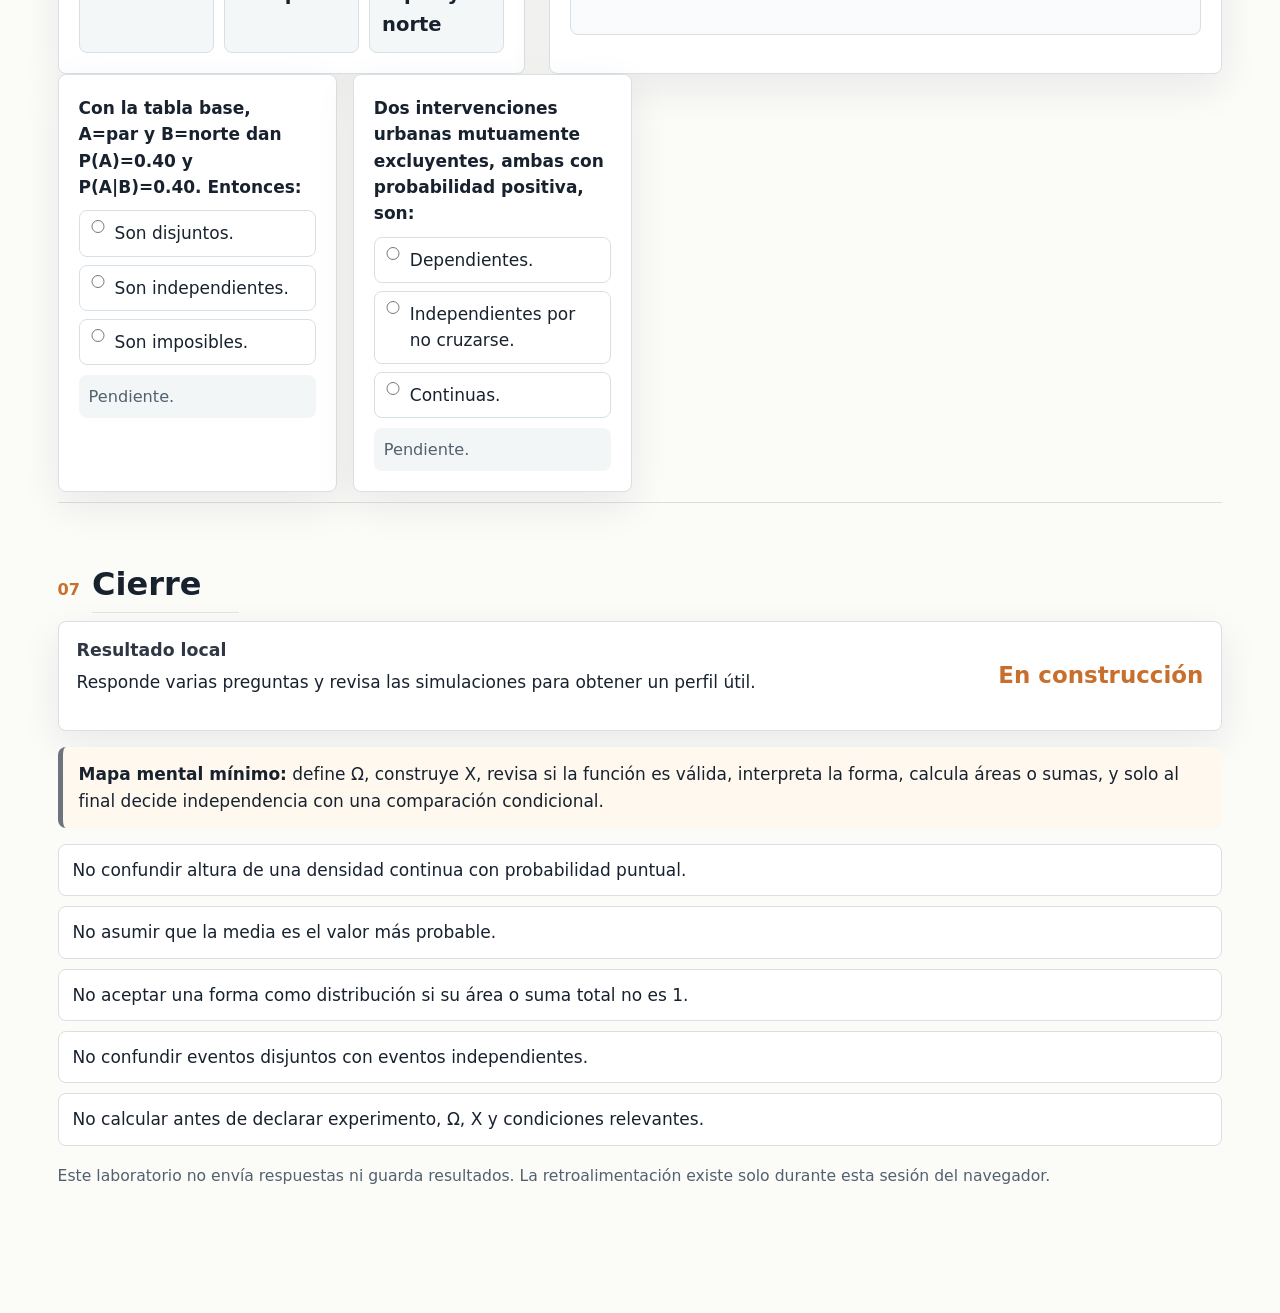
==== commit e317490b: "Add research questions and five-model workshop New page taller_preguntas: the five course models (li" ====
--- a/docs/index.html
+++ b/docs/index.html
@@ -60,6 +60,7 @@
 
 <link rel="stylesheet" href="styles.css">
 <link rel="stylesheet" href="workshops.css">
+<link rel="stylesheet" href="preguntas.css">
 </head>
 
 <body class="quarto-light">
@@ -105,6 +106,7 @@
           <a href="taller_distribuciones/">Taller de distribuciones</a>
           <a href="taller_estimadores/">Taller de estimadores</a>
           <a href="taller_hipotesis/">Taller de hipótesis</a>
+          <a href="taller_preguntas/">Taller: preguntas y modelos</a>
         </div>
       </div>
       <aside class="status-panel" aria-label="Progreso de autoevaluación">
--- a/docs/preguntas.css
+++ b/docs/preguntas.css
@@ -0,0 +1,368 @@
+/* Taller: De la base de datos a la pregunta de investigación */
+
+input[type="text"] {
+  width: 100%;
+  border: 1px solid var(--line);
+  border-radius: 8px;
+  padding: 9px 10px;
+  font: inherit;
+  background: white;
+}
+
+.formula-band {
+  display: flex;
+  flex-wrap: wrap;
+  gap: 8px;
+  align-items: center;
+  margin: 18px 0 4px;
+}
+
+.formula-chip.chip-x { background: #eef3f8; border-color: #b9cde0; }
+.formula-chip.chip-y { background: #fff3e8; border-color: #ecc39f; color: var(--orange); }
+.formula-chip.chip-u { background: #eef7f7; border-color: #a9d4d3; color: var(--teal); }
+
+.sub-heading {
+  margin: 26px 0 12px;
+  color: var(--blue);
+}
+
+/* Fichas de los cinco modelos */
+.model-cards {
+  display: grid;
+  grid-template-columns: repeat(5, minmax(0, 1fr));
+  gap: 14px;
+}
+
+.model-card {
+  background: var(--surface);
+  border: 1px solid var(--line);
+  border-top: 6px solid var(--mc, var(--blue));
+  border-radius: 8px;
+  padding: 14px;
+  box-shadow: var(--shadow);
+}
+
+.model-card h3 { margin: 4px 0 8px; color: var(--mc, var(--blue)); font-size: 1.1rem; }
+.mc-lm { --mc: #24577a; }
+.mc-anova { --mc: #168987; }
+.mc-logit { --mc: #c96f2d; }
+.mc-chisq { --mc: #6b5aa6; }
+.mc-tree { --mc: #3a7d44; }
+
+.mc-kicker {
+  margin: 0;
+  font-size: 0.78rem;
+  font-weight: 800;
+  text-transform: uppercase;
+  letter-spacing: 0.03em;
+  color: var(--muted);
+}
+
+.mc-asks { font-size: 0.93rem; margin: 0 0 10px; }
+
+.mc-facts { margin: 0; font-size: 0.88rem; }
+.mc-facts dt { font-weight: 800; color: var(--mc, var(--blue)); margin-top: 6px; }
+.mc-facts dd { margin: 0; }
+.mc-facts code { font-size: 0.8rem; word-break: break-word; }
+
+/* Selector paso a paso */
+.step-block { margin-bottom: 16px; }
+
+.step-label {
+  display: flex;
+  align-items: center;
+  gap: 8px;
+  font-weight: 800;
+  margin: 0 0 8px;
+}
+
+.step-label span {
+  display: inline-grid;
+  place-items: center;
+  width: 26px;
+  height: 26px;
+  border-radius: 50%;
+  background: var(--blue);
+  color: white;
+  font-size: 0.85rem;
+}
+
+.seg,
+.tab-row {
+  display: flex;
+  flex-wrap: wrap;
+  gap: 6px;
+}
+
+.seg button,
+.tab-row button {
+  background: #eef3f6;
+  color: var(--ink);
+  border: 1px solid var(--line);
+  font-weight: 700;
+}
+
+.seg button.active,
+.tab-row button.active {
+  background: var(--blue);
+  color: white;
+  border-color: var(--blue);
+}
+
+.tab-row { margin-bottom: 12px; }
+.tab-row.compact { margin-top: 12px; }
+
+#decisionFlow { width: 100%; height: auto; min-height: 0; }
+
+/* Entrenador */
+.trainer-head {
+  display: flex;
+  justify-content: space-between;
+  align-items: center;
+  gap: 10px;
+  flex-wrap: wrap;
+}
+
+.trainer-scenario {
+  font-size: 1.08rem;
+  font-weight: 650;
+  margin: 14px 0 8px;
+}
+
+.trainer-vars {
+  display: flex;
+  flex-wrap: wrap;
+  gap: 6px;
+  margin-bottom: 12px;
+}
+
+.tag.tag-x { background: #f2eef9; color: var(--violet); }
+
+.trainer-options {
+  display: grid;
+  grid-template-columns: repeat(5, minmax(0, 1fr));
+  gap: 8px;
+}
+
+.trainer-options .choice-button { min-height: 52px; text-align: center; }
+
+/* Auditoría */
+.audit-list {
+  list-style: none;
+  margin: 0;
+  padding: 0;
+  display: grid;
+  gap: 8px;
+}
+
+.audit-list label {
+  display: flex;
+  gap: 10px;
+  align-items: flex-start;
+  border: 1px solid var(--line);
+  border-radius: 8px;
+  padding: 9px 11px;
+  cursor: pointer;
+  background: #fbfcfc;
+}
+
+.audit-list input { margin-top: 5px; accent-color: var(--teal); }
+
+/* Código */
+.code-block {
+  background: #1d2733;
+  color: #e8eef3;
+  border-radius: 8px;
+  padding: 14px;
+  overflow-x: auto;
+  font-size: 0.84rem;
+  line-height: 1.5;
+  max-height: 520px;
+}
+
+.code-block code { color: inherit; background: none; white-space: pre; }
+
+.code-actions {
+  display: flex;
+  align-items: center;
+  gap: 10px;
+  margin-bottom: 8px;
+}
+
+/* Constructor */
+.builder-grid {
+  display: grid;
+  grid-template-columns: minmax(0, 0.85fr) minmax(0, 1.15fr);
+  gap: 16px;
+  align-items: start;
+}
+
+.var-row {
+  display: grid;
+  grid-template-columns: minmax(0, 1.4fr) minmax(0, 1fr);
+  gap: 8px;
+  margin-bottom: 8px;
+}
+
+.var-heading { font-weight: 700; margin: 4px 0 6px; }
+
+.question-draft {
+  border: 2px dashed #ecc39f;
+  background: #fff8ef;
+  border-radius: 8px;
+  padding: 12px 14px;
+  font-size: 1.05rem;
+  font-weight: 650;
+}
+
+.draft-label {
+  display: block;
+  font-size: 0.75rem;
+  font-weight: 800;
+  text-transform: uppercase;
+  color: var(--orange);
+  margin-bottom: 4px;
+}
+
+.builder-alert {
+  margin: 10px 0 0;
+  padding: 8px 11px;
+  border-radius: 8px;
+  background: #fff0e5;
+  color: #8a3b23;
+  font-size: 0.92rem;
+}
+
+.two-lists {
+  display: grid;
+  grid-template-columns: repeat(2, minmax(0, 1fr));
+  gap: 14px;
+  margin-top: 8px;
+}
+
+.two-lists h4,
+#constructor h4 { margin: 14px 0 6px; color: var(--blue); font-size: 1rem; }
+
+.tight-list { margin: 0; padding-left: 18px; }
+.tight-list li { margin-bottom: 5px; }
+
+/* Tablas */
+.table-wrap { overflow-x: auto; margin-bottom: 16px; }
+
+.model-table {
+  width: 100%;
+  border-collapse: collapse;
+  background: var(--surface);
+  border: 1px solid var(--line);
+  border-radius: 8px;
+  font-size: 0.93rem;
+}
+
+.model-table th {
+  background: #eef3f6;
+  color: var(--blue);
+  text-align: left;
+  padding: 9px 10px;
+}
+
+.model-table td {
+  border-top: 1px solid var(--line);
+  padding: 9px 10px;
+  vertical-align: top;
+}
+
+.assumption-card h3 { color: var(--blue); }
+
+/* Interpretación */
+.phrase-grid {
+  display: grid;
+  grid-template-columns: minmax(0, 1.2fr) minmax(0, 0.8fr);
+  gap: 16px;
+  margin-bottom: 16px;
+}
+
+.phrase-pair {
+  display: grid;
+  grid-template-columns: repeat(2, minmax(0, 1fr));
+  gap: 8px;
+  margin-bottom: 8px;
+}
+
+.phrase-pair p { margin: 0; padding: 9px 11px; border-radius: 8px; font-size: 0.92rem; }
+.phrase-pair .bad { background: #fff0e5; color: #8a3b23; text-decoration: line-through; text-decoration-color: rgba(138, 59, 35, 0.4); }
+.phrase-pair .good { background: #e9f5ec; color: #23562a; }
+
+.readout { margin: 0; font-size: 0.92rem; }
+.readout dt { font-weight: 800; margin-top: 8px; }
+.readout dd { margin: 2px 0 0; color: var(--muted); }
+
+/* Rúbricas */
+.rubric-row {
+  display: grid;
+  grid-template-columns: minmax(0, 1.4fr) minmax(0, 1fr) 34px;
+  gap: 10px;
+  align-items: center;
+  font-size: 0.9rem;
+  margin-bottom: 6px;
+}
+
+.rubric-track { height: 12px; background: #eef3f6; border-radius: 999px; overflow: hidden; }
+.rubric-fill { height: 100%; background: var(--teal); border-radius: 999px; }
+
+.download-button {
+  display: inline-block;
+  background: var(--orange);
+  color: white;
+  text-decoration: none;
+  font-weight: 800;
+  border-radius: 8px;
+  padding: 12px 16px;
+  white-space: nowrap;
+}
+
+@media (max-width: 1180px) {
+  .model-cards { grid-template-columns: repeat(2, minmax(0, 1fr)); }
+  .trainer-options { grid-template-columns: repeat(3, minmax(0, 1fr)); }
+}
+
+@media (max-width: 980px) {
+  .builder-grid,
+  .phrase-grid { grid-template-columns: 1fr; }
+}
+
+@media (max-width: 640px) {
+  .model-cards,
+  .two-lists,
+  .phrase-pair,
+  .trainer-options { grid-template-columns: 1fr; }
+  .rubric-row { grid-template-columns: 1fr 34px; }
+  .rubric-track { display: none; }
+}
+
+#questionsWorkshop .quiz-card .choice-grid {
+  grid-template-columns: 1fr;
+  gap: 8px;
+}
+
+#questionsWorkshop .quiz-card .choice-button {
+  min-height: 0;
+}
+
+.builder-grid > *,
+.phrase-grid > *,
+.hypothesis-band > *,
+.plot-pair > * {
+  min-width: 0;
+}
+
+@media (max-width: 980px) {
+  .builder-grid,
+  .phrase-grid { grid-template-columns: minmax(0, 1fr); }
+}
+
+#questionsWorkshop li code,
+#questionsWorkshop td code,
+#questionsWorkshop dd code {
+  overflow-wrap: anywhere;
+  white-space: normal;
+}
